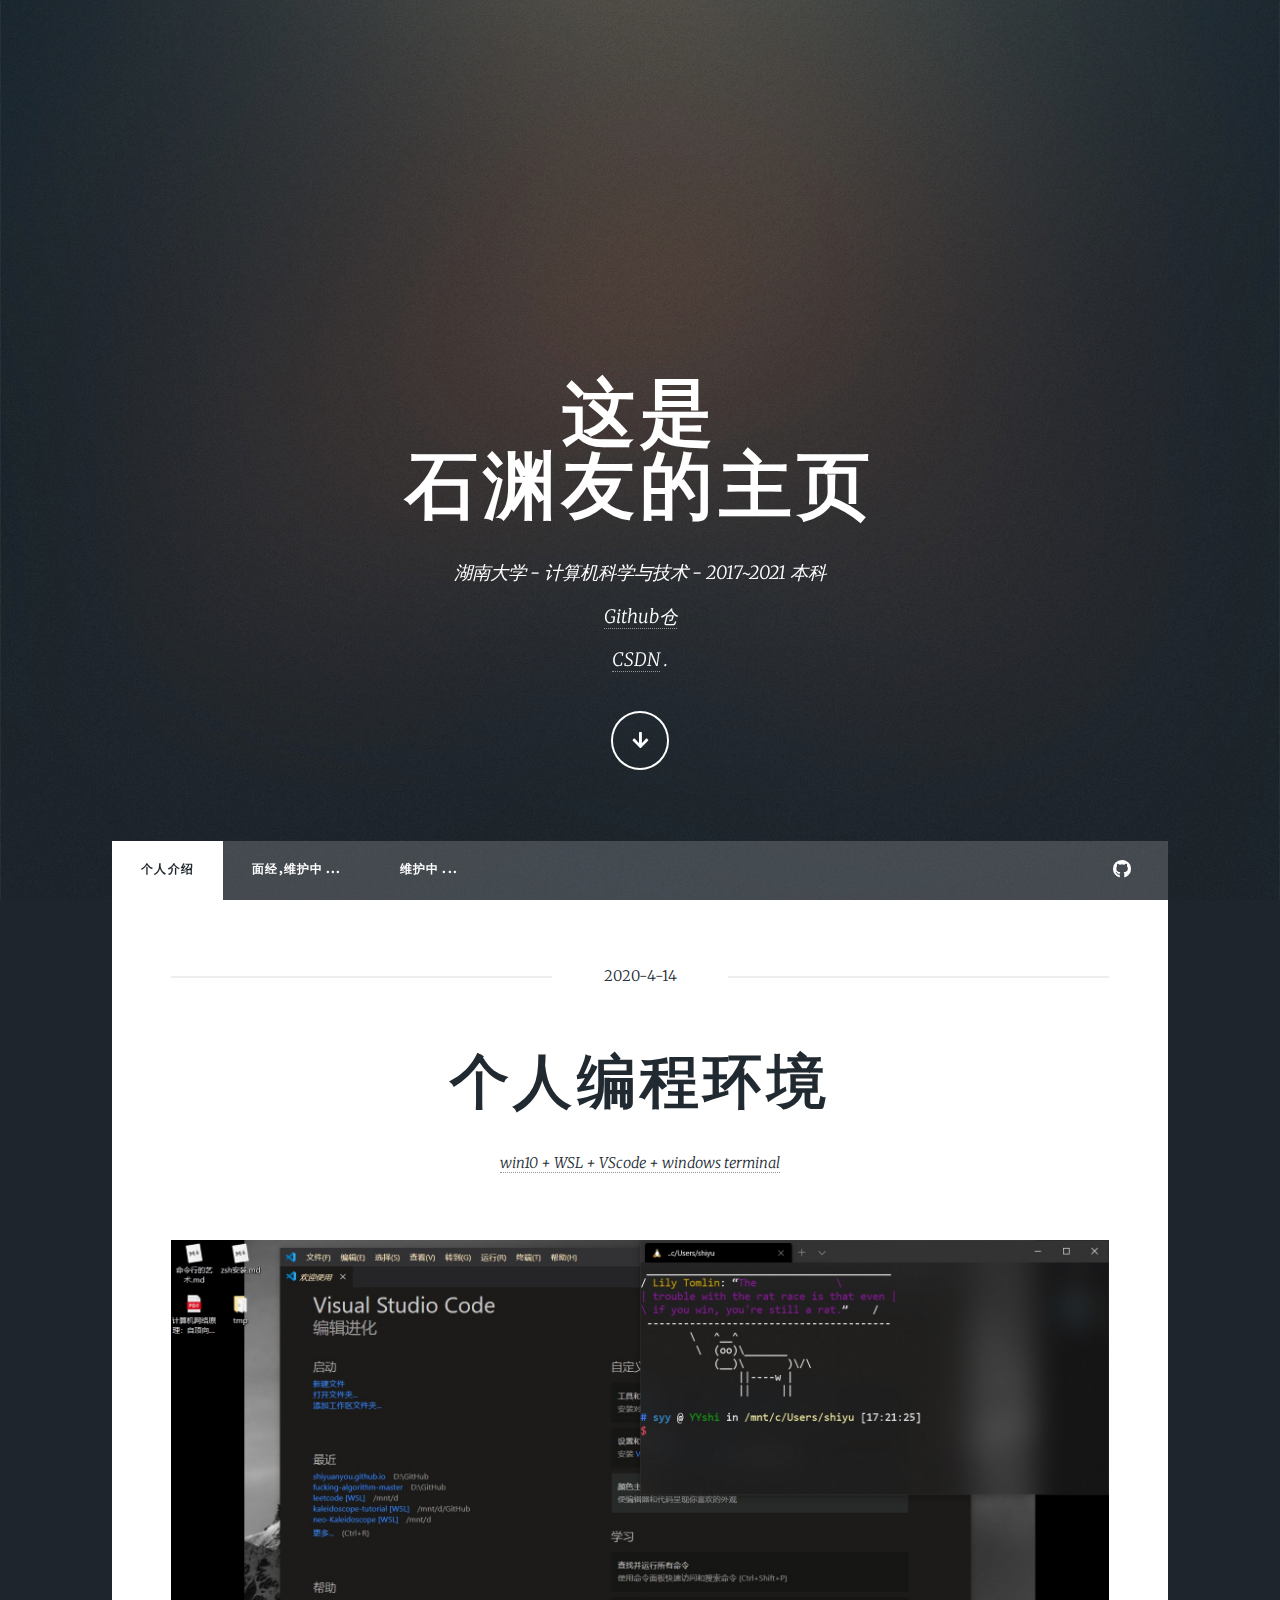
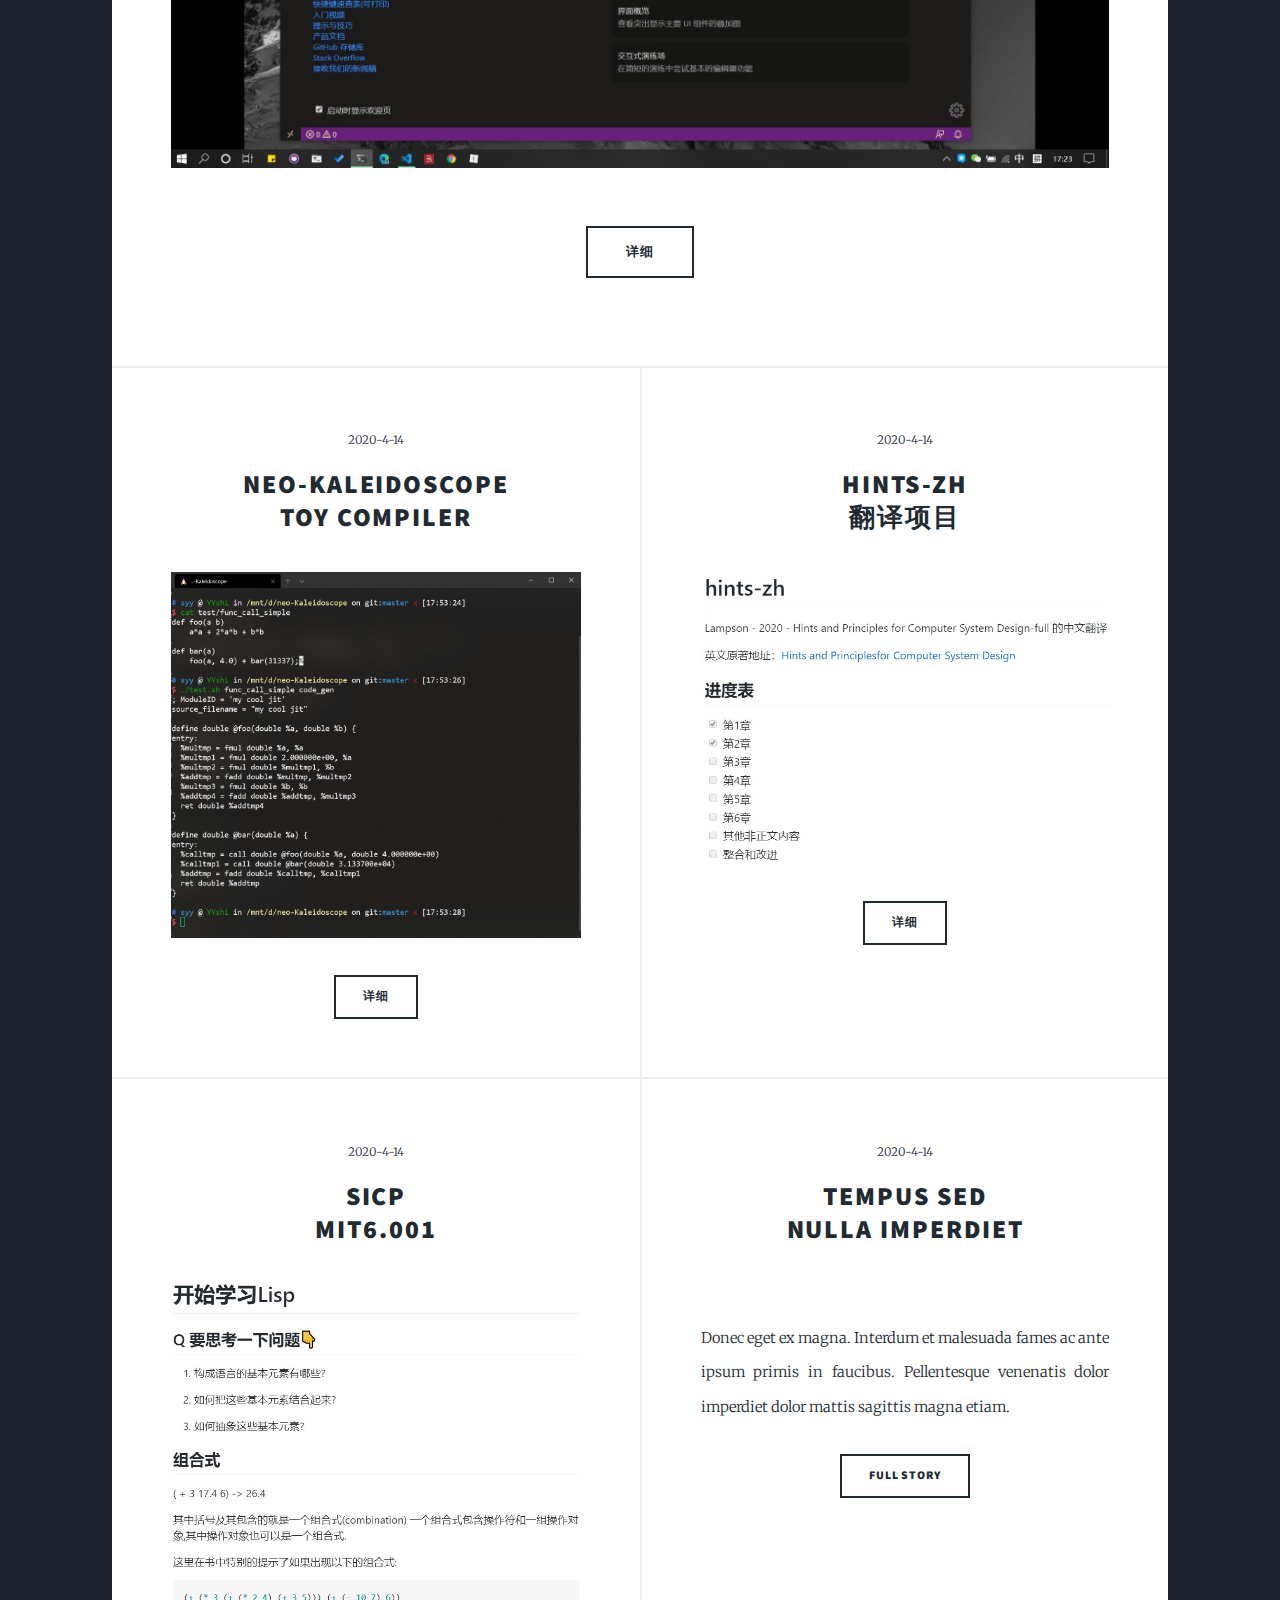
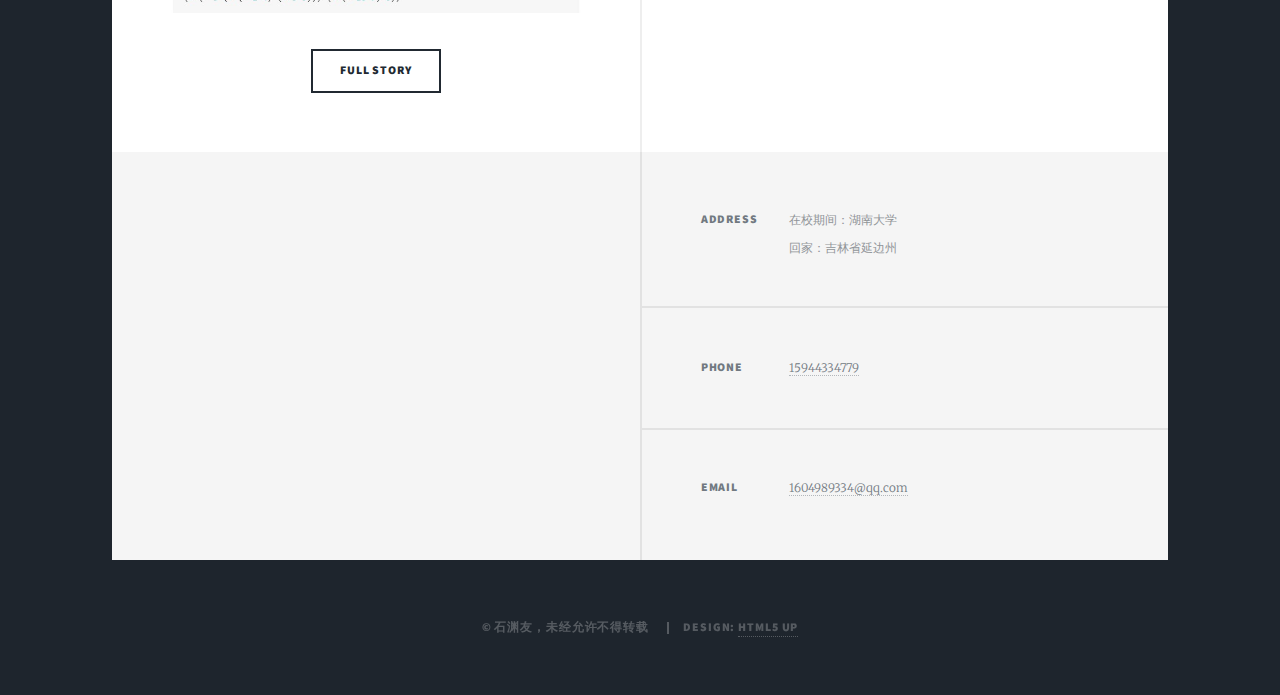
==== index.html @ a4babb5a "fix pic size" ====
<!DOCTYPE HTML>
<!--
	Massively by HTML5 UP
	html5up.net | @ajlkn
	Free for personal and commercial use under the CCA 3.0 license (html5up.net/license)
-->
<html>

<head>
	<title>Massively by HTML5 UP</title>
	<meta charset="utf-8" />
	<meta name="viewport" content="width=device-width, initial-scale=1, user-scalable=no" />
	<link rel="stylesheet" href="assets/css/main.css" />
	<noscript>
		<link rel="stylesheet" href="assets/css/noscript.css" /></noscript>
</head>

<body class="is-preload">

	<!-- Wrapper -->
	<div id="wrapper" class="fade-in">

		<!-- Intro -->
		<div id="intro">
			<h1>这是<br />
				石渊友的主页</h1>
			<p>湖南大学 - 计算机科学与技术 - 2017~2021 本科<br />
				<a href="https://github.com/master2vic">Github仓</a><br />
				<a href="https://blog.csdn.net/qq_40232851">CSDN</a> .</p>
			<ul class="actions">
				<li><a href="#header" class="button icon solid solo fa-arrow-down scrolly">Continue</a></li>
			</ul>
		</div>

		<!-- Header -->
		<header id="header">
			<a href="index.html" class="logo">石渊友</a>
		</header>

		<!-- Nav -->
		<nav id="nav">
			<ul class="links">
				<li class="active"><a href="#">个人介绍</a></li>
				<li><a href="#">面经,维护中 ... </a></li>
				<li><a href="#">维护中 ... </a></li>
			</ul>
			<ul class="icons">
				<li><a href="https://github.com/master2vic" class="icon brands fa-github"><span
							class="label">GitHub</span></a></li>
			</ul>
		</nav>

		<!-- Main -->
		<div id="main">

			<!-- Featured Post -->
			<article class="post featured">
				<header class="major">
					<span class="date">2020-4-14</span>
					<h2><a name="#personal_env" href="#personal_env">个人编程环境</h2>
					<p>win10 + WSL + VScode + windows terminal</a></p>
				</header>
				<a href="#personal_env" class="image main"><img src="images/personal_env.jpg" height="45%" width="80%"
						alt="" /></a>
				<ul class="actions special">
					<li><a href="#" class="button large">详细</a></li>
				</ul>
			</article>

			<!-- Posts -->
			<section class="posts">
				<!-- 1 编译器 -->
				<article>
					<header>
						<span class="date">2020-4-14</span>
						<h2><a name="#neo" href="#neo"></a>Neo-Kaleidoscope<br />
							Toy Compiler</a></h2>
					</header>
					<a href="#neo" class="image fit"><img src="images/neo-kaleidoscope.jpg" height="55%" width="80%"
							alt="" /></a>
					<ul class="actions special">
						<li><a href="https://github.com/shiyuanyou/My_work_env" class="button">详细</a></li>
					</ul>
				</article>
				<!-- 2 翻译 -->
				<article>
					<header>
						<span class="date">2020-4-14</span>
						<h2><a name="#hints" href="#hints">Hints-zh<br />
								翻译项目</a></h2>
					</header>
					<a href="#hints" class="image fit"><img src="images/hints-zh.jpg" alt="" /></a>
					<ul class="actions special">
						<li><a href="https://github.com/master2vic/hints-zh" class="button">详细</a></li>
					</ul>
				</article>
				<!-- 3 SICP -->
				<article>
					<header>
						<span class="date">2020-4-14</span>
						<h2><a name="#sicp" href="#sicp">SICP<br />
								MIT6.001</a></h2>
					</header>
					<a href="#sicp" class="image fit"><img src="images/Sicp.jpg" alt="" /></a>
					<ul class="actions special">
						<li><a href="#" class="button">Full Story</a></li>
					</ul>
				</article>
				<!-- END tip -->
				<article>
					<header>
						<span class="date">2020-4-14</span>
						<h2><a href="#">Tempus sed<br />
								nulla imperdiet</a></h2>
					</header>
					<a href="#" class="image fit"><img src="images/pic05.jpg" alt="" /></a>
					<p>Donec eget ex magna. Interdum et malesuada fames ac ante ipsum primis in faucibus. Pellentesque
						venenatis dolor imperdiet dolor mattis sagittis magna etiam.</p>
					<ul class="actions special">
						<li><a href="#" class="button">Full Story</a></li>
					</ul>
				</article>
				<!--<article>
									<header>
										<span class="date">April 11, 2017</span>
										<h2><a href="#">Odio magna<br />
										sed consectetur</a></h2>
									</header>
									<a href="#" class="image fit"><img src="images/pic06.jpg" alt="" /></a>
									<p>Donec eget ex magna. Interdum et malesuada fames ac ante ipsum primis in faucibus. Pellentesque venenatis dolor imperdiet dolor mattis sagittis magna etiam.</p>
									<ul class="actions special">
										<li><a href="#" class="button">Full Story</a></li>
									</ul>
								</article>
								<article>
									<header>
										<span class="date">April 7, 2017</span>
										<h2><a href="#">Augue lorem<br />
										primis vestibulum</a></h2>
									</header>
									<a href="#" class="image fit"><img src="images/pic07.jpg" alt="" /></a>
									<p>Donec eget ex magna. Interdum et malesuada fames ac ante ipsum primis in faucibus. Pellentesque venenatis dolor imperdiet dolor mattis sagittis magna etiam.</p>
									<ul class="actions special">
										<li><a href="#" class="button">Full Story</a></li>
									</ul>
								</article> -->
			</section>
			<!-- 
						Footer
							<footer>
								<div class="pagination">
									<a href="#" class="previous">Prev</a>
									<a href="#" class="page active">1</a>
									<a href="#" class="page">2</a>
									<a href="#" class="page">3</a>
									<span class="extra">&hellip;</span>
									<a href="#" class="page">8</a>
									<a href="#" class="page">9</a>
									<a href="#" class="page">10</a>
									<a href="#" class="next">Next</a>
								</div>
							</footer> -->

		</div>

		<!-- Footer -->
		<footer id="footer">
			<section>
				<!-- <form method="post" action="#">
								<div class="fields">
									<div class="field">
										<label for="name">Name</label>
										<input type="text" name="name" id="name" />
									</div>
									<div class="field">
										<label for="email">Email</label>
										<input type="text" name="email" id="email" />
									</div>
									<div class="field">
										<label for="message">Message</label>
										<textarea name="message" id="message" rows="3"></textarea>
									</div>
								</div>
								<ul class="actions">
									<li><input type="submit" value="Send Message" /></li>
								</ul>
							</form> -->
			</section>
			<section class="split contact">
				<section class="alt">
					<h3>Address</h3>
					<p>在校期间：湖南大学<br />
						回家：吉林省延边州</p>
				</section>
				<section>
					<h3>Phone</h3>
					<p><a href="#">15944334779</a></p>
				</section>
				<section>
					<h3>Email</h3>
					<p><a href="#">1604989334@qq.com</a></p>
				</section>
			</section>
		</footer>

		<!-- Copyright -->
		<div id="copyright">
			<ul>
				<li>&copy; 石渊友，未经允许不得转载</li>
				<li>Design: <a href="https://html5up.net">HTML5 UP</a></li>
			</ul>
		</div>

	</div>

	<!-- Scripts -->
	<script src="assets/js/jquery.min.js"></script>
	<script src="assets/js/jquery.scrollex.min.js"></script>
	<script src="assets/js/jquery.scrolly.min.js"></script>
	<script src="assets/js/browser.min.js"></script>
	<script src="assets/js/breakpoints.min.js"></script>
	<script src="assets/js/util.js"></script>
	<script src="assets/js/main.js"></script>

</body>

</html>
---- assets/css/main.css ----
@import url(fontawesome-all.min.css);
@import url("https://fonts.googleapis.com/css?family=Merriweather:300,700,300italic,700italic|Source+Sans+Pro:900");

/*
	Massively by HTML5 UP
	html5up.net | @ajlkn
	Free for personal and commercial use under the CCA 3.0 license (html5up.net/license)
*/

html, body, div, span, applet, object,
iframe, h1, h2, h3, h4, h5, h6, p, blockquote,
pre, a, abbr, acronym, address, big, cite,
code, del, dfn, em, img, ins, kbd, q, s, samp,
small, strike, strong, sub, sup, tt, var, b,
u, i, center, dl, dt, dd, ol, ul, li, fieldset,
form, label, legend, table, caption, tbody,
tfoot, thead, tr, th, td, article, aside,
canvas, details, embed, figure, figcaption,
footer, header, hgroup, menu, nav, output, ruby,
section, summary, time, mark, audio, video {
	margin: 0;
	padding: 0;
	border: 0;
	font-size: 100%;
	font: inherit;
	vertical-align: baseline;}

article, aside, details, figcaption, figure,
footer, header, hgroup, menu, nav, section {
	display: block;}

body {
	line-height: 1;
}

ol, ul {
	list-style: none;
}

blockquote, q {
	quotes: none;
}

	blockquote:before, blockquote:after, q:before, q:after {
		content: '';
		content: none;
	}

table {
	border-collapse: collapse;
	border-spacing: 0;
}

body {
	-webkit-text-size-adjust: none;
}

mark {
	background-color: transparent;
	color: inherit;
}

input::-moz-focus-inner {
	border: 0;
	padding: 0;
}

input, select, textarea {
	-moz-appearance: none;
	-webkit-appearance: none;
	-ms-appearance: none;
	appearance: none;
}

/* Basic */

	@-ms-viewport {
		width: device-width;
	}

	body {
		-ms-overflow-style: scrollbar;
	}

	@media screen and (max-width: 480px) {

		html, body {
			min-width: 320px;
		}

	}

	html {
		box-sizing: border-box;
	}

	*, *:before, *:after {
		box-sizing: inherit;
	}

	body {
		background-color: #1e252d;
	}

		body.is-preload *, body.is-preload *:before, body.is-preload *:after {
			-moz-animation: none !important;
			-webkit-animation: none !important;
			-ms-animation: none !important;
			animation: none !important;
			-moz-transition: none !important;
			-webkit-transition: none !important;
			-ms-transition: none !important;
			transition: none !important;
		}

/* Type */

	html {
		font-size: 16pt;
	}

		@media screen and (max-width: 1680px) {

			html {
				font-size: 12pt;
			}

		}

		@media screen and (max-width: 1280px) {

			html {
				font-size: 11pt;
			}

		}

		@media screen and (max-width: 360px) {

			html {
				font-size: 10pt;
			}

		}

	body {
		color: #212931;
	}

	body, input, select, textarea {
		font-family: "Merriweather", Georgia, serif;
		font-weight: 300;
		font-size: 1rem;
		line-height: 2.375;
	}

	a {
		-moz-transition: color 0.2s ease-in-out, background-color 0.2s ease-in-out, border-color 0.2s ease-in-out, box-shadow 0.2s ease-in-out;
		-webkit-transition: color 0.2s ease-in-out, background-color 0.2s ease-in-out, border-color 0.2s ease-in-out, box-shadow 0.2s ease-in-out;
		-ms-transition: color 0.2s ease-in-out, background-color 0.2s ease-in-out, border-color 0.2s ease-in-out, box-shadow 0.2s ease-in-out;
		transition: color 0.2s ease-in-out, background-color 0.2s ease-in-out, border-color 0.2s ease-in-out, box-shadow 0.2s ease-in-out;
		border-bottom: dotted 1px;
		text-decoration: none;
	}

		a:hover {
			border-bottom-color: transparent;
		}

	strong, b {
		font-weight: 600;
	}

	em, i {
		font-style: italic;
	}

	p {
		text-align: justify;
		margin: 0 0 2rem 0;
	}

	h1, h2, h3, h4, h5, h6 {
		font-family: "Source Sans Pro", Helvetica, sans-serif;
		font-weight: 900;
		line-height: 1.5;
		letter-spacing: 0.075em;
		text-transform: uppercase;
		margin: 0 0 1rem 0;
	}

		h1 a, h2 a, h3 a, h4 a, h5 a, h6 a {
			border-bottom: 0;
			color: inherit;
			text-decoration: none;
		}

	h1 {
		font-size: 4rem;
		line-height: 1.1;
		margin: 0 0 2rem 0;
	}

	h2 {
		font-size: 1.75rem;
		line-height: 1.3;
		margin: 0 0 1.5rem 0;
	}

	h3 {
		font-size: 1.25rem;
		margin: 0 0 1.5rem 0;
	}

	h4 {
		font-size: 1rem;
	}

	h5 {
		font-size: 0.9rem;
	}

	h6 {
		font-size: 0.8rem;
	}

	sub {
		font-size: 0.8rem;
		position: relative;
		top: 0.5rem;
	}

	sup {
		font-size: 0.8rem;
		position: relative;
		top: -0.5rem;
	}

	blockquote {
		border-left: solid 4px;
		font-style: italic;
		margin: 0 0 2rem 0;
		padding: 0.5rem 0 0.5rem 2rem;
	}

	code {
		border: solid 2px;
		font-family: "Courier New", monospace;
		font-size: 0.9rem;
		margin: 0 0.25rem;
		padding: 0.25rem 0.65rem;
	}

	pre {
		-webkit-overflow-scrolling: touch;
		font-family: "Courier New", monospace;
		font-size: 0.9rem;
		margin: 0 0 2rem 0;
	}

		pre code {
			display: block;
			line-height: 1.75;
			padding: 1rem 1.5rem;
			overflow-x: auto;
		}

	hr {
		border: 0;
		border-bottom: solid 2px;
		margin: 3rem 0;
	}

		hr.major {
			margin: 5rem 0;
		}

	.align-left {
		text-align: left;
	}

	.align-center {
		text-align: center;
	}

	.align-right {
		text-align: right;
	}

	input, select, textarea {
		color: #212931;
	}

	a {
		color: #212931;
		border-bottom-color: rgba(33, 41, 49, 0.5);
	}

		a:hover {
			border-bottom-color: transparent;
			color: #18bfef !important;
		}

	strong, b {
		color: #212931;
	}

	h1, h2, h3, h4, h5, h6 {
		color: #212931;
	}

	blockquote {
		border-left-color: #eeeeee;
	}

	code {
		background: rgba(220, 220, 220, 0.25);
		border-color: #eeeeee;
	}

	hr {
		border-bottom-color: #eeeeee;
	}

/* Row */

	.row {
		display: flex;
		flex-wrap: wrap;
		box-sizing: border-box;
		align-items: stretch;
	}

		.row > * {
			box-sizing: border-box;
		}

		.row.gtr-uniform > * > :last-child {
			margin-bottom: 0;
		}

		.row.aln-left {
			justify-content: flex-start;
		}

		.row.aln-center {
			justify-content: center;
		}

		.row.aln-right {
			justify-content: flex-end;
		}

		.row.aln-top {
			align-items: flex-start;
		}

		.row.aln-middle {
			align-items: center;
		}

		.row.aln-bottom {
			align-items: flex-end;
		}

		.row > .imp {
			order: -1;
		}

		.row > .col-1 {
			width: 8.33333%;
		}

		.row > .off-1 {
			margin-left: 8.33333%;
		}

		.row > .col-2 {
			width: 16.66667%;
		}

		.row > .off-2 {
			margin-left: 16.66667%;
		}

		.row > .col-3 {
			width: 25%;
		}

		.row > .off-3 {
			margin-left: 25%;
		}

		.row > .col-4 {
			width: 33.33333%;
		}

		.row > .off-4 {
			margin-left: 33.33333%;
		}

		.row > .col-5 {
			width: 41.66667%;
		}

		.row > .off-5 {
			margin-left: 41.66667%;
		}

		.row > .col-6 {
			width: 50%;
		}

		.row > .off-6 {
			margin-left: 50%;
		}

		.row > .col-7 {
			width: 58.33333%;
		}

		.row > .off-7 {
			margin-left: 58.33333%;
		}

		.row > .col-8 {
			width: 66.66667%;
		}

		.row > .off-8 {
			margin-left: 66.66667%;
		}

		.row > .col-9 {
			width: 75%;
		}

		.row > .off-9 {
			margin-left: 75%;
		}

		.row > .col-10 {
			width: 83.33333%;
		}

		.row > .off-10 {
			margin-left: 83.33333%;
		}

		.row > .col-11 {
			width: 91.66667%;
		}

		.row > .off-11 {
			margin-left: 91.66667%;
		}

		.row > .col-12 {
			width: 100%;
		}

		.row > .off-12 {
			margin-left: 100%;
		}

		.row.gtr-0 {
			margin-top: 0;
			margin-left: 0rem;
		}

			.row.gtr-0 > * {
				padding: 0 0 0 0rem;
			}

			.row.gtr-0.gtr-uniform {
				margin-top: 0rem;
			}

				.row.gtr-0.gtr-uniform > * {
					padding-top: 0rem;
				}

		.row.gtr-25 {
			margin-top: 0;
			margin-left: -0.375rem;
		}

			.row.gtr-25 > * {
				padding: 0 0 0 0.375rem;
			}

			.row.gtr-25.gtr-uniform {
				margin-top: -0.375rem;
			}

				.row.gtr-25.gtr-uniform > * {
					padding-top: 0.375rem;
				}

		.row.gtr-50 {
			margin-top: 0;
			margin-left: -0.75rem;
		}

			.row.gtr-50 > * {
				padding: 0 0 0 0.75rem;
			}

			.row.gtr-50.gtr-uniform {
				margin-top: -0.75rem;
			}

				.row.gtr-50.gtr-uniform > * {
					padding-top: 0.75rem;
				}

		.row {
			margin-top: 0;
			margin-left: -1.5rem;
		}

			.row > * {
				padding: 0 0 0 1.5rem;
			}

			.row.gtr-uniform {
				margin-top: -1.5rem;
			}

				.row.gtr-uniform > * {
					padding-top: 1.5rem;
				}

		.row.gtr-150 {
			margin-top: 0;
			margin-left: -2.25rem;
		}

			.row.gtr-150 > * {
				padding: 0 0 0 2.25rem;
			}

			.row.gtr-150.gtr-uniform {
				margin-top: -2.25rem;
			}

				.row.gtr-150.gtr-uniform > * {
					padding-top: 2.25rem;
				}

		.row.gtr-200 {
			margin-top: 0;
			margin-left: -3rem;
		}

			.row.gtr-200 > * {
				padding: 0 0 0 3rem;
			}

			.row.gtr-200.gtr-uniform {
				margin-top: -3rem;
			}

				.row.gtr-200.gtr-uniform > * {
					padding-top: 3rem;
				}

		@media screen and (max-width: 1680px) {

			.row {
				display: flex;
				flex-wrap: wrap;
				box-sizing: border-box;
				align-items: stretch;
			}

				.row > * {
					box-sizing: border-box;
				}

				.row.gtr-uniform > * > :last-child {
					margin-bottom: 0;
				}

				.row.aln-left {
					justify-content: flex-start;
				}

				.row.aln-center {
					justify-content: center;
				}

				.row.aln-right {
					justify-content: flex-end;
				}

				.row.aln-top {
					align-items: flex-start;
				}

				.row.aln-middle {
					align-items: center;
				}

				.row.aln-bottom {
					align-items: flex-end;
				}

				.row > .imp-xlarge {
					order: -1;
				}

				.row > .col-1-xlarge {
					width: 8.33333%;
				}

				.row > .off-1-xlarge {
					margin-left: 8.33333%;
				}

				.row > .col-2-xlarge {
					width: 16.66667%;
				}

				.row > .off-2-xlarge {
					margin-left: 16.66667%;
				}

				.row > .col-3-xlarge {
					width: 25%;
				}

				.row > .off-3-xlarge {
					margin-left: 25%;
				}

				.row > .col-4-xlarge {
					width: 33.33333%;
				}

				.row > .off-4-xlarge {
					margin-left: 33.33333%;
				}

				.row > .col-5-xlarge {
					width: 41.66667%;
				}

				.row > .off-5-xlarge {
					margin-left: 41.66667%;
				}

				.row > .col-6-xlarge {
					width: 50%;
				}

				.row > .off-6-xlarge {
					margin-left: 50%;
				}

				.row > .col-7-xlarge {
					width: 58.33333%;
				}

				.row > .off-7-xlarge {
					margin-left: 58.33333%;
				}

				.row > .col-8-xlarge {
					width: 66.66667%;
				}

				.row > .off-8-xlarge {
					margin-left: 66.66667%;
				}

				.row > .col-9-xlarge {
					width: 75%;
				}

				.row > .off-9-xlarge {
					margin-left: 75%;
				}

				.row > .col-10-xlarge {
					width: 83.33333%;
				}

				.row > .off-10-xlarge {
					margin-left: 83.33333%;
				}

				.row > .col-11-xlarge {
					width: 91.66667%;
				}

				.row > .off-11-xlarge {
					margin-left: 91.66667%;
				}

				.row > .col-12-xlarge {
					width: 100%;
				}

				.row > .off-12-xlarge {
					margin-left: 100%;
				}

				.row.gtr-0 {
					margin-top: 0;
					margin-left: 0rem;
				}

					.row.gtr-0 > * {
						padding: 0 0 0 0rem;
					}

					.row.gtr-0.gtr-uniform {
						margin-top: 0rem;
					}

						.row.gtr-0.gtr-uniform > * {
							padding-top: 0rem;
						}

				.row.gtr-25 {
					margin-top: 0;
					margin-left: -0.375rem;
				}

					.row.gtr-25 > * {
						padding: 0 0 0 0.375rem;
					}

					.row.gtr-25.gtr-uniform {
						margin-top: -0.375rem;
					}

						.row.gtr-25.gtr-uniform > * {
							padding-top: 0.375rem;
						}

				.row.gtr-50 {
					margin-top: 0;
					margin-left: -0.75rem;
				}

					.row.gtr-50 > * {
						padding: 0 0 0 0.75rem;
					}

					.row.gtr-50.gtr-uniform {
						margin-top: -0.75rem;
					}

						.row.gtr-50.gtr-uniform > * {
							padding-top: 0.75rem;
						}

				.row {
					margin-top: 0;
					margin-left: -1.5rem;
				}

					.row > * {
						padding: 0 0 0 1.5rem;
					}

					.row.gtr-uniform {
						margin-top: -1.5rem;
					}

						.row.gtr-uniform > * {
							padding-top: 1.5rem;
						}

				.row.gtr-150 {
					margin-top: 0;
					margin-left: -2.25rem;
				}

					.row.gtr-150 > * {
						padding: 0 0 0 2.25rem;
					}

					.row.gtr-150.gtr-uniform {
						margin-top: -2.25rem;
					}

						.row.gtr-150.gtr-uniform > * {
							padding-top: 2.25rem;
						}

				.row.gtr-200 {
					margin-top: 0;
					margin-left: -3rem;
				}

					.row.gtr-200 > * {
						padding: 0 0 0 3rem;
					}

					.row.gtr-200.gtr-uniform {
						margin-top: -3rem;
					}

						.row.gtr-200.gtr-uniform > * {
							padding-top: 3rem;
						}

		}

		@media screen and (max-width: 1280px) {

			.row {
				display: flex;
				flex-wrap: wrap;
				box-sizing: border-box;
				align-items: stretch;
			}

				.row > * {
					box-sizing: border-box;
				}

				.row.gtr-uniform > * > :last-child {
					margin-bottom: 0;
				}

				.row.aln-left {
					justify-content: flex-start;
				}

				.row.aln-center {
					justify-content: center;
				}

				.row.aln-right {
					justify-content: flex-end;
				}

				.row.aln-top {
					align-items: flex-start;
				}

				.row.aln-middle {
					align-items: center;
				}

				.row.aln-bottom {
					align-items: flex-end;
				}

				.row > .imp-large {
					order: -1;
				}

				.row > .col-1-large {
					width: 8.33333%;
				}

				.row > .off-1-large {
					margin-left: 8.33333%;
				}

				.row > .col-2-large {
					width: 16.66667%;
				}

				.row > .off-2-large {
					margin-left: 16.66667%;
				}

				.row > .col-3-large {
					width: 25%;
				}

				.row > .off-3-large {
					margin-left: 25%;
				}

				.row > .col-4-large {
					width: 33.33333%;
				}

				.row > .off-4-large {
					margin-left: 33.33333%;
				}

				.row > .col-5-large {
					width: 41.66667%;
				}

				.row > .off-5-large {
					margin-left: 41.66667%;
				}

				.row > .col-6-large {
					width: 50%;
				}

				.row > .off-6-large {
					margin-left: 50%;
				}

				.row > .col-7-large {
					width: 58.33333%;
				}

				.row > .off-7-large {
					margin-left: 58.33333%;
				}

				.row > .col-8-large {
					width: 66.66667%;
				}

				.row > .off-8-large {
					margin-left: 66.66667%;
				}

				.row > .col-9-large {
					width: 75%;
				}

				.row > .off-9-large {
					margin-left: 75%;
				}

				.row > .col-10-large {
					width: 83.33333%;
				}

				.row > .off-10-large {
					margin-left: 83.33333%;
				}

				.row > .col-11-large {
					width: 91.66667%;
				}

				.row > .off-11-large {
					margin-left: 91.66667%;
				}

				.row > .col-12-large {
					width: 100%;
				}

				.row > .off-12-large {
					margin-left: 100%;
				}

				.row.gtr-0 {
					margin-top: 0;
					margin-left: 0rem;
				}

					.row.gtr-0 > * {
						padding: 0 0 0 0rem;
					}

					.row.gtr-0.gtr-uniform {
						margin-top: 0rem;
					}

						.row.gtr-0.gtr-uniform > * {
							padding-top: 0rem;
						}

				.row.gtr-25 {
					margin-top: 0;
					margin-left: -0.375rem;
				}

					.row.gtr-25 > * {
						padding: 0 0 0 0.375rem;
					}

					.row.gtr-25.gtr-uniform {
						margin-top: -0.375rem;
					}

						.row.gtr-25.gtr-uniform > * {
							padding-top: 0.375rem;
						}

				.row.gtr-50 {
					margin-top: 0;
					margin-left: -0.75rem;
				}

					.row.gtr-50 > * {
						padding: 0 0 0 0.75rem;
					}

					.row.gtr-50.gtr-uniform {
						margin-top: -0.75rem;
					}

						.row.gtr-50.gtr-uniform > * {
							padding-top: 0.75rem;
						}

				.row {
					margin-top: 0;
					margin-left: -1.5rem;
				}

					.row > * {
						padding: 0 0 0 1.5rem;
					}

					.row.gtr-uniform {
						margin-top: -1.5rem;
					}

						.row.gtr-uniform > * {
							padding-top: 1.5rem;
						}

				.row.gtr-150 {
					margin-top: 0;
					margin-left: -2.25rem;
				}

					.row.gtr-150 > * {
						padding: 0 0 0 2.25rem;
					}

					.row.gtr-150.gtr-uniform {
						margin-top: -2.25rem;
					}

						.row.gtr-150.gtr-uniform > * {
							padding-top: 2.25rem;
						}

				.row.gtr-200 {
					margin-top: 0;
					margin-left: -3rem;
				}

					.row.gtr-200 > * {
						padding: 0 0 0 3rem;
					}

					.row.gtr-200.gtr-uniform {
						margin-top: -3rem;
					}

						.row.gtr-200.gtr-uniform > * {
							padding-top: 3rem;
						}

		}

		@media screen and (max-width: 980px) {

			.row {
				display: flex;
				flex-wrap: wrap;
				box-sizing: border-box;
				align-items: stretch;
			}

				.row > * {
					box-sizing: border-box;
				}

				.row.gtr-uniform > * > :last-child {
					margin-bottom: 0;
				}

				.row.aln-left {
					justify-content: flex-start;
				}

				.row.aln-center {
					justify-content: center;
				}

				.row.aln-right {
					justify-content: flex-end;
				}

				.row.aln-top {
					align-items: flex-start;
				}

				.row.aln-middle {
					align-items: center;
				}

				.row.aln-bottom {
					align-items: flex-end;
				}

				.row > .imp-medium {
					order: -1;
				}

				.row > .col-1-medium {
					width: 8.33333%;
				}

				.row > .off-1-medium {
					margin-left: 8.33333%;
				}

				.row > .col-2-medium {
					width: 16.66667%;
				}

				.row > .off-2-medium {
					margin-left: 16.66667%;
				}

				.row > .col-3-medium {
					width: 25%;
				}

				.row > .off-3-medium {
					margin-left: 25%;
				}

				.row > .col-4-medium {
					width: 33.33333%;
				}

				.row > .off-4-medium {
					margin-left: 33.33333%;
				}

				.row > .col-5-medium {
					width: 41.66667%;
				}

				.row > .off-5-medium {
					margin-left: 41.66667%;
				}

				.row > .col-6-medium {
					width: 50%;
				}

				.row > .off-6-medium {
					margin-left: 50%;
				}

				.row > .col-7-medium {
					width: 58.33333%;
				}

				.row > .off-7-medium {
					margin-left: 58.33333%;
				}

				.row > .col-8-medium {
					width: 66.66667%;
				}

				.row > .off-8-medium {
					margin-left: 66.66667%;
				}

				.row > .col-9-medium {
					width: 75%;
				}

				.row > .off-9-medium {
					margin-left: 75%;
				}

				.row > .col-10-medium {
					width: 83.33333%;
				}

				.row > .off-10-medium {
					margin-left: 83.33333%;
				}

				.row > .col-11-medium {
					width: 91.66667%;
				}

				.row > .off-11-medium {
					margin-left: 91.66667%;
				}

				.row > .col-12-medium {
					width: 100%;
				}

				.row > .off-12-medium {
					margin-left: 100%;
				}

				.row.gtr-0 {
					margin-top: 0;
					margin-left: 0rem;
				}

					.row.gtr-0 > * {
						padding: 0 0 0 0rem;
					}

					.row.gtr-0.gtr-uniform {
						margin-top: 0rem;
					}

						.row.gtr-0.gtr-uniform > * {
							padding-top: 0rem;
						}

				.row.gtr-25 {
					margin-top: 0;
					margin-left: -0.375rem;
				}

					.row.gtr-25 > * {
						padding: 0 0 0 0.375rem;
					}

					.row.gtr-25.gtr-uniform {
						margin-top: -0.375rem;
					}

						.row.gtr-25.gtr-uniform > * {
							padding-top: 0.375rem;
						}

				.row.gtr-50 {
					margin-top: 0;
					margin-left: -0.75rem;
				}

					.row.gtr-50 > * {
						padding: 0 0 0 0.75rem;
					}

					.row.gtr-50.gtr-uniform {
						margin-top: -0.75rem;
					}

						.row.gtr-50.gtr-uniform > * {
							padding-top: 0.75rem;
						}

				.row {
					margin-top: 0;
					margin-left: -1.5rem;
				}

					.row > * {
						padding: 0 0 0 1.5rem;
					}

					.row.gtr-uniform {
						margin-top: -1.5rem;
					}

						.row.gtr-uniform > * {
							padding-top: 1.5rem;
						}

				.row.gtr-150 {
					margin-top: 0;
					margin-left: -2.25rem;
				}

					.row.gtr-150 > * {
						padding: 0 0 0 2.25rem;
					}

					.row.gtr-150.gtr-uniform {
						margin-top: -2.25rem;
					}

						.row.gtr-150.gtr-uniform > * {
							padding-top: 2.25rem;
						}

				.row.gtr-200 {
					margin-top: 0;
					margin-left: -3rem;
				}

					.row.gtr-200 > * {
						padding: 0 0 0 3rem;
					}

					.row.gtr-200.gtr-uniform {
						margin-top: -3rem;
					}

						.row.gtr-200.gtr-uniform > * {
							padding-top: 3rem;
						}

		}

		@media screen and (max-width: 736px) {

			.row {
				display: flex;
				flex-wrap: wrap;
				box-sizing: border-box;
				align-items: stretch;
			}

				.row > * {
					box-sizing: border-box;
				}

				.row.gtr-uniform > * > :last-child {
					margin-bottom: 0;
				}

				.row.aln-left {
					justify-content: flex-start;
				}

				.row.aln-center {
					justify-content: center;
				}

				.row.aln-right {
					justify-content: flex-end;
				}

				.row.aln-top {
					align-items: flex-start;
				}

				.row.aln-middle {
					align-items: center;
				}

				.row.aln-bottom {
					align-items: flex-end;
				}

				.row > .imp-small {
					order: -1;
				}

				.row > .col-1-small {
					width: 8.33333%;
				}

				.row > .off-1-small {
					margin-left: 8.33333%;
				}

				.row > .col-2-small {
					width: 16.66667%;
				}

				.row > .off-2-small {
					margin-left: 16.66667%;
				}

				.row > .col-3-small {
					width: 25%;
				}

				.row > .off-3-small {
					margin-left: 25%;
				}

				.row > .col-4-small {
					width: 33.33333%;
				}

				.row > .off-4-small {
					margin-left: 33.33333%;
				}

				.row > .col-5-small {
					width: 41.66667%;
				}

				.row > .off-5-small {
					margin-left: 41.66667%;
				}

				.row > .col-6-small {
					width: 50%;
				}

				.row > .off-6-small {
					margin-left: 50%;
				}

				.row > .col-7-small {
					width: 58.33333%;
				}

				.row > .off-7-small {
					margin-left: 58.33333%;
				}

				.row > .col-8-small {
					width: 66.66667%;
				}

				.row > .off-8-small {
					margin-left: 66.66667%;
				}

				.row > .col-9-small {
					width: 75%;
				}

				.row > .off-9-small {
					margin-left: 75%;
				}

				.row > .col-10-small {
					width: 83.33333%;
				}

				.row > .off-10-small {
					margin-left: 83.33333%;
				}

				.row > .col-11-small {
					width: 91.66667%;
				}

				.row > .off-11-small {
					margin-left: 91.66667%;
				}

				.row > .col-12-small {
					width: 100%;
				}

				.row > .off-12-small {
					margin-left: 100%;
				}

				.row.gtr-0 {
					margin-top: 0;
					margin-left: 0rem;
				}

					.row.gtr-0 > * {
						padding: 0 0 0 0rem;
					}

					.row.gtr-0.gtr-uniform {
						margin-top: 0rem;
					}

						.row.gtr-0.gtr-uniform > * {
							padding-top: 0rem;
						}

				.row.gtr-25 {
					margin-top: 0;
					margin-left: -0.375rem;
				}

					.row.gtr-25 > * {
						padding: 0 0 0 0.375rem;
					}

					.row.gtr-25.gtr-uniform {
						margin-top: -0.375rem;
					}

						.row.gtr-25.gtr-uniform > * {
							padding-top: 0.375rem;
						}

				.row.gtr-50 {
					margin-top: 0;
					margin-left: -0.75rem;
				}

					.row.gtr-50 > * {
						padding: 0 0 0 0.75rem;
					}

					.row.gtr-50.gtr-uniform {
						margin-top: -0.75rem;
					}

						.row.gtr-50.gtr-uniform > * {
							padding-top: 0.75rem;
						}

				.row {
					margin-top: 0;
					margin-left: -1.5rem;
				}

					.row > * {
						padding: 0 0 0 1.5rem;
					}

					.row.gtr-uniform {
						margin-top: -1.5rem;
					}

						.row.gtr-uniform > * {
							padding-top: 1.5rem;
						}

				.row.gtr-150 {
					margin-top: 0;
					margin-left: -2.25rem;
				}

					.row.gtr-150 > * {
						padding: 0 0 0 2.25rem;
					}

					.row.gtr-150.gtr-uniform {
						margin-top: -2.25rem;
					}

						.row.gtr-150.gtr-uniform > * {
							padding-top: 2.25rem;
						}

				.row.gtr-200 {
					margin-top: 0;
					margin-left: -3rem;
				}

					.row.gtr-200 > * {
						padding: 0 0 0 3rem;
					}

					.row.gtr-200.gtr-uniform {
						margin-top: -3rem;
					}

						.row.gtr-200.gtr-uniform > * {
							padding-top: 3rem;
						}

		}

		@media screen and (max-width: 480px) {

			.row {
				display: flex;
				flex-wrap: wrap;
				box-sizing: border-box;
				align-items: stretch;
			}

				.row > * {
					box-sizing: border-box;
				}

				.row.gtr-uniform > * > :last-child {
					margin-bottom: 0;
				}

				.row.aln-left {
					justify-content: flex-start;
				}

				.row.aln-center {
					justify-content: center;
				}

				.row.aln-right {
					justify-content: flex-end;
				}

				.row.aln-top {
					align-items: flex-start;
				}

				.row.aln-middle {
					align-items: center;
				}

				.row.aln-bottom {
					align-items: flex-end;
				}

				.row > .imp-xsmall {
					order: -1;
				}

				.row > .col-1-xsmall {
					width: 8.33333%;
				}

				.row > .off-1-xsmall {
					margin-left: 8.33333%;
				}

				.row > .col-2-xsmall {
					width: 16.66667%;
				}

				.row > .off-2-xsmall {
					margin-left: 16.66667%;
				}

				.row > .col-3-xsmall {
					width: 25%;
				}

				.row > .off-3-xsmall {
					margin-left: 25%;
				}

				.row > .col-4-xsmall {
					width: 33.33333%;
				}

				.row > .off-4-xsmall {
					margin-left: 33.33333%;
				}

				.row > .col-5-xsmall {
					width: 41.66667%;
				}

				.row > .off-5-xsmall {
					margin-left: 41.66667%;
				}

				.row > .col-6-xsmall {
					width: 50%;
				}

				.row > .off-6-xsmall {
					margin-left: 50%;
				}

				.row > .col-7-xsmall {
					width: 58.33333%;
				}

				.row > .off-7-xsmall {
					margin-left: 58.33333%;
				}

				.row > .col-8-xsmall {
					width: 66.66667%;
				}

				.row > .off-8-xsmall {
					margin-left: 66.66667%;
				}

				.row > .col-9-xsmall {
					width: 75%;
				}

				.row > .off-9-xsmall {
					margin-left: 75%;
				}

				.row > .col-10-xsmall {
					width: 83.33333%;
				}

				.row > .off-10-xsmall {
					margin-left: 83.33333%;
				}

				.row > .col-11-xsmall {
					width: 91.66667%;
				}

				.row > .off-11-xsmall {
					margin-left: 91.66667%;
				}

				.row > .col-12-xsmall {
					width: 100%;
				}

				.row > .off-12-xsmall {
					margin-left: 100%;
				}

				.row.gtr-0 {
					margin-top: 0;
					margin-left: 0rem;
				}

					.row.gtr-0 > * {
						padding: 0 0 0 0rem;
					}

					.row.gtr-0.gtr-uniform {
						margin-top: 0rem;
					}

						.row.gtr-0.gtr-uniform > * {
							padding-top: 0rem;
						}

				.row.gtr-25 {
					margin-top: 0;
					margin-left: -0.375rem;
				}

					.row.gtr-25 > * {
						padding: 0 0 0 0.375rem;
					}

					.row.gtr-25.gtr-uniform {
						margin-top: -0.375rem;
					}

						.row.gtr-25.gtr-uniform > * {
							padding-top: 0.375rem;
						}

				.row.gtr-50 {
					margin-top: 0;
					margin-left: -0.75rem;
				}

					.row.gtr-50 > * {
						padding: 0 0 0 0.75rem;
					}

					.row.gtr-50.gtr-uniform {
						margin-top: -0.75rem;
					}

						.row.gtr-50.gtr-uniform > * {
							padding-top: 0.75rem;
						}

				.row {
					margin-top: 0;
					margin-left: -1.5rem;
				}

					.row > * {
						padding: 0 0 0 1.5rem;
					}

					.row.gtr-uniform {
						margin-top: -1.5rem;
					}

						.row.gtr-uniform > * {
							padding-top: 1.5rem;
						}

				.row.gtr-150 {
					margin-top: 0;
					margin-left: -2.25rem;
				}

					.row.gtr-150 > * {
						padding: 0 0 0 2.25rem;
					}

					.row.gtr-150.gtr-uniform {
						margin-top: -2.25rem;
					}

						.row.gtr-150.gtr-uniform > * {
							padding-top: 2.25rem;
						}

				.row.gtr-200 {
					margin-top: 0;
					margin-left: -3rem;
				}

					.row.gtr-200 > * {
						padding: 0 0 0 3rem;
					}

					.row.gtr-200.gtr-uniform {
						margin-top: -3rem;
					}

						.row.gtr-200.gtr-uniform > * {
							padding-top: 3rem;
						}

		}

		@media screen and (max-width: 360px) {

			.row {
				display: flex;
				flex-wrap: wrap;
				box-sizing: border-box;
				align-items: stretch;
			}

				.row > * {
					box-sizing: border-box;
				}

				.row.gtr-uniform > * > :last-child {
					margin-bottom: 0;
				}

				.row.aln-left {
					justify-content: flex-start;
				}

				.row.aln-center {
					justify-content: center;
				}

				.row.aln-right {
					justify-content: flex-end;
				}

				.row.aln-top {
					align-items: flex-start;
				}

				.row.aln-middle {
					align-items: center;
				}

				.row.aln-bottom {
					align-items: flex-end;
				}

				.row > .imp-xxsmall {
					order: -1;
				}

				.row > .col-1-xxsmall {
					width: 8.33333%;
				}

				.row > .off-1-xxsmall {
					margin-left: 8.33333%;
				}

				.row > .col-2-xxsmall {
					width: 16.66667%;
				}

				.row > .off-2-xxsmall {
					margin-left: 16.66667%;
				}

				.row > .col-3-xxsmall {
					width: 25%;
				}

				.row > .off-3-xxsmall {
					margin-left: 25%;
				}

				.row > .col-4-xxsmall {
					width: 33.33333%;
				}

				.row > .off-4-xxsmall {
					margin-left: 33.33333%;
				}

				.row > .col-5-xxsmall {
					width: 41.66667%;
				}

				.row > .off-5-xxsmall {
					margin-left: 41.66667%;
				}

				.row > .col-6-xxsmall {
					width: 50%;
				}

				.row > .off-6-xxsmall {
					margin-left: 50%;
				}

				.row > .col-7-xxsmall {
					width: 58.33333%;
				}

				.row > .off-7-xxsmall {
					margin-left: 58.33333%;
				}

				.row > .col-8-xxsmall {
					width: 66.66667%;
				}

				.row > .off-8-xxsmall {
					margin-left: 66.66667%;
				}

				.row > .col-9-xxsmall {
					width: 75%;
				}

				.row > .off-9-xxsmall {
					margin-left: 75%;
				}

				.row > .col-10-xxsmall {
					width: 83.33333%;
				}

				.row > .off-10-xxsmall {
					margin-left: 83.33333%;
				}

				.row > .col-11-xxsmall {
					width: 91.66667%;
				}

				.row > .off-11-xxsmall {
					margin-left: 91.66667%;
				}

				.row > .col-12-xxsmall {
					width: 100%;
				}

				.row > .off-12-xxsmall {
					margin-left: 100%;
				}

				.row.gtr-0 {
					margin-top: 0;
					margin-left: 0rem;
				}

					.row.gtr-0 > * {
						padding: 0 0 0 0rem;
					}

					.row.gtr-0.gtr-uniform {
						margin-top: 0rem;
					}

						.row.gtr-0.gtr-uniform > * {
							padding-top: 0rem;
						}

				.row.gtr-25 {
					margin-top: 0;
					margin-left: -0.375rem;
				}

					.row.gtr-25 > * {
						padding: 0 0 0 0.375rem;
					}

					.row.gtr-25.gtr-uniform {
						margin-top: -0.375rem;
					}

						.row.gtr-25.gtr-uniform > * {
							padding-top: 0.375rem;
						}

				.row.gtr-50 {
					margin-top: 0;
					margin-left: -0.75rem;
				}

					.row.gtr-50 > * {
						padding: 0 0 0 0.75rem;
					}

					.row.gtr-50.gtr-uniform {
						margin-top: -0.75rem;
					}

						.row.gtr-50.gtr-uniform > * {
							padding-top: 0.75rem;
						}

				.row {
					margin-top: 0;
					margin-left: -1.5rem;
				}

					.row > * {
						padding: 0 0 0 1.5rem;
					}

					.row.gtr-uniform {
						margin-top: -1.5rem;
					}

						.row.gtr-uniform > * {
							padding-top: 1.5rem;
						}

				.row.gtr-150 {
					margin-top: 0;
					margin-left: -2.25rem;
				}

					.row.gtr-150 > * {
						padding: 0 0 0 2.25rem;
					}

					.row.gtr-150.gtr-uniform {
						margin-top: -2.25rem;
					}

						.row.gtr-150.gtr-uniform > * {
							padding-top: 2.25rem;
						}

				.row.gtr-200 {
					margin-top: 0;
					margin-left: -3rem;
				}

					.row.gtr-200 > * {
						padding: 0 0 0 3rem;
					}

					.row.gtr-200.gtr-uniform {
						margin-top: -3rem;
					}

						.row.gtr-200.gtr-uniform > * {
							padding-top: 3rem;
						}

		}

/* Box */

	.box {
		border: solid 2px;
		margin-bottom: 2rem;
		padding: 1.5rem;
	}

		.box > :last-child,
		.box > :last-child > :last-child,
		.box > :last-child > :last-child > :last-child {
			margin-bottom: 0;
		}

		.box.alt {
			border: 0;
			border-radius: 0;
			padding: 0;
		}

	.box {
		border-color: #eeeeee;
	}

/* Button */

	input[type="submit"],
	input[type="reset"],
	input[type="button"],
	button,
	.button {
		-moz-appearance: none;
		-webkit-appearance: none;
		-ms-appearance: none;
		appearance: none;
		-moz-transition: background-color 0.2s ease-in-out, box-shadow 0.2s ease-in-out, color 0.2s ease-in-out;
		-webkit-transition: background-color 0.2s ease-in-out, box-shadow 0.2s ease-in-out, color 0.2s ease-in-out;
		-ms-transition: background-color 0.2s ease-in-out, box-shadow 0.2s ease-in-out, color 0.2s ease-in-out;
		transition: background-color 0.2s ease-in-out, box-shadow 0.2s ease-in-out, color 0.2s ease-in-out;
		border: 0;
		border-radius: 0;
		cursor: pointer;
		display: inline-block;
		font-family: "Source Sans Pro", Helvetica, sans-serif;
		font-size: 0.8rem;
		font-weight: 900;
		letter-spacing: 0.075em;
		height: 3rem;
		line-height: 3rem;
		padding: 0 2rem;
		text-align: center;
		text-decoration: none;
		text-transform: uppercase;
		white-space: nowrap;
	}

		input[type="submit"].icon:before,
		input[type="reset"].icon:before,
		input[type="button"].icon:before,
		button.icon:before,
		.button.icon:before {
			margin-right: 0.5rem;
		}

		input[type="submit"].icon.solo,
		input[type="reset"].icon.solo,
		input[type="button"].icon.solo,
		button.icon.solo,
		.button.icon.solo {
			position: relative;
			width: 4rem;
			height: 4rem;
			line-height: 4rem;
			border-radius: 4rem;
			text-indent: 4rem;
			overflow: hidden;
			padding: 0;
			white-space: nowrap;
		}

			input[type="submit"].icon.solo:before,
			input[type="reset"].icon.solo:before,
			input[type="button"].icon.solo:before,
			button.icon.solo:before,
			.button.icon.solo:before {
				position: absolute;
				display: block;
				top: 0;
				left: 0;
				width: inherit;
				height: inherit;
				line-height: inherit;
				font-size: 1.25rem;
				margin-right: 0;
				text-align: center;
				text-indent: 0;
			}

		input[type="submit"].fit,
		input[type="reset"].fit,
		input[type="button"].fit,
		button.fit,
		.button.fit {
			width: 100%;
		}

		input[type="submit"].small,
		input[type="reset"].small,
		input[type="button"].small,
		button.small,
		.button.small {
			font-size: 0.7rem;
			height: 2.5rem;
			line-height: 2.5rem;
			padding: 0 1.5rem;
		}

		input[type="submit"].large,
		input[type="reset"].large,
		input[type="button"].large,
		button.large,
		.button.large {
			font-size: 0.9rem;
			height: 3.5rem;
			line-height: 3.5rem;
			padding: 0 2.75rem;
		}

		@media screen and (max-width: 980px) {

			input[type="submit"],
			input[type="reset"],
			input[type="button"],
			button,
			.button {
				font-size: 0.9rem;
				height: 3.25rem;
				line-height: 3.25rem;
			}

				input[type="submit"].large,
				input[type="reset"].large,
				input[type="button"].large,
				button.large,
				.button.large {
					font-size: 1rem;
					height: 3.75rem;
					line-height: 3.75rem;
				}

		}

		input[type="submit"].disabled, input[type="submit"]:disabled,
		input[type="reset"].disabled,
		input[type="reset"]:disabled,
		input[type="button"].disabled,
		input[type="button"]:disabled,
		button.disabled,
		button:disabled,
		.button.disabled,
		.button:disabled {
			pointer-events: none;
			opacity: 0.25;
		}

	input[type="submit"],
	input[type="reset"],
	input[type="button"],
	button,
	.button {
		background-color: transparent;
		box-shadow: inset 0 0 0 2px #212931;
		color: #212931 !important;
	}

		input[type="submit"]:hover,
		input[type="reset"]:hover,
		input[type="button"]:hover,
		button:hover,
		.button:hover {
			box-shadow: inset 0 0 0 2px #18bfef;
			color: #18bfef !important;
		}

		input[type="submit"].primary,
		input[type="reset"].primary,
		input[type="button"].primary,
		button.primary,
		.button.primary {
			background-color: #212931;
			box-shadow: none;
			color: #ffffff !important;
		}

			input[type="submit"].primary:hover,
			input[type="reset"].primary:hover,
			input[type="button"].primary:hover,
			button.primary:hover,
			.button.primary:hover {
				background-color: #18bfef;
			}

/* Form */

	form {
		margin: 0 0 2rem 0;
	}

		form > :last-child {
			margin-bottom: 0;
		}

		form > .fields {
			display: -moz-flex;
			display: -webkit-flex;
			display: -ms-flex;
			display: flex;
			-moz-flex-wrap: wrap;
			-webkit-flex-wrap: wrap;
			-ms-flex-wrap: wrap;
			flex-wrap: wrap;
			width: calc(100% + 3rem);
			margin: -1.5rem 0 2rem -1.5rem;
		}

			form > .fields > .field {
				-moz-flex-grow: 0;
				-webkit-flex-grow: 0;
				-ms-flex-grow: 0;
				flex-grow: 0;
				-moz-flex-shrink: 0;
				-webkit-flex-shrink: 0;
				-ms-flex-shrink: 0;
				flex-shrink: 0;
				padding: 1.5rem 0 0 1.5rem;
				width: calc(100% - 1.5rem);
			}

				form > .fields > .field.half {
					width: calc(50% - 0.75rem);
				}

				form > .fields > .field.third {
					width: calc(100%/3 - 0.5rem);
				}

				form > .fields > .field.quarter {
					width: calc(25% - 0.375rem);
				}

		@media screen and (max-width: 480px) {

			form > .fields {
				width: calc(100% + 3rem);
				margin: -1.5rem 0 2rem -1.5rem;
			}

				form > .fields > .field {
					padding: 1.5rem 0 0 1.5rem;
					width: calc(100% - 1.5rem);
				}

					form > .fields > .field.half {
						width: calc(100% - 1.5rem);
					}

					form > .fields > .field.third {
						width: calc(100% - 1.5rem);
					}

					form > .fields > .field.quarter {
						width: calc(100% - 1.5rem);
					}

		}

	label {
		display: block;
		font-family: "Source Sans Pro", Helvetica, sans-serif;
		font-weight: 900;
		line-height: 1.5;
		letter-spacing: 0.075em;
		font-size: 0.8rem;
		text-transform: uppercase;
		margin: 0 0 0.75rem 0;
	}

		@media screen and (max-width: 980px) {

			label {
				font-size: 0.9rem;
			}

		}

	input[type="text"],
	input[type="password"],
	input[type="email"],
	select,
	textarea {
		-moz-appearance: none;
		-webkit-appearance: none;
		-ms-appearance: none;
		appearance: none;
		background: transparent;
		border-radius: 0;
		border: solid 2px;
		color: inherit;
		display: block;
		outline: 0;
		padding: 0 1rem;
		text-decoration: none;
		width: 100%;
	}

		input[type="text"]:invalid,
		input[type="password"]:invalid,
		input[type="email"]:invalid,
		select:invalid,
		textarea:invalid {
			box-shadow: none;
		}

	select {
		background-size: 1.25rem;
		background-repeat: no-repeat;
		background-position: calc(100% - 1rem) center;
		height: 3rem;
		padding-right: 3rem;
		text-overflow: ellipsis;
	}

		select:focus::-ms-value {
			background-color: transparent;
		}

		select::-ms-expand {
			display: none;
		}

	input[type="text"],
	input[type="password"],
	input[type="email"],
	select {
		height: 3rem;
	}

	textarea {
		padding: 0.75rem 1rem;
	}

	input[type="checkbox"],
	input[type="radio"] {
		-moz-appearance: none;
		-webkit-appearance: none;
		-ms-appearance: none;
		appearance: none;
		display: block;
		float: left;
		margin-right: -2rem;
		opacity: 0;
		width: 1rem;
		z-index: -1;
	}

		input[type="checkbox"] + label,
		input[type="radio"] + label {
			text-decoration: none;
			cursor: pointer;
			display: inline-block;
			font-size: 1rem;
			letter-spacing: 0;
			font-family: "Merriweather", Georgia, serif;
			text-transform: none;
			font-weight: 300;
			padding-left: 2.8rem;
			padding-right: 1rem;
			position: relative;
		}

			input[type="checkbox"] + label:before,
			input[type="radio"] + label:before {
				-moz-osx-font-smoothing: grayscale;
				-webkit-font-smoothing: antialiased;
				display: inline-block;
				font-style: normal;
				font-variant: normal;
				text-rendering: auto;
				line-height: 1;
				text-transform: none !important;
				font-family: 'Font Awesome 5 Free';
				font-weight: 900;
			}

			input[type="checkbox"] + label:before,
			input[type="radio"] + label:before {
				border-radius: 0;
				border: solid 2px;
				content: '';
				display: inline-block;
				font-size: 0.8rem;
				height: 1.8rem;
				left: 0;
				line-height: 1.65rem;
				position: absolute;
				text-align: center;
				top: -0.125rem;
				width: 1.8rem;
			}

		input[type="checkbox"]:checked + label:before,
		input[type="radio"]:checked + label:before {
			content: '\f00c';
		}

	input[type="checkbox"] + label:before {
		border-radius: 0;
	}

	input[type="radio"] + label:before {
		border-radius: 100%;
	}

	::-webkit-input-placeholder {
		opacity: 1.0;
	}

	:-moz-placeholder {
		opacity: 1.0;
	}

	::-moz-placeholder {
		opacity: 1.0;
	}

	:-ms-input-placeholder {
		opacity: 1.0;
	}

	label {
		color: #212931;
	}

	input[type="text"],
	input[type="password"],
	input[type="email"],
	select,
	textarea {
		border-color: #eeeeee;
	}

		input[type="text"]:focus,
		input[type="password"]:focus,
		input[type="email"]:focus,
		select:focus,
		textarea:focus {
			border-color: #18bfef;
		}

	select {
		background-image: url("data:image/svg+xml;charset=utf8,%3Csvg xmlns='http://www.w3.org/2000/svg' width='40' height='40' preserveAspectRatio='none' viewBox='0 0 40 40'%3E%3Cpath d='M9.4,12.3l10.4,10.4l10.4-10.4c0.2-0.2,0.5-0.4,0.9-0.4c0.3,0,0.6,0.1,0.9,0.4l3.3,3.3c0.2,0.2,0.4,0.5,0.4,0.9 c0,0.4-0.1,0.6-0.4,0.9L20.7,31.9c-0.2,0.2-0.5,0.4-0.9,0.4c-0.3,0-0.6-0.1-0.9-0.4L4.3,17.3c-0.2-0.2-0.4-0.5-0.4-0.9 c0-0.4,0.1-0.6,0.4-0.9l3.3-3.3c0.2-0.2,0.5-0.4,0.9-0.4S9.1,12.1,9.4,12.3z' fill='%23eeeeee' /%3E%3C/svg%3E");
	}

		select option {
			background-color: #ffffff;
			color: #212931;
		}

	.select-wrapper:before {
		color: #eeeeee;
	}

	input[type="checkbox"] + label,
	input[type="radio"] + label {
		color: #212931;
	}

		input[type="checkbox"] + label:before,
		input[type="radio"] + label:before {
			border-color: #eeeeee;
		}

	input[type="checkbox"]:checked + label:before,
	input[type="radio"]:checked + label:before {
		background-color: #212931;
		border-color: #212931;
		color: #ffffff;
	}

	input[type="checkbox"]:focus + label:before,
	input[type="radio"]:focus + label:before {
		border-color: #18bfef;
	}

	::-webkit-input-placeholder {
		color: #909498 !important;
	}

	:-moz-placeholder {
		color: #909498 !important;
	}

	::-moz-placeholder {
		color: #909498 !important;
	}

	:-ms-input-placeholder {
		color: #909498 !important;
	}

	.formerize-placeholder {
		color: #909498 !important;
	}

/* Icon */

	.icon {
		text-decoration: none;
		border-bottom: none;
		position: relative;
	}

		.icon:before {
			-moz-osx-font-smoothing: grayscale;
			-webkit-font-smoothing: antialiased;
			display: inline-block;
			font-style: normal;
			font-variant: normal;
			text-rendering: auto;
			line-height: 1;
			text-transform: none !important;
			font-family: 'Font Awesome 5 Free';
			font-weight: 400;
		}

		.icon > .label {
			display: none;
		}

		.icon:before {
			line-height: inherit;
		}

		.icon.solid:before {
			font-weight: 900;
		}

		.icon.brands:before {
			font-family: 'Font Awesome 5 Brands';
		}

/* Image */

	.image {
		border: 0;
		display: inline-block;
		position: relative;
	}

		.image img {
			display: block;
		}

		.image.left, .image.right {
			max-width: 40%;
		}

			.image.left img, .image.right img {
				width: 100%;
			}

		.image.left {
			float: left;
			margin: 0 2rem 2rem 0;
			top: 0.75rem;
		}

		.image.right {
			float: right;
			margin: 0 0 2rem 2rem;
			top: 0.75rem;
		}

		.image.fit {
			display: block;
			margin: 2.5rem 0;
			width: 100%;
		}

			.image.fit:first-child {
				margin-top: 0;
			}

			.image.fit img {
				width: 100%;
			}

		.image.main {
			display: block;
			margin: 4rem 0;
			width: 100%;
		}

			.image.main:first-child {
				margin-top: 0;
			}

			.image.main img {
				width: 100%;
			}

		@media screen and (max-width: 736px) {

			.image.fit {
				margin: 2rem 0;
			}

			.image.main {
				margin: 2rem 0;
			}

		}

	a.image {
		overflow: hidden;
	}

		a.image img {
			-moz-transition: -moz-transform 0.2s ease-out;
			-webkit-transition: -webkit-transform 0.2s ease-out;
			-ms-transition: -ms-transform 0.2s ease-out;
			transition: transform 0.2s ease-out;
		}

		a.image:hover img {
			-moz-transform: scale(1.05);
			-webkit-transform: scale(1.05);
			-ms-transform: scale(1.05);
			transform: scale(1.05);
		}

/* Actions */

	ul.actions {
		display: -moz-flex;
		display: -webkit-flex;
		display: -ms-flex;
		display: flex;
		cursor: default;
		list-style: none;
		margin-left: -1rem;
		padding-left: 0;
	}

		ul.actions li {
			padding: 0 0 0 1rem;
			vertical-align: middle;
		}

		ul.actions.special {
			-moz-justify-content: center;
			-webkit-justify-content: center;
			-ms-justify-content: center;
			justify-content: center;
			width: 100%;
			margin-left: 0;
		}

			ul.actions.special li:first-child {
				padding-left: 0;
			}

		ul.actions.stacked {
			-moz-flex-direction: column;
			-webkit-flex-direction: column;
			-ms-flex-direction: column;
			flex-direction: column;
			margin-left: 0;
		}

			ul.actions.stacked li {
				padding: 1.3rem 0 0 0;
			}

				ul.actions.stacked li:first-child {
					padding-top: 0;
				}

		ul.actions.fit {
			width: calc(100% + 1rem);
		}

			ul.actions.fit li {
				-moz-flex-grow: 1;
				-webkit-flex-grow: 1;
				-ms-flex-grow: 1;
				flex-grow: 1;
				-moz-flex-shrink: 1;
				-webkit-flex-shrink: 1;
				-ms-flex-shrink: 1;
				flex-shrink: 1;
				width: 100%;
			}

				ul.actions.fit li > * {
					width: 100%;
				}

			ul.actions.fit.stacked {
				width: 100%;
			}

		@media screen and (max-width: 480px) {

			ul.actions:not(.fixed) {
				-moz-flex-direction: column;
				-webkit-flex-direction: column;
				-ms-flex-direction: column;
				flex-direction: column;
				margin-left: 0;
				width: 100% !important;
			}

				ul.actions:not(.fixed) li {
					-moz-flex-grow: 1;
					-webkit-flex-grow: 1;
					-ms-flex-grow: 1;
					flex-grow: 1;
					-moz-flex-shrink: 1;
					-webkit-flex-shrink: 1;
					-ms-flex-shrink: 1;
					flex-shrink: 1;
					padding: 1rem 0 0 0;
					text-align: center;
					width: 100%;
				}

					ul.actions:not(.fixed) li > * {
						width: 100%;
					}

					ul.actions:not(.fixed) li:first-child {
						padding-top: 0;
					}

					ul.actions:not(.fixed) li input[type="submit"],
					ul.actions:not(.fixed) li input[type="reset"],
					ul.actions:not(.fixed) li input[type="button"],
					ul.actions:not(.fixed) li button,
					ul.actions:not(.fixed) li .button {
						width: 100%;
					}

						ul.actions:not(.fixed) li input[type="submit"].icon:before,
						ul.actions:not(.fixed) li input[type="reset"].icon:before,
						ul.actions:not(.fixed) li input[type="button"].icon:before,
						ul.actions:not(.fixed) li button.icon:before,
						ul.actions:not(.fixed) li .button.icon:before {
							margin-left: -0.5rem;
						}

		}

/* Icons */

	ul.icons {
		cursor: default;
		list-style: none;
		padding-left: 0;
	}

		ul.icons li {
			display: inline-block;
			padding: 0 0.5rem 0 0;
			vertical-align: middle;
		}

			ul.icons li:last-child {
				padding-right: 0;
			}

			ul.icons li .icon:before {
				width: 2.25rem;
				height: 2.25rem;
				line-height: 2.25rem;
				display: inline-block;
				text-align: center;
				border-radius: 100%;
				font-size: 1.25rem;
			}

		ul.icons.alt li .icon:before {
			-moz-transition: color 0.2s ease-in-out, background-color 0.2s ease-in-out, border-color 0.2s ease-in-out, box-shadow 0.2s ease-in-out;
			-webkit-transition: color 0.2s ease-in-out, background-color 0.2s ease-in-out, border-color 0.2s ease-in-out, box-shadow 0.2s ease-in-out;
			-ms-transition: color 0.2s ease-in-out, background-color 0.2s ease-in-out, border-color 0.2s ease-in-out, box-shadow 0.2s ease-in-out;
			transition: color 0.2s ease-in-out, background-color 0.2s ease-in-out, border-color 0.2s ease-in-out, box-shadow 0.2s ease-in-out;
			font-size: 1rem;
		}

/* List */

	ol {
		list-style: decimal;
		margin: 0 0 2rem 0;
		padding-left: 1.25rem;
	}

		ol li {
			padding-left: 0.25rem;
		}

	ul {
		list-style: disc;
		margin: 0 0 2rem 0;
		padding-left: 1rem;
	}

		ul li {
			padding-left: 0.5rem;
		}

		ul.divided {
			list-style: none;
			padding-left: 0;
		}

			ul.divided li {
				border-top: solid 1px;
				padding: 0.5rem 0;
			}

				ul.divided li:first-child {
					border-top: 0;
					padding-top: 0;
				}

	dl {
		margin: 0 0 2rem 0;
	}

		dl dt {
			display: block;
			font-weight: 600;
			margin: 0 0 1rem 0;
		}

		dl dd {
			margin-left: 2rem;
		}

	ul.divided li {
		border-top-color: #eeeeee;
	}

	ul.icons li a.icon:hover:before {
		color: #18bfef;
	}

	ul.icons.alt li .icon:before {
		box-shadow: inset 0 0 0 2px #eeeeee;
	}

	ul.icons.alt li a.icon:hover:before {
		box-shadow: inset 0 0 0 2px #18bfef;
	}

/* Section/Article */

	section.special, article.special {
		text-align: center;
	}

	header {
		cursor: default;
	}

		header > .date {
			display: block;
			font-size: 0.8rem;
			height: 1;
			margin: 0 0 1rem 0;
			position: relative;
		}

		header > p {
			font-style: italic;
		}

		header > h1 + p {
			font-size: 1.1rem;
			margin-top: -0.5rem;
			line-height: 2;
		}

		header > h2 + p {
			font-size: 1rem;
			margin-top: -0.75rem;
		}

		header > h3 + p {
			font-size: 0.9rem;
			margin-top: -0.75rem;
		}

		header > h4 + p {
			font-size: 0.8rem;
			margin-top: -0.75rem;
		}

		header.major {
			margin: 0 0 4rem 0;
			text-align: center;
		}

			header.major > :last-child {
				margin-bottom: 0;
			}

			header.major > p {
				margin-top: 0;
				text-align: center;
			}

			header.major > .date {
				font-size: 1rem;
				margin: 0 0 4rem 0;
			}

				header.major > .date:before, header.major > .date:after {
					content: '';
					display: block;
					position: absolute;
					top: 50%;
					width: calc(50% - 6rem);
					border-top: solid 2px;
				}

				header.major > .date:before {
					left: 0;
				}

				header.major > .date:after {
					right: 0;
				}

		@media screen and (max-width: 980px) {

			header br {
				display: none;
			}

		}

		@media screen and (max-width: 736px) {

			header.major {
				margin: 0 0 2rem 0;
			}

		}

	header.major .date:before, header.major .date:after {
		border-top-color: #eeeeee;
	}

/* Table */

	.table-wrapper {
		-webkit-overflow-scrolling: touch;
		overflow-x: auto;
	}

	table {
		margin: 0 0 2rem 0;
		width: 100%;
	}

		table tbody tr {
			border: solid 1px;
			border-left: 0;
			border-right: 0;
		}

		table td {
			padding: 0.75rem 0.75rem;
		}

		table th {
			font-family: "Source Sans Pro", Helvetica, sans-serif;
			font-size: 0.8rem;
			font-weight: 900;
			letter-spacing: 0.075em;
			line-height: 1.5;
			padding: 0 0.75rem 0.75rem 0.75rem;
			text-align: left;
			text-transform: uppercase;
		}

			@media screen and (max-width: 980px) {

				table th {
					font-size: 0.9rem;
				}

			}

		table thead {
			border-bottom: solid 2px;
		}

		table tfoot {
			border-top: solid 2px;
		}

		table.alt {
			border-collapse: separate;
		}

			table.alt tbody tr td {
				border: solid 1px;
				border-left-width: 0;
				border-top-width: 0;
			}

				table.alt tbody tr td:first-child {
					border-left-width: 1px;
				}

			table.alt tbody tr:first-child td {
				border-top-width: 1px;
			}

			table.alt thead {
				border-bottom: 0;
			}

			table.alt tfoot {
				border-top: 0;
			}

	table tbody tr {
		border-color: #eeeeee;
	}

		table tbody tr:nth-child(2n + 1) {
			background-color: rgba(220, 220, 220, 0.25);
		}

	table th {
		color: #212931;
	}

	table thead {
		border-bottom-color: #eeeeee;
	}

	table tfoot {
		border-top-color: #eeeeee;
	}

	table.alt tbody tr td {
		border-color: #eeeeee;
	}

/* Pagination */

	.pagination {
		display: -moz-inline-flex;
		display: -webkit-inline-flex;
		display: -ms-inline-flex;
		display: inline-flex;
		-moz-user-select: none;
		-webkit-user-select: none;
		-ms-user-select: none;
		user-select: none;
		cursor: default;
		list-style: none;
		margin: 0 0 2rem 2px;
		padding: 0;
	}

		.pagination a, .pagination span {
			-moz-transition: background-color 0.2s ease-in-out, border-color 0.2s ease-in-out, box-shadow 0.2s ease-in-out, color 0.2s ease-in-out;
			-webkit-transition: background-color 0.2s ease-in-out, border-color 0.2s ease-in-out, box-shadow 0.2s ease-in-out, color 0.2s ease-in-out;
			-ms-transition: background-color 0.2s ease-in-out, border-color 0.2s ease-in-out, box-shadow 0.2s ease-in-out, color 0.2s ease-in-out;
			transition: background-color 0.2s ease-in-out, border-color 0.2s ease-in-out, box-shadow 0.2s ease-in-out, color 0.2s ease-in-out;
			border: solid 2px;
			display: inline-block;
			font-family: "Source Sans Pro", Helvetica, sans-serif;
			font-size: 0.8rem;
			font-weight: 900;
			height: 3rem;
			letter-spacing: 0.075em;
			line-height: calc(3rem - 4px);
			margin-left: -2px;
			min-width: 3rem;
			position: relative;
			text-align: center;
			text-decoration: none;
			text-transform: uppercase;
		}

		.pagination .next, .pagination .previous {
			text-decoration: none;
			padding: 0 1.75rem;
		}

			.pagination .next:before, .pagination .previous:before {
				-moz-osx-font-smoothing: grayscale;
				-webkit-font-smoothing: antialiased;
				display: inline-block;
				font-style: normal;
				font-variant: normal;
				text-rendering: auto;
				line-height: 1;
				text-transform: none !important;
				font-family: 'Font Awesome 5 Free';
				font-weight: 900;
			}

			.pagination .next:before, .pagination .previous:before {
				display: inline-block;
				color: inherit !important;
				line-height: inherit;
			}

		.pagination .previous:before {
			content: '\f104';
			margin-right: 0.9375em;
		}

		.pagination .next:before {
			content: '\f105';
			float: right;
			margin-left: 0.9375em;
		}

		@media screen and (max-width: 980px) {

			.pagination a, .pagination span {
				font-size: 0.9rem;
			}

		}

		@media screen and (max-width: 480px) {

			.pagination .page, .pagination .extra {
				display: none;
			}

		}

	.pagination a, .pagination span {
		border-color: #eeeeee;
	}

	.pagination a {
		color: #212931 !important;
	}

		.pagination a:hover {
			color: #18bfef !important;
			border-color: #18bfef;
			z-index: 1;
		}

			.pagination a:hover + a,
			.pagination a:hover + span {
				border-left-color: #18bfef;
			}

		.pagination a.active {
			background-color: #eeeeee;
		}

	.pagination span {
		color: #eeeeee;
	}

/* Wrapper */

	#wrapper {
		-moz-transition: opacity 0.5s ease;
		-webkit-transition: opacity 0.5s ease;
		-ms-transition: opacity 0.5s ease;
		transition: opacity 0.5s ease;
		position: relative;
		z-index: 1;
		overflow: hidden;
	}

		#wrapper > .bg {
			position: absolute;
			top: 0;
			left: 0;
			width: 100%;
			height: 100%;
			background-color: #212931;
			background-image: url("../../images/overlay.png"), linear-gradient(0deg, rgba(0, 0, 0, 0.1), rgba(0, 0, 0, 0.1)), url("../../images/bg.jpg");
			background-size: auto,								auto,														100% auto;
			background-position: center,								center,														top center;
			background-repeat: repeat,								no-repeat,													no-repeat;
			background-attachment: scroll,								scroll,														scroll;
			z-index: -1;
		}

			#wrapper > .bg.fixed {
				position: fixed;
				width: 100vw;
				height: 100vh;
			}

		#wrapper.fade-in:before {
			pointer-events: none;
			-moz-transition: opacity 1s ease-in-out;
			-webkit-transition: opacity 1s ease-in-out;
			-ms-transition: opacity 1s ease-in-out;
			transition: opacity 1s ease-in-out;
			-moz-transition-delay: 0.75s;
			-webkit-transition-delay: 0.75s;
			-ms-transition-delay: 0.75s;
			transition-delay: 0.75s;
			background: #1e252d;
			content: '';
			display: block;
			height: 100%;
			left: 0;
			opacity: 0;
			position: fixed;
			top: 0;
			width: 100%;
		}

		body.is-preload #wrapper.fade-in:before {
			opacity: 1;
		}

		@media screen and (orientation: portrait) {

			#wrapper > .bg {
				background-size: auto,								auto,														auto 175%;
			}

		}

/* Intro */

	#intro {
		color: #ffffff;
		padding: 8rem 4rem 6rem 4rem ;
		-moz-align-items: center;
		-webkit-align-items: center;
		-ms-align-items: center;
		align-items: center;
		display: -moz-flex;
		display: -webkit-flex;
		display: -ms-flex;
		display: flex;
		-moz-flex-direction: column;
		-webkit-flex-direction: column;
		-ms-flex-direction: column;
		flex-direction: column;
		-moz-justify-content: -moz-flex-end;
		-webkit-justify-content: -webkit-flex-end;
		-ms-justify-content: -ms-flex-end;
		justify-content: flex-end;
		-moz-transition: opacity 1s ease, -moz-transform 1s ease;
		-webkit-transition: opacity 1s ease, -webkit-transform 1s ease;
		-ms-transition: opacity 1s ease, -ms-transform 1s ease;
		transition: opacity 1s ease, transform 1s ease;
		position: relative;
		cursor: default;
		text-align: center;
		z-index: 1;
		min-height: 100vh;
	}

		#intro input, #intro select, #intro textarea {
			color: #ffffff;
		}

		#intro a {
			color: #ffffff;
			border-bottom-color: rgba(255, 255, 255, 0.5);
		}

			#intro a:hover {
				border-bottom-color: transparent;
				color: #18bfef !important;
			}

		#intro strong, #intro b {
			color: #ffffff;
		}

		#intro h1, #intro h2, #intro h3, #intro h4, #intro h5, #intro h6 {
			color: #ffffff;
		}

		#intro blockquote {
			border-left-color: #ffffff;
		}

		#intro code {
			background: rgba(255, 255, 255, 0.075);
			border-color: #ffffff;
		}

		#intro hr {
			border-bottom-color: #ffffff;
		}

		#intro input[type="submit"],
		#intro input[type="reset"],
		#intro input[type="button"],
		#intro button,
		#intro .button {
			background-color: transparent;
			box-shadow: inset 0 0 0 2px #ffffff;
			color: #ffffff !important;
		}

			#intro input[type="submit"]:hover,
			#intro input[type="reset"]:hover,
			#intro input[type="button"]:hover,
			#intro button:hover,
			#intro .button:hover {
				box-shadow: inset 0 0 0 2px #18bfef;
				color: #18bfef !important;
			}

			#intro input[type="submit"].primary,
			#intro input[type="reset"].primary,
			#intro input[type="button"].primary,
			#intro button.primary,
			#intro .button.primary {
				background-color: #ffffff;
				box-shadow: none;
				color: #1e252d !important;
			}

				#intro input[type="submit"].primary:hover,
				#intro input[type="reset"].primary:hover,
				#intro input[type="button"].primary:hover,
				#intro button.primary:hover,
				#intro .button.primary:hover {
					background-color: #18bfef;
				}

		#intro h1 {
			font-size: 5rem;
			line-height: 1;
		}

		#intro p {
			font-size: 1.25rem;
			font-style: italic;
			margin-top: -0.25rem;
			text-align: center;
		}

		#intro + #header {
			margin-top: -20rem;
		}

			#intro + #header .logo {
				-moz-transform: translateY(2rem);
				-webkit-transform: translateY(2rem);
				-ms-transform: translateY(2rem);
				transform: translateY(2rem);
				opacity: 0;
				visibility: hidden;
			}

		#intro.hidden {
			pointer-events: none;
			-moz-transform: translateY(2rem);
			-webkit-transform: translateY(2rem);
			-ms-transform: translateY(2rem);
			transform: translateY(2rem);
			-moz-transition: opacity 0.5s ease, -moz-transform 0.5s ease, visibility 0.5s;
			-webkit-transition: opacity 0.5s ease, -webkit-transform 0.5s ease, visibility 0.5s;
			-ms-transition: opacity 0.5s ease, -ms-transform 0.5s ease, visibility 0.5s;
			transition: opacity 0.5s ease, transform 0.5s ease, visibility 0.5s;
			opacity: 0;
			visibility: hidden;
		}

			#intro.hidden + #header .logo {
				-moz-transform: translateY(0);
				-webkit-transform: translateY(0);
				-ms-transform: translateY(0);
				transform: translateY(0);
				opacity: 1;
				visibility: visible;
			}

		body.is-preload #intro {
			-moz-transform: translateY(2rem);
			-webkit-transform: translateY(2rem);
			-ms-transform: translateY(2rem);
			transform: translateY(2rem);
			opacity: 0;
		}

			body.is-preload #intro:not(.hidden) + #header + #nav {
				-moz-transform: translateY(4rem);
				-webkit-transform: translateY(4rem);
				-ms-transform: translateY(4rem);
				transform: translateY(4rem);
				opacity: 0;
			}

		@media screen and (max-width: 980px) {

			#intro {
				padding: 4rem 4rem 2rem 4rem ;
				min-height: 90vh;
			}

				#intro p br {
					display: none;
				}

				#intro + #header {
					margin-top: -14rem;
				}

		}

		@media screen and (max-width: 736px) {

			#intro {
				padding: 3rem 2rem 1rem 2rem ;
				min-height: 80vh;
			}

				#intro h1 {
					font-size: 3.25rem;
					line-height: 1.1;
					margin-bottom: 1rem;
				}

				#intro p {
					font-size: 1rem;
					margin-top: 0rem;
				}

				#intro .actions {
					display: none;
				}

		}

/* Header */

	#header {
		color: #ffffff;
		-moz-align-items: center;
		-webkit-align-items: center;
		-ms-align-items: center;
		align-items: center;
		display: -moz-flex;
		display: -webkit-flex;
		display: -ms-flex;
		display: flex;
		-moz-flex-direction: column;
		-webkit-flex-direction: column;
		-ms-flex-direction: column;
		flex-direction: column;
		-moz-justify-content: -moz-flex-end;
		-webkit-justify-content: -webkit-flex-end;
		-ms-justify-content: -ms-flex-end;
		justify-content: flex-end;
		pointer-events: none;
		-moz-user-select: none;
		-webkit-user-select: none;
		-ms-user-select: none;
		user-select: none;
		height: 20rem;
		padding-bottom: 8rem;
		position: relative;
		text-align: center;
		z-index: 2;
	}

		#header input, #header select, #header textarea {
			color: #ffffff;
		}

		#header a {
			color: #ffffff;
			border-bottom-color: rgba(255, 255, 255, 0.5);
		}

			#header a:hover {
				border-bottom-color: transparent;
				color: #18bfef !important;
			}

		#header strong, #header b {
			color: #ffffff;
		}

		#header h1, #header h2, #header h3, #header h4, #header h5, #header h6 {
			color: #ffffff;
		}

		#header blockquote {
			border-left-color: #ffffff;
		}

		#header code {
			background: rgba(255, 255, 255, 0.075);
			border-color: #ffffff;
		}

		#header hr {
			border-bottom-color: #ffffff;
		}

		#header .logo {
			-moz-transition: border-color 0.2s ease-in-out, color 0.2s ease-in-out, opacity 0.5s ease, -moz-transform 0.5s ease, visibility 0.5s;
			-webkit-transition: border-color 0.2s ease-in-out, color 0.2s ease-in-out, opacity 0.5s ease, -webkit-transform 0.5s ease, visibility 0.5s;
			-ms-transition: border-color 0.2s ease-in-out, color 0.2s ease-in-out, opacity 0.5s ease, -ms-transform 0.5s ease, visibility 0.5s;
			transition: border-color 0.2s ease-in-out, color 0.2s ease-in-out, opacity 0.5s ease, transform 0.5s ease, visibility 0.5s;
			pointer-events: auto;
			border-style: solid;
			border-color: #ffffff;
			border-width: 5px !important;
			font-family: "Source Sans Pro", Helvetica, sans-serif;
			font-size: 2.25rem;
			font-weight: 900;
			letter-spacing: 0.075em;
			line-height: 1;
			padding: 1rem 1.75rem;
			text-transform: uppercase;
			visibility: visible;
		}

			#header .logo:hover {
				border-color: #18bfef !important;
				color: #18bfef !important;
			}

		@media screen and (max-width: 980px) {

			#header {
				height: 14rem;
				padding-bottom: 4rem;
			}

		}

		@media screen and (max-width: 736px) {

			#header {
				padding-bottom: 3rem;
			}

				#header .logo {
					font-size: 1.75rem;
					border-width: 3px !important;
				}

		}

/* Nav */

	#nav {
		color: #ffffff;
		display: -moz-flex;
		display: -webkit-flex;
		display: -ms-flex;
		display: flex;
		-moz-transition: -moz-transform 1s ease, opacity 1s ease;
		-webkit-transition: -webkit-transform 1s ease, opacity 1s ease;
		-ms-transition: -ms-transform 1s ease, opacity 1s ease;
		transition: transform 1s ease, opacity 1s ease;
		background: rgba(255, 255, 255, 0.175);
		height: 4rem;
		line-height: 4rem;
		margin: -4rem auto 0 auto;
		overflow: hidden;
		padding: 0 2rem 0 0;
		position: relative;
		width: calc(100% - 4rem);
		max-width: 72rem;
		z-index: 2;
	}

		#nav ul.divided li {
			border-top-color: #ffffff;
		}

		#nav ul.icons li a.icon:hover:before {
			color: #18bfef;
		}

		#nav ul.icons.alt li .icon:before {
			box-shadow: inset 0 0 0 2px #ffffff;
		}

		#nav ul.icons.alt li a.icon:hover:before {
			box-shadow: inset 0 0 0 2px #18bfef;
		}

		#nav input, #nav select, #nav textarea {
			color: #ffffff;
		}

		#nav a {
			color: #ffffff;
			border-bottom-color: rgba(255, 255, 255, 0.5);
		}

			#nav a:hover {
				border-bottom-color: transparent;
				color: #18bfef !important;
			}

		#nav strong, #nav b {
			color: #ffffff;
		}

		#nav h1, #nav h2, #nav h3, #nav h4, #nav h5, #nav h6 {
			color: #ffffff;
		}

		#nav blockquote {
			border-left-color: #ffffff;
		}

		#nav code {
			background: rgba(255, 255, 255, 0.075);
			border-color: #ffffff;
		}

		#nav hr {
			border-bottom-color: #ffffff;
		}

		#nav ul.links {
			display: -moz-flex;
			display: -webkit-flex;
			display: -ms-flex;
			display: flex;
			-moz-flex-grow: 1;
			-webkit-flex-grow: 1;
			-ms-flex-grow: 1;
			flex-grow: 1;
			-moz-flex-shrink: 1;
			-webkit-flex-shrink: 1;
			-ms-flex-shrink: 1;
			flex-shrink: 1;
			font-family: "Source Sans Pro", Helvetica, sans-serif;
			font-weight: 900;
			letter-spacing: 0.075em;
			list-style: none;
			margin-bottom: 0;
			padding-left: 0;
			text-transform: uppercase;
		}

			#nav ul.links li {
				display: block;
				padding-left: 0;
			}

				#nav ul.links li a {
					-moz-transition: background-color 0.2s ease-in-out, color 0.2s ease-in-out;
					-webkit-transition: background-color 0.2s ease-in-out, color 0.2s ease-in-out;
					-ms-transition: background-color 0.2s ease-in-out, color 0.2s ease-in-out;
					transition: background-color 0.2s ease-in-out, color 0.2s ease-in-out;
					display: block;
					font-size: 0.8rem;
					outline: none;
					padding: 0 2rem;
				}

					#nav ul.links li a:hover {
						color: inherit !important;
						background-color: rgba(255, 255, 255, 0.1);
					}

				#nav ul.links li.active {
					background-color: #ffffff;
				}

					#nav ul.links li.active a {
						color: #1e252d;
					}

						#nav ul.links li.active a:hover {
							color: #18bfef !important;
						}

		#nav ul.icons {
			-moz-flex-grow: 0;
			-webkit-flex-grow: 0;
			-ms-flex-grow: 0;
			flex-grow: 0;
			-moz-flex-shrink: 0;
			-webkit-flex-shrink: 0;
			-ms-flex-shrink: 0;
			flex-shrink: 0;
			margin-bottom: 0;
		}

		@media screen and (max-width: 980px) {

			#nav {
				display: none;
			}

		}

/* Main */

	#main {
		background-color: #ffffff;
		position: relative;
		margin: 0 auto;
		width: calc(100% - 4rem);
		max-width: 72rem;
		z-index: 2;
	}

		#main > * {
			padding: 4rem 4rem 2rem 4rem ;
			border-top: solid 2px #eeeeee;
			margin: 0;
		}

			#main > *:first-child {
				border-top: 0;
			}

		#main > footer {
			text-align: center;
		}

		#main > .post {
			padding: 8rem 8rem 6rem 8rem ;
		}

			#main > .post header.major > .date {
				margin-top: -2rem;
			}

			#main > .post header.major > h1, #main > .post header.major h2 {
				font-size: 4rem;
				line-height: 1.1;
				margin: 0 0 2rem 0;
			}

			#main > .post.featured {
				text-align: center;
			}

			@media screen and (max-width: 1280px) {

				#main > .post {
					padding: 6rem 4rem 4rem 4rem ;
				}

			}

			@media screen and (max-width: 736px) {

				#main > .post {
					padding: 4rem 2rem 2rem 2rem ;
				}

					#main > .post header.major > .date {
						margin-top: -1rem;
						margin-bottom: 2rem;
					}

					#main > .post header.major > h1, #main > .post header.major h2 {
						font-size: 2.5rem;
						line-height: 1.2;
						margin: 0 0 1.5rem 0;
					}

			}

		#main > .posts {
			display: -moz-flex;
			display: -webkit-flex;
			display: -ms-flex;
			display: flex;
			-moz-flex-wrap: wrap;
			-webkit-flex-wrap: wrap;
			-ms-flex-wrap: wrap;
			flex-wrap: wrap;
			-moz-align-items: -moz-stretch;
			-webkit-align-items: -webkit-stretch;
			-ms-align-items: -ms-stretch;
			align-items: stretch;
			text-align: center;
			width: 100%;
			padding: 0;
		}

			#main > .posts > * {
				-moz-flex-shrink: 1;
				-webkit-flex-shrink: 1;
				-ms-flex-shrink: 1;
				flex-shrink: 1;
				-moz-flex-grow: 0;
				-webkit-flex-grow: 0;
				-ms-flex-grow: 0;
				flex-grow: 0;
			}

			#main > .posts > * {
				width: 50%;
			}

			#main > .posts > * {
				padding: 4rem;
				width: 50%;
			}

			#main > .posts > article {
				border-color: #eeeeee;
				border-left-width: 2px;
				border-style: solid;
				border-top-width: 2px;
				text-align: center;
			}

				#main > .posts > article > :last-child {
					margin-bottom: 0;
				}

				#main > .posts > article:nth-child(2n - 1) {
					border-left-width: 0;
				}

				#main > .posts > article:nth-child(-n + 2) {
					border-top-width: 0;
				}

			@media screen and (max-width: 980px) {

				#main > .posts > * {
					width: 50%;
				}

				#main > .posts > * {
					padding: 2.5rem;
					width: 50%;
				}

			}

			@media screen and (max-width: 736px) {

				#main > .posts > * {
					width: 100%;
				}

				#main > .posts > * {
					padding: 2rem;
					width: 100%;
				}

				#main > .posts > article:nth-child(2n - 1) {
					border-left-width: 2px;
				}

				#main > .posts > article:nth-child(-n + 2) {
					border-top-width: 2px;
				}

				#main > .posts > article:nth-child(n) {
					border-left-width: 0;
				}

				#main > .posts > article:nth-child(-n + 1) {
					border-top-width: 0;
				}

				#main > .posts > article .image {
					max-width: 25rem;
					margin-left: auto;
					margin-right: auto;
				}

			}

		@media screen and (max-width: 736px) {

			#main > * {
				padding: 2rem 2rem 0.1rem 2rem ;
			}

		}

		@media screen and (max-width: 480px) {

			#main {
				width: 100%;
			}

		}

/* Footer */

	#footer {
		color: #717981;
		display: -moz-flex;
		display: -webkit-flex;
		display: -ms-flex;
		display: flex;
		background-color: #f5f5f5;
		color: #909498;
		cursor: default;
		position: relative;
		margin: 0 auto;
		width: calc(100% - 4rem);
		max-width: 72rem;
		z-index: 2;
	}

		#footer input, #footer select, #footer textarea {
			color: #717981;
		}

		#footer a {
			color: #717981;
			border-bottom-color: rgba(113, 121, 129, 0.5);
		}

			#footer a:hover {
				border-bottom-color: transparent;
				color: #18bfef !important;
			}

		#footer strong, #footer b {
			color: #717981;
		}

		#footer h1, #footer h2, #footer h3, #footer h4, #footer h5, #footer h6 {
			color: #717981;
		}

		#footer blockquote {
			border-left-color: #e2e2e2;
		}

		#footer code {
			background: rgba(220, 220, 220, 0.5);
			border-color: #e2e2e2;
		}

		#footer hr {
			border-bottom-color: #e2e2e2;
		}

		#footer .box {
			border-color: #e2e2e2;
		}

		#footer input[type="submit"],
		#footer input[type="reset"],
		#footer input[type="button"],
		#footer button,
		#footer .button {
			background-color: transparent;
			box-shadow: inset 0 0 0 2px #717981;
			color: #717981 !important;
		}

			#footer input[type="submit"]:hover,
			#footer input[type="reset"]:hover,
			#footer input[type="button"]:hover,
			#footer button:hover,
			#footer .button:hover {
				box-shadow: inset 0 0 0 2px #18bfef;
				color: #18bfef !important;
			}

			#footer input[type="submit"].primary,
			#footer input[type="reset"].primary,
			#footer input[type="button"].primary,
			#footer button.primary,
			#footer .button.primary {
				background-color: #717981;
				box-shadow: none;
				color: #f5f5f5 !important;
			}

				#footer input[type="submit"].primary:hover,
				#footer input[type="reset"].primary:hover,
				#footer input[type="button"].primary:hover,
				#footer button.primary:hover,
				#footer .button.primary:hover {
					background-color: #18bfef;
				}

		#footer label {
			color: #717981;
		}

		#footer input[type="text"],
		#footer input[type="password"],
		#footer input[type="email"],
		#footer select,
		#footer textarea {
			border-color: #e2e2e2;
		}

			#footer input[type="text"]:focus,
			#footer input[type="password"]:focus,
			#footer input[type="email"]:focus,
			#footer select:focus,
			#footer textarea:focus {
				border-color: #18bfef;
			}

		#footer select {
			background-image: url("data:image/svg+xml;charset=utf8,%3Csvg xmlns='http://www.w3.org/2000/svg' width='40' height='40' preserveAspectRatio='none' viewBox='0 0 40 40'%3E%3Cpath d='M9.4,12.3l10.4,10.4l10.4-10.4c0.2-0.2,0.5-0.4,0.9-0.4c0.3,0,0.6,0.1,0.9,0.4l3.3,3.3c0.2,0.2,0.4,0.5,0.4,0.9 c0,0.4-0.1,0.6-0.4,0.9L20.7,31.9c-0.2,0.2-0.5,0.4-0.9,0.4c-0.3,0-0.6-0.1-0.9-0.4L4.3,17.3c-0.2-0.2-0.4-0.5-0.4-0.9 c0-0.4,0.1-0.6,0.4-0.9l3.3-3.3c0.2-0.2,0.5-0.4,0.9-0.4S9.1,12.1,9.4,12.3z' fill='%23e2e2e2' /%3E%3C/svg%3E");
		}

			#footer select option {
				background-color: #f5f5f5;
				color: #717981;
			}

		#footer .select-wrapper:before {
			color: #e2e2e2;
		}

		#footer input[type="checkbox"] + label,
		#footer input[type="radio"] + label {
			color: #717981;
		}

			#footer input[type="checkbox"] + label:before,
			#footer input[type="radio"] + label:before {
				border-color: #e2e2e2;
			}

		#footer input[type="checkbox"]:checked + label:before,
		#footer input[type="radio"]:checked + label:before {
			background-color: #717981;
			border-color: #717981;
			color: #f5f5f5;
		}

		#footer input[type="checkbox"]:focus + label:before,
		#footer input[type="radio"]:focus + label:before {
			border-color: #18bfef;
		}

		#footer ::-webkit-input-placeholder {
			color: #b3b7bb !important;
		}

		#footer :-moz-placeholder {
			color: #b3b7bb !important;
		}

		#footer ::-moz-placeholder {
			color: #b3b7bb !important;
		}

		#footer :-ms-input-placeholder {
			color: #b3b7bb !important;
		}

		#footer .formerize-placeholder {
			color: #b3b7bb !important;
		}

		#footer ul.divided li {
			border-top-color: #e2e2e2;
		}

		#footer ul.icons li a.icon:hover:before {
			color: #18bfef;
		}

		#footer ul.icons.alt li .icon:before {
			box-shadow: inset 0 0 0 2px #e2e2e2;
		}

		#footer ul.icons.alt li a.icon:hover:before {
			box-shadow: inset 0 0 0 2px #18bfef;
		}

		#footer header.major .date:before, #footer header.major .date:after {
			border-top-color: #e2e2e2;
		}

		#footer table tbody tr {
			border-color: #e2e2e2;
		}

			#footer table tbody tr:nth-child(2n + 1) {
				background-color: rgba(220, 220, 220, 0.5);
			}

		#footer table th {
			color: #717981;
		}

		#footer table thead {
			border-bottom-color: #e2e2e2;
		}

		#footer table tfoot {
			border-top-color: #e2e2e2;
		}

		#footer table.alt tbody tr td {
			border-color: #e2e2e2;
		}

		#footer .pagination a, #footer .pagination span {
			border-color: #e2e2e2;
		}

		#footer .pagination a {
			color: #717981 !important;
		}

			#footer .pagination a:hover {
				color: #18bfef !important;
				border-color: #18bfef;
				z-index: 1;
			}

				#footer .pagination a:hover + a,
				#footer .pagination a:hover + span {
					border-left-color: #18bfef;
				}

			#footer .pagination a.active {
				background-color: #e2e2e2;
			}

		#footer .pagination span {
			color: #e2e2e2;
		}

		#footer > section {
			-moz-flex-basis: 50%;
			-webkit-flex-basis: 50%;
			-ms-flex-basis: 50%;
			flex-basis: 50%;
			-moz-flex-grow: 1;
			-webkit-flex-grow: 1;
			-ms-flex-grow: 1;
			flex-grow: 1;
			-moz-flex-shrink: 1;
			-webkit-flex-shrink: 1;
			-ms-flex-shrink: 1;
			flex-shrink: 1;
			padding: 4rem 4rem 2rem 4rem ;
			border-left: solid 2px #e2e2e2;
		}

			#footer > section:first-child {
				border-left: 0;
			}

			#footer > section.split {
				display: -moz-flex;
				display: -webkit-flex;
				display: -ms-flex;
				display: flex;
				-moz-flex-direction: column;
				-webkit-flex-direction: column;
				-ms-flex-direction: column;
				flex-direction: column;
				padding: 0;
			}

				#footer > section.split > section {
					padding: 3rem 4rem 1rem 4rem ;
					border-top: solid 2px #e2e2e2;
				}

					#footer > section.split > section:first-child {
						padding: 5rem 4rem 1rem 4rem ;
						border-top: 0;
					}

					#footer > section.split > section:last-child {
						padding: 3rem 4rem 3rem 4rem ;
					}

				#footer > section.split.contact > section {
					display: -moz-flex;
					display: -webkit-flex;
					display: -ms-flex;
					display: flex;
					-moz-align-items: center;
					-webkit-align-items: center;
					-ms-align-items: center;
					align-items: center;
					padding: 3.15rem 4rem;
				}

					#footer > section.split.contact > section > * {
						margin-bottom: 0;
					}

					#footer > section.split.contact > section > :first-child {
						-moz-flex-shrink: 0;
						-webkit-flex-shrink: 0;
						-ms-flex-shrink: 0;
						flex-shrink: 0;
						-moz-flex-grow: 0;
						-webkit-flex-grow: 0;
						-ms-flex-grow: 0;
						flex-grow: 0;
						width: 6rem;
					}

					#footer > section.split.contact > section > :last-child {
						-moz-flex-shrink: 1;
						-webkit-flex-shrink: 1;
						-ms-flex-shrink: 1;
						flex-shrink: 1;
						-moz-flex-grow: 1;
						-webkit-flex-grow: 1;
						-ms-flex-grow: 1;
						flex-grow: 1;
					}

					#footer > section.split.contact > section:first-child {
						padding: 4rem 4rem 3rem 4rem;
					}

					#footer > section.split.contact > section:last-child {
						padding: 3rem 4rem 4rem 4rem;
					}

					#footer > section.split.contact > section.alt {
						-moz-align-items: -moz-flex-start;
						-webkit-align-items: -webkit-flex-start;
						-ms-align-items: -ms-flex-start;
						align-items: flex-start;
					}

						#footer > section.split.contact > section.alt > :last-child {
							margin-top: -0.325rem;
						}

		#footer form label,
		#footer h3,
		#footer p {
			font-size: 0.8rem;
		}

		@media screen and (max-width: 980px) {

			#footer {
				display: block;
			}

				#footer > section {
					border-top: solid 2px #e2e2e2;
				}

					#footer > section:first-child {
						border-top: 0;
					}

					#footer > section.split > section {
						padding: 4rem 4rem 2rem 4rem ;
					}

						#footer > section.split > section:first-child {
							padding: 4rem 4rem 2rem 4rem ;
						}

						#footer > section.split > section:last-child {
							padding: 4rem 4rem 2rem 4rem ;
						}

					#footer > section.split.contact > section {
						padding: 4rem;
					}

						#footer > section.split.contact > section:first-child {
							padding: 4rem;
						}

						#footer > section.split.contact > section:last-child {
							padding: 4rem;
						}

				#footer form label,
				#footer h3,
				#footer p {
					font-size: 0.9rem;
				}

		}

		@media screen and (max-width: 736px) {

			#footer > section {
				padding: 2rem 2rem 0.1rem 2rem ;
			}

				#footer > section.split > section {
					padding: 2rem 2rem 0.1rem 2rem ;
				}

					#footer > section.split > section:first-child {
						padding: 2rem 2rem 0.1rem 2rem ;
					}

					#footer > section.split > section:last-child {
						padding: 2rem 2rem 0.1rem 2rem ;
					}

				#footer > section.split.contact > section {
					padding: 2rem;
				}

					#footer > section.split.contact > section:first-child {
						padding: 2rem;
					}

					#footer > section.split.contact > section:last-child {
						padding: 2rem;
					}

		}

		@media screen and (max-width: 480px) {

			#footer {
				width: 100%;
			}

		}

	#copyright {
		color: #ffffff;
		position: relative;
		color: rgba(255, 255, 255, 0.25);
		cursor: default;
		font-family: "Source Sans Pro", Helvetica, sans-serif;
		font-size: 0.8rem;
		font-weight: 900;
		letter-spacing: 0.075em;
		line-height: 1.5;
		text-align: center;
		text-transform: uppercase;
		margin: 4rem auto 8rem auto;
		width: calc(100% - 4rem);
		max-width: 72rem;
		z-index: 2;
	}

		#copyright input, #copyright select, #copyright textarea {
			color: #ffffff;
		}

		#copyright a {
			color: #ffffff;
			border-bottom-color: rgba(255, 255, 255, 0.5);
		}

			#copyright a:hover {
				border-bottom-color: transparent;
				color: #18bfef !important;
			}

		#copyright strong, #copyright b {
			color: #ffffff;
		}

		#copyright h1, #copyright h2, #copyright h3, #copyright h4, #copyright h5, #copyright h6 {
			color: #ffffff;
		}

		#copyright blockquote {
			border-left-color: #ffffff;
		}

		#copyright code {
			background: rgba(255, 255, 255, 0.075);
			border-color: #ffffff;
		}

		#copyright hr {
			border-bottom-color: #ffffff;
		}

		#copyright a {
			color: inherit;
			border-bottom-color: inherit;
		}

		#copyright ul {
			list-style: none;
			margin: 0;
			padding-left: 0;
		}

			#copyright ul li {
				border-left: solid 2px;
				display: inline-block;
				line-height: 1;
				margin-left: 1rem;
				padding-left: 1rem;
			}

				#copyright ul li:first-child {
					border-left: 0;
					margin-left: 0;
					padding-left: 0;
				}

		@media screen and (max-width: 1280px) {

			#copyright {
				margin: 4rem auto;
			}

		}

		@media screen and (max-width: 480px) {

			#copyright ul li {
				border-left: 0;
				margin: 1rem 0 0 0;
				padding-left: 0;
				display: block;
			}

				#copyright ul li:first-child {
					margin-top: 0;
				}

		}

/* Nav Panel */

	#navPanelToggle {
		text-decoration: none;
		-moz-transition: color 0.2s ease-in-out, background-color 0.2s ease-in-out, box-shadow 0.2s ease-in-out;
		-webkit-transition: color 0.2s ease-in-out, background-color 0.2s ease-in-out, box-shadow 0.2s ease-in-out;
		-ms-transition: color 0.2s ease-in-out, background-color 0.2s ease-in-out, box-shadow 0.2s ease-in-out;
		transition: color 0.2s ease-in-out, background-color 0.2s ease-in-out, box-shadow 0.2s ease-in-out;
		display: none;
		position: fixed;
		top: 0.75rem;
		right: 0.75rem;
		border: 0;
		color: #ffffff;
		font-family: "Source Sans Pro", Helvetica, sans-serif;
		font-size: 0.9rem;
		font-weight: 900;
		letter-spacing: 0.075em;
		padding: 0.375rem 1.25rem;
		text-transform: uppercase;
		z-index: 10001;
	}

		#navPanelToggle:before {
			-moz-osx-font-smoothing: grayscale;
			-webkit-font-smoothing: antialiased;
			display: inline-block;
			font-style: normal;
			font-variant: normal;
			text-rendering: auto;
			line-height: 1;
			text-transform: none !important;
			font-family: 'Font Awesome 5 Free';
			font-weight: 900;
		}

		#navPanelToggle:before {
			content: '\f0c9';
			margin-right: 0.5rem;
		}

		#navPanelToggle.alt {
			background-color: rgba(255, 255, 255, 0.875);
			box-shadow: 0 0.125rem 0.75rem 0 rgba(30, 37, 45, 0.25);
			color: #212931;
		}

			#navPanelToggle.alt:hover {
				background-color: #ffffff;
			}

		@media screen and (max-width: 980px) {

			#navPanelToggle {
				display: block;
			}

		}

		@media screen and (max-width: 736px) {

			#navPanelToggle {
				font-size: 0.8rem;
				padding: 0.25rem 1rem;
			}

		}

	#navPanel {
		-moz-transform: translateX(20rem);
		-webkit-transform: translateX(20rem);
		-ms-transform: translateX(20rem);
		transform: translateX(20rem);
		-moz-transition: -moz-transform 0.5s ease, box-shadow 0.5s ease, visibility 0.5s;
		-webkit-transition: -webkit-transform 0.5s ease, box-shadow 0.5s ease, visibility 0.5s;
		-ms-transition: -ms-transform 0.5s ease, box-shadow 0.5s ease, visibility 0.5s;
		transition: transform 0.5s ease, box-shadow 0.5s ease, visibility 0.5s;
		display: none;
		-webkit-overflow-scrolling: touch;
		background: #ffffff;
		box-shadow: none;
		color: #212931;
		height: 100%;
		max-width: 80%;
		overflow-y: auto;
		padding: 3rem 2rem;
		position: fixed;
		right: 0;
		top: 0;
		visibility: hidden;
		width: 20rem;
		z-index: 10002;
	}

		#navPanel .links {
			list-style: none;
			padding-left: 0;
		}

			#navPanel .links li {
				border-top: solid 2px #eeeeee;
			}

				#navPanel .links li a {
					border-bottom: 0;
					display: block;
					font-family: "Source Sans Pro", Helvetica, sans-serif;
					font-size: 0.9rem;
					font-size: 0.9rem;
					font-weight: 900;
					letter-spacing: 0.075em;
					padding: 0.75rem 0;
					text-transform: uppercase;
				}

				#navPanel .links li:first-child {
					border-top: 0;
				}

		#navPanel .close {
			text-decoration: none;
			-moz-transition: color 0.2s ease-in-out;
			-webkit-transition: color 0.2s ease-in-out;
			-ms-transition: color 0.2s ease-in-out;
			transition: color 0.2s ease-in-out;
			-webkit-tap-highlight-color: rgba(0, 0, 0, 0);
			border: 0;
			color: #909498;
			cursor: pointer;
			display: block;
			height: 3.25rem;
			line-height: 3.25rem;
			padding-right: 1.25rem;
			position: absolute;
			right: 0;
			text-align: right;
			top: 0;
			vertical-align: middle;
			width: 7rem;
		}

			#navPanel .close:before {
				-moz-osx-font-smoothing: grayscale;
				-webkit-font-smoothing: antialiased;
				display: inline-block;
				font-style: normal;
				font-variant: normal;
				text-rendering: auto;
				line-height: 1;
				text-transform: none !important;
				font-family: 'Font Awesome 5 Free';
				font-weight: 900;
			}

			#navPanel .close:before {
				content: '\f00d';
				font-size: 1.25rem;
			}

			#navPanel .close:hover {
				color: #212931;
			}

			@media screen and (max-width: 736px) {

				#navPanel .close {
					height: 4rem;
					line-height: 4rem;
				}

			}

		@media screen and (max-width: 980px) {

			#navPanel {
				display: block;
			}

		}

		@media screen and (max-width: 736px) {

			#navPanel {
				padding: 2.5rem 1.75rem;
			}

		}

	@media screen and (max-width: 980px) {

		body.is-navPanel-visible #wrapper {
			opacity: 0.5;
		}

		body.is-navPanel-visible #navPanel {
			-moz-transform: translateX(0);
			-webkit-transform: translateX(0);
			-ms-transform: translateX(0);
			transform: translateX(0);
			box-shadow: 0 0 1.5rem 0 rgba(0, 0, 0, 0.2);
			visibility: visible;
		}

	}
---- assets/css/noscript.css ----
@import url(font-awesome.min.css);

/*
	Massively by HTML5 UP
	html5up.net | @ajlkn
	Free for personal and commercial use under the CCA 3.0 license (html5up.net/license)
*/

/* Wrapper */

	#wrapper {
		background-color: #212931;
		background-image: url("../../images/overlay.png"), linear-gradient(0deg, rgba(0, 0, 0, 0.1), rgba(0, 0, 0, 0.1)), url("../../images/bg.jpg");
		background-size: auto,								auto,														100% auto;
		background-position: center,								center,														top center;
		background-repeat: repeat,								no-repeat,													no-repeat;
		background-attachment: fixed,								fixed,														fixed;
	}

		#wrapper.fade-in:before {
			display: none;
		}

/* Intro */

	body.is-preload #intro {
		opacity: 1;
	}

		body.is-preload #intro:not(.hidden) + #header + #nav {
			-moz-transform: none;
			-webkit-transform: none;
			-ms-transform: none;
			transform: none;
			opacity: 1;
		}
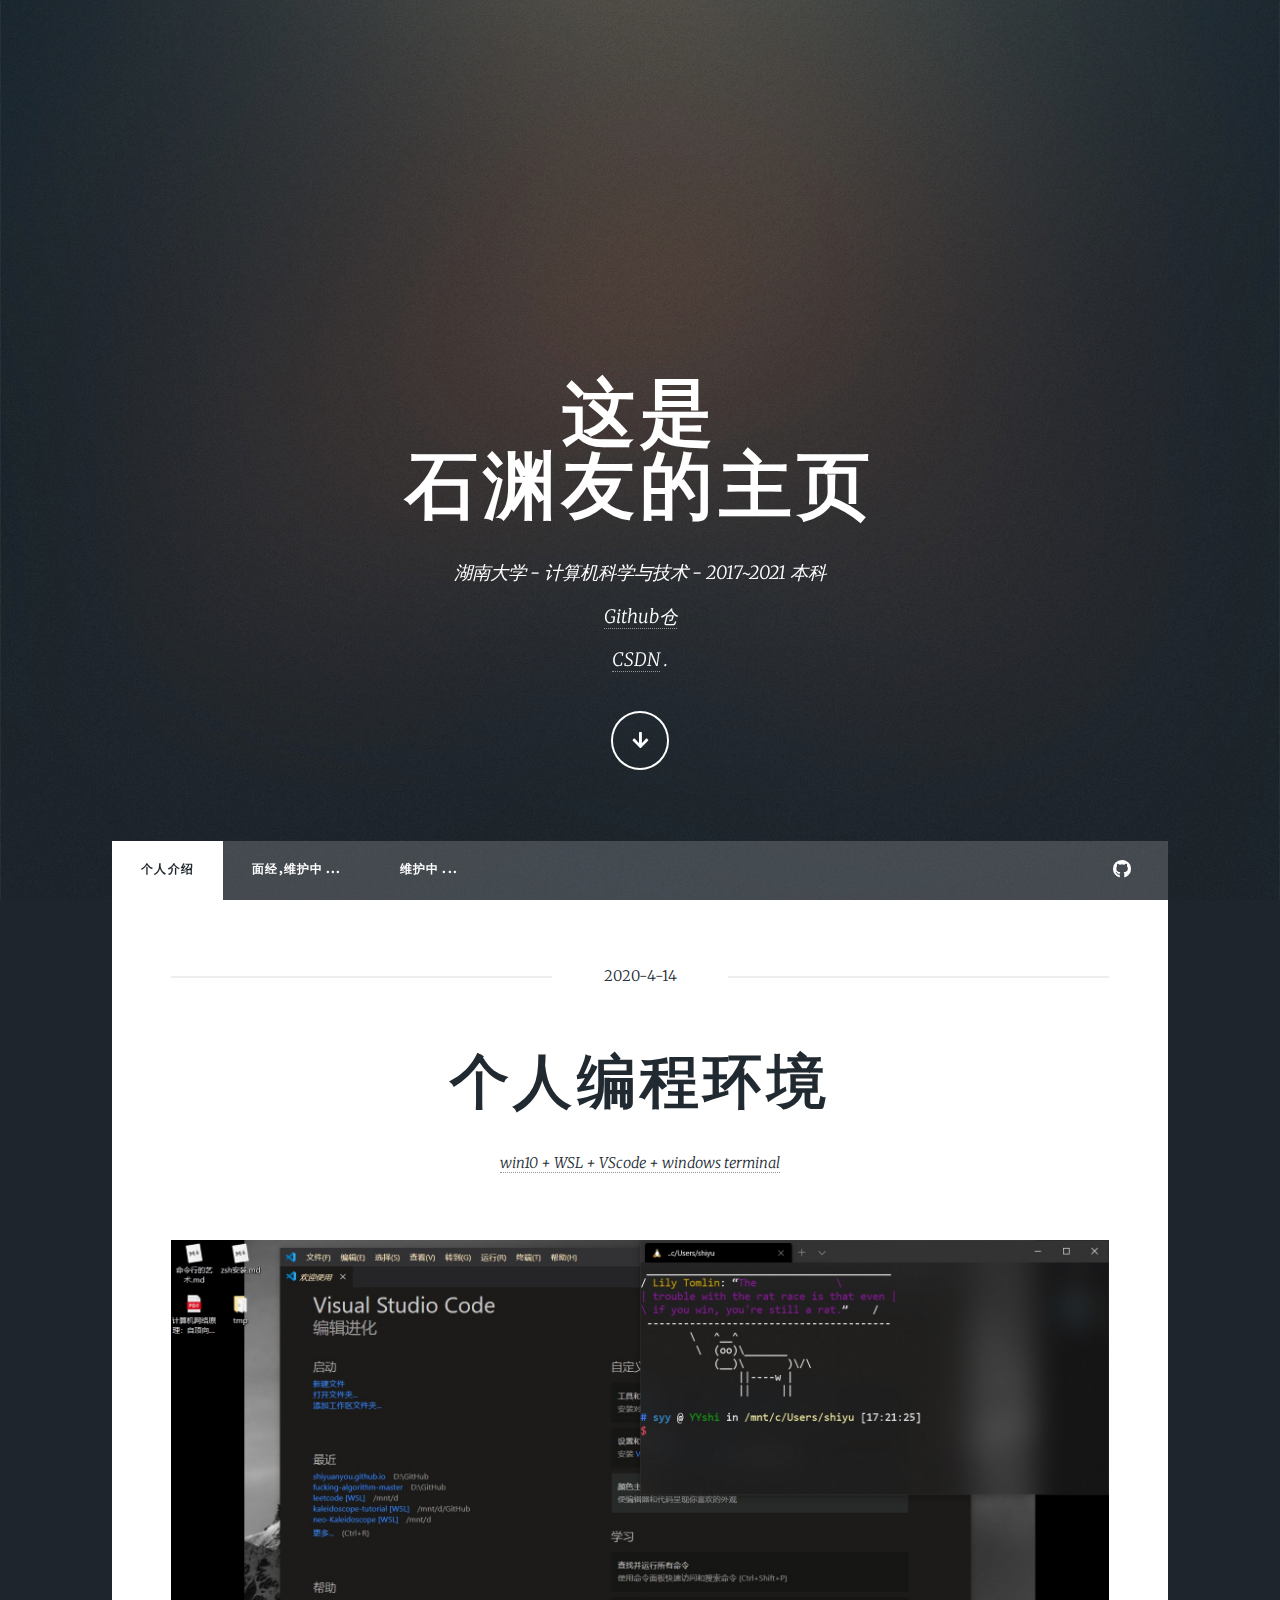
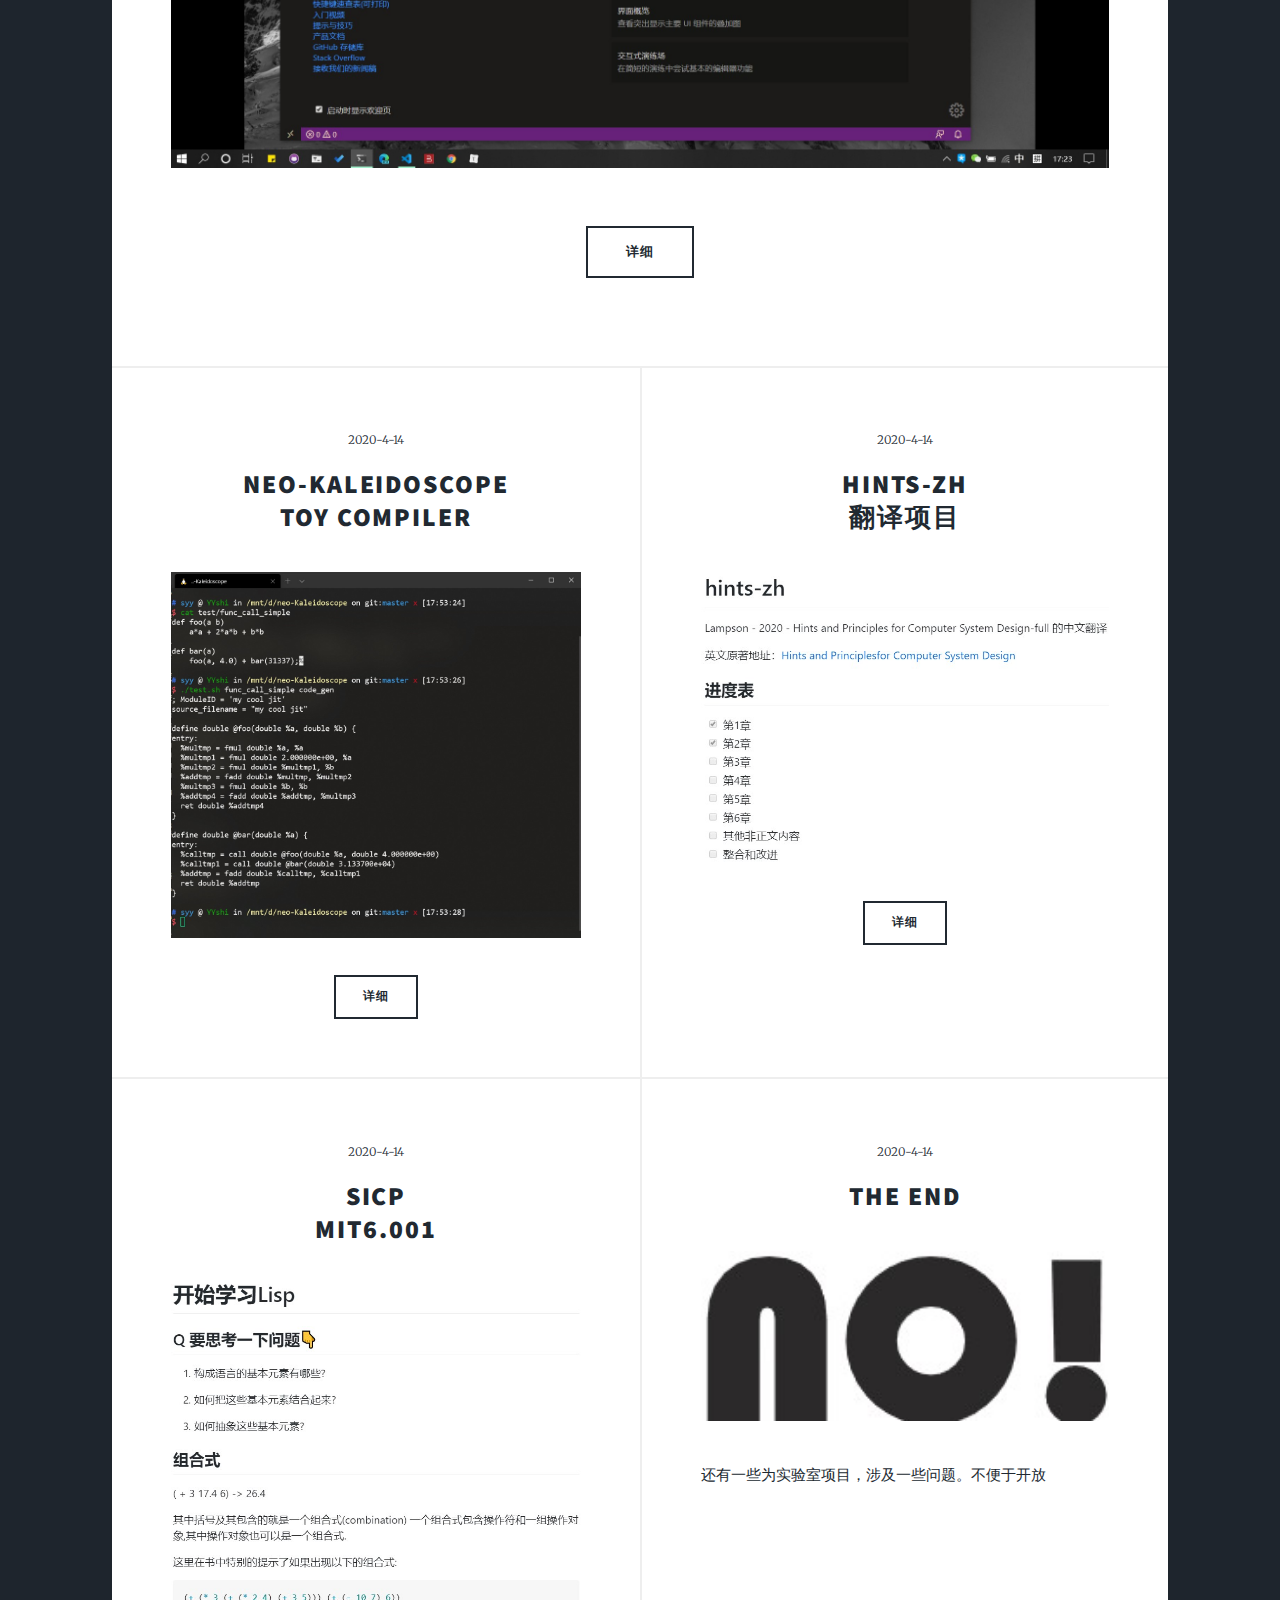
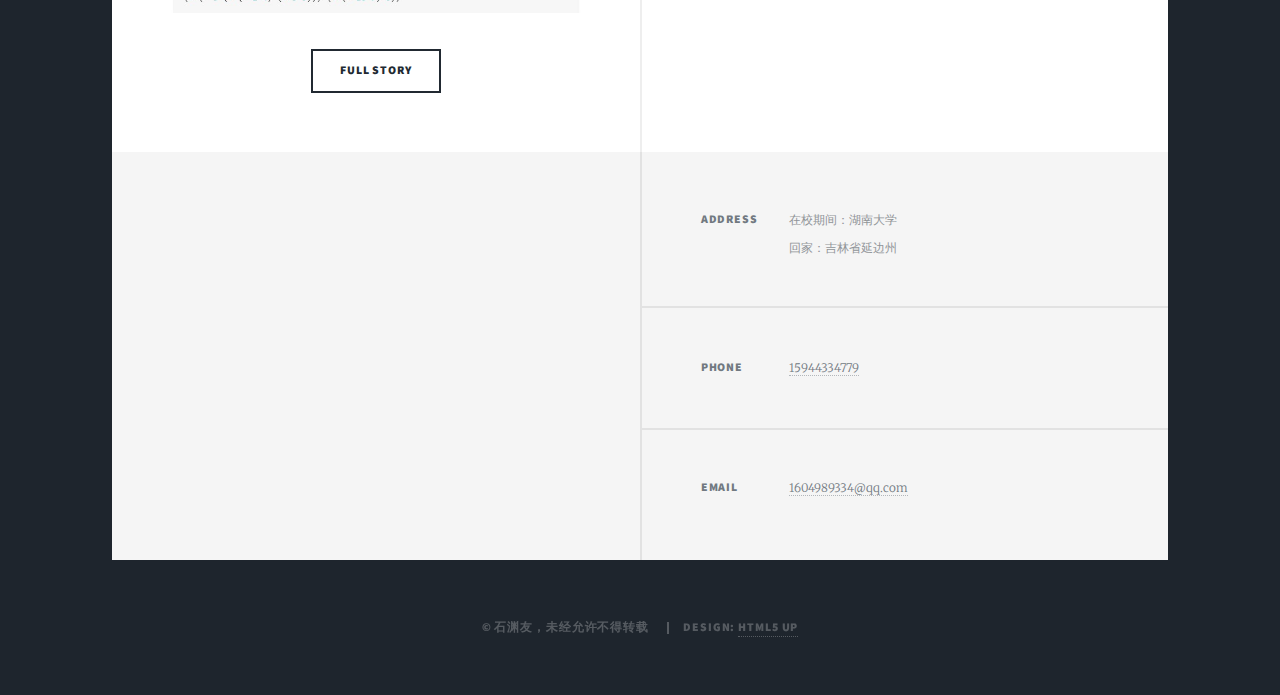
==== commit 7704988c: "添加最后声明" ====
--- a/index.html
+++ b/index.html
@@ -110,15 +110,11 @@
 				<article>
 					<header>
 						<span class="date">2020-4-14</span>
-						<h2><a href="#">Tempus sed<br />
-								nulla imperdiet</a></h2>
-					</header>
-					<a href="#" class="image fit"><img src="images/pic05.jpg" alt="" /></a>
-					<p>Donec eget ex magna. Interdum et malesuada fames ac ante ipsum primis in faucibus. Pellentesque
-						venenatis dolor imperdiet dolor mattis sagittis magna etiam.</p>
-					<ul class="actions special">
-						<li><a href="#" class="button">Full Story</a></li>
-					</ul>
+						<h2><a href="#">The End<br />
+								</a></h2>
+					</header>
+					<a href="#" class="image fit"><img src="images/no.jpg" height="55%" width="80%" alt="" /></a>
+					<p>还有一些为实验室项目，涉及一些问题。不便于开放</p>
 				</article>
 				<!--<article>
 									<header>
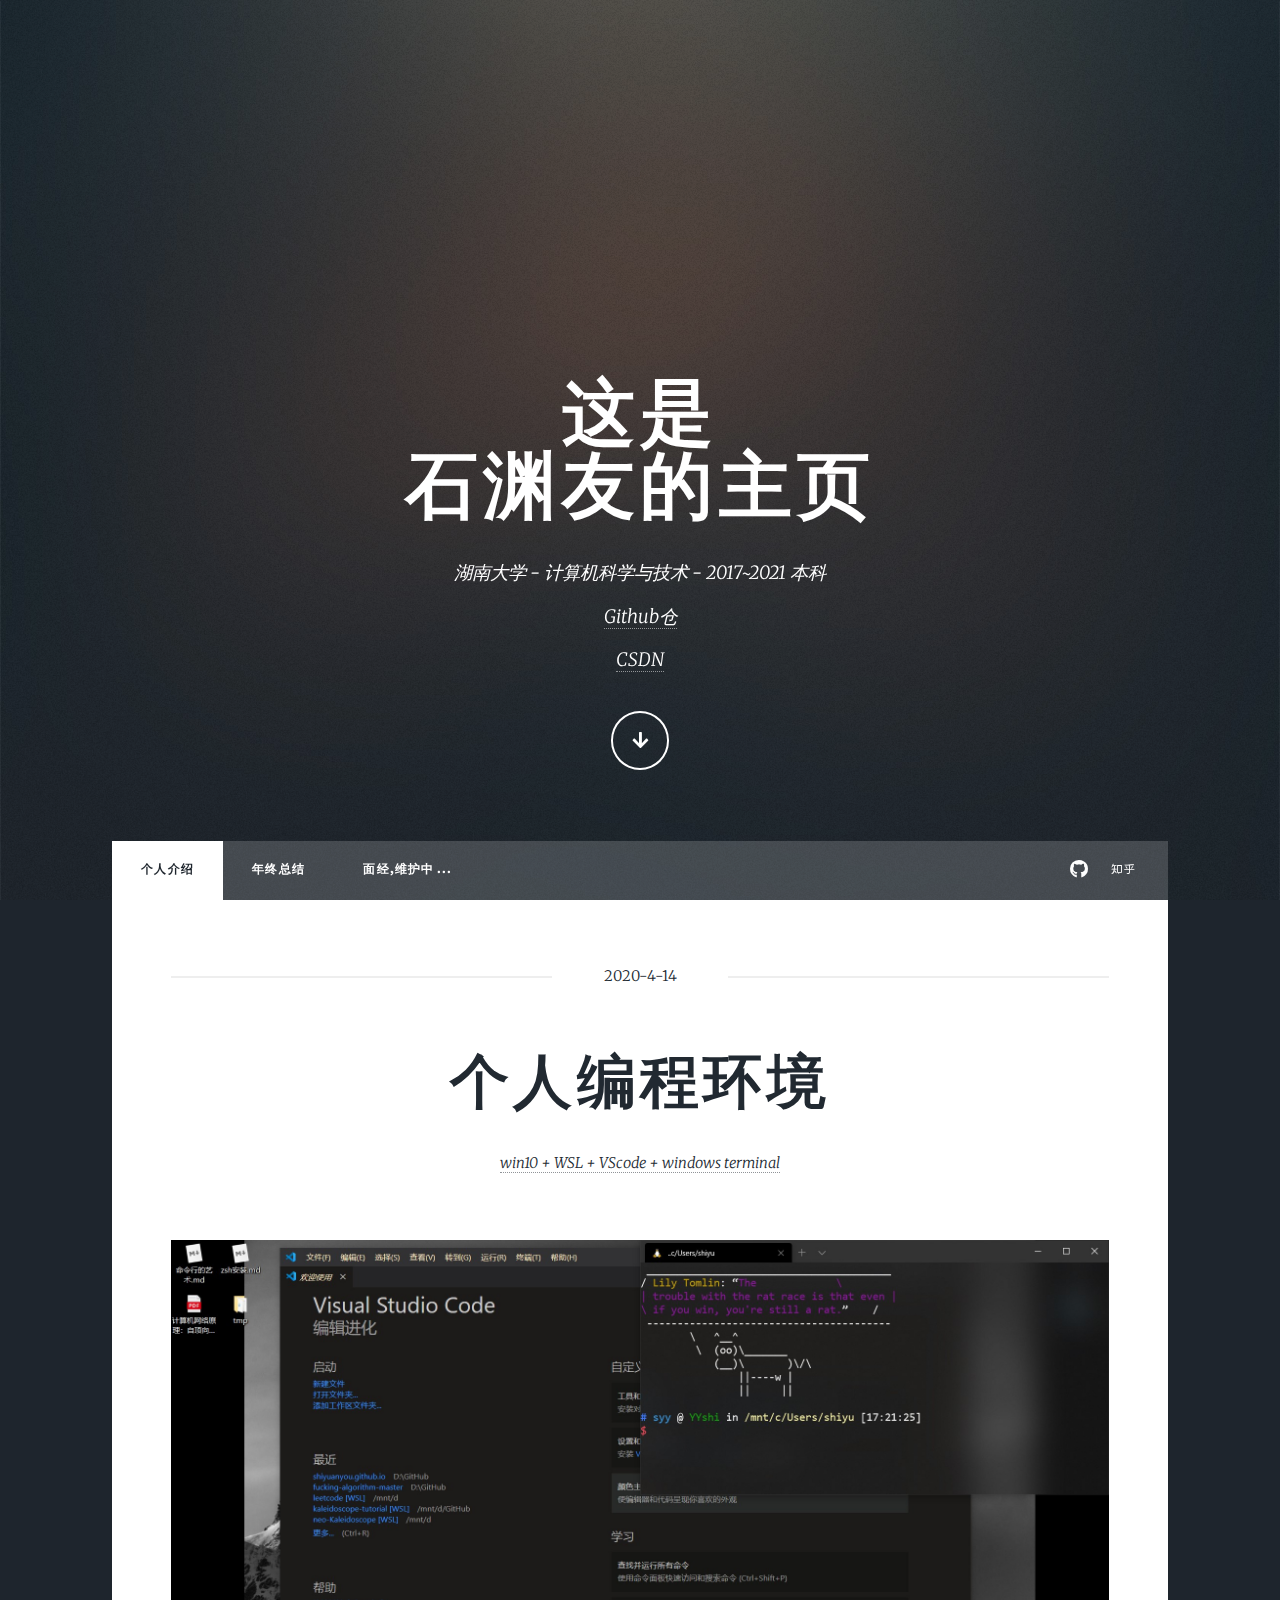
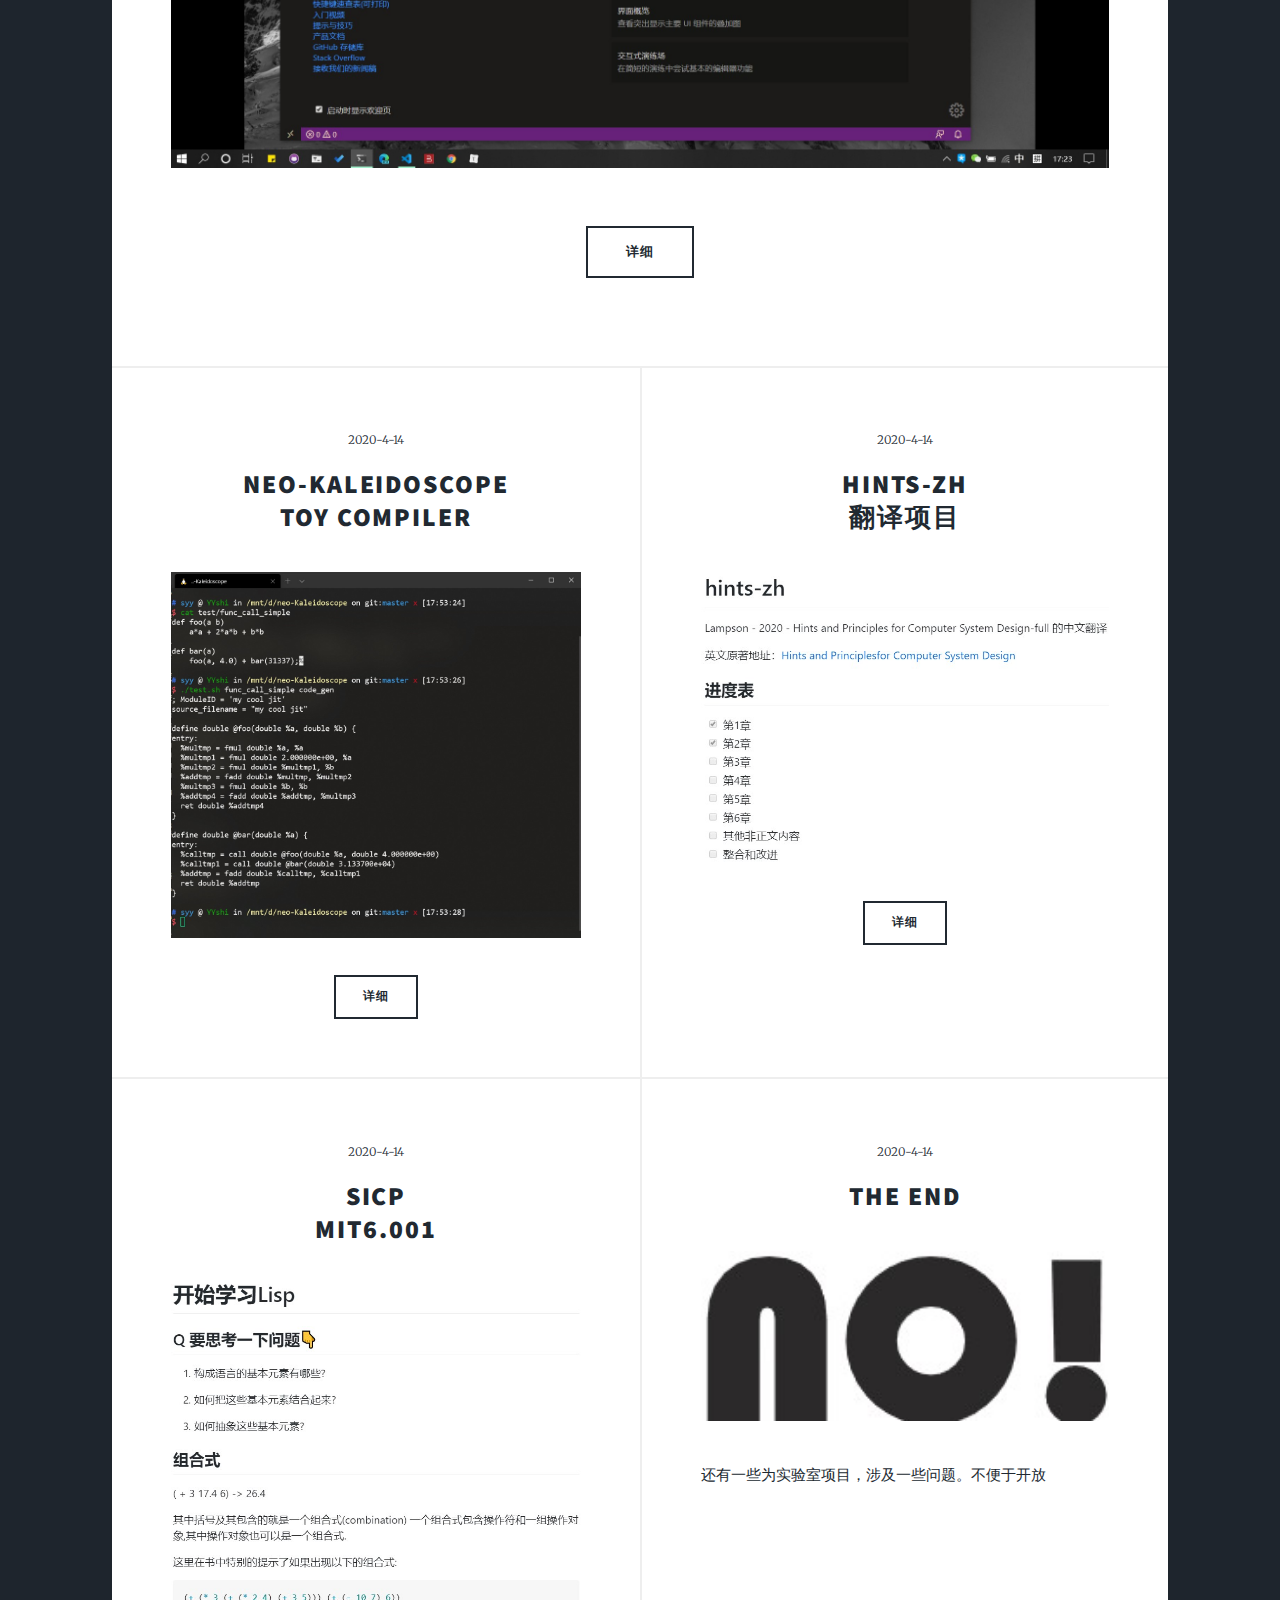
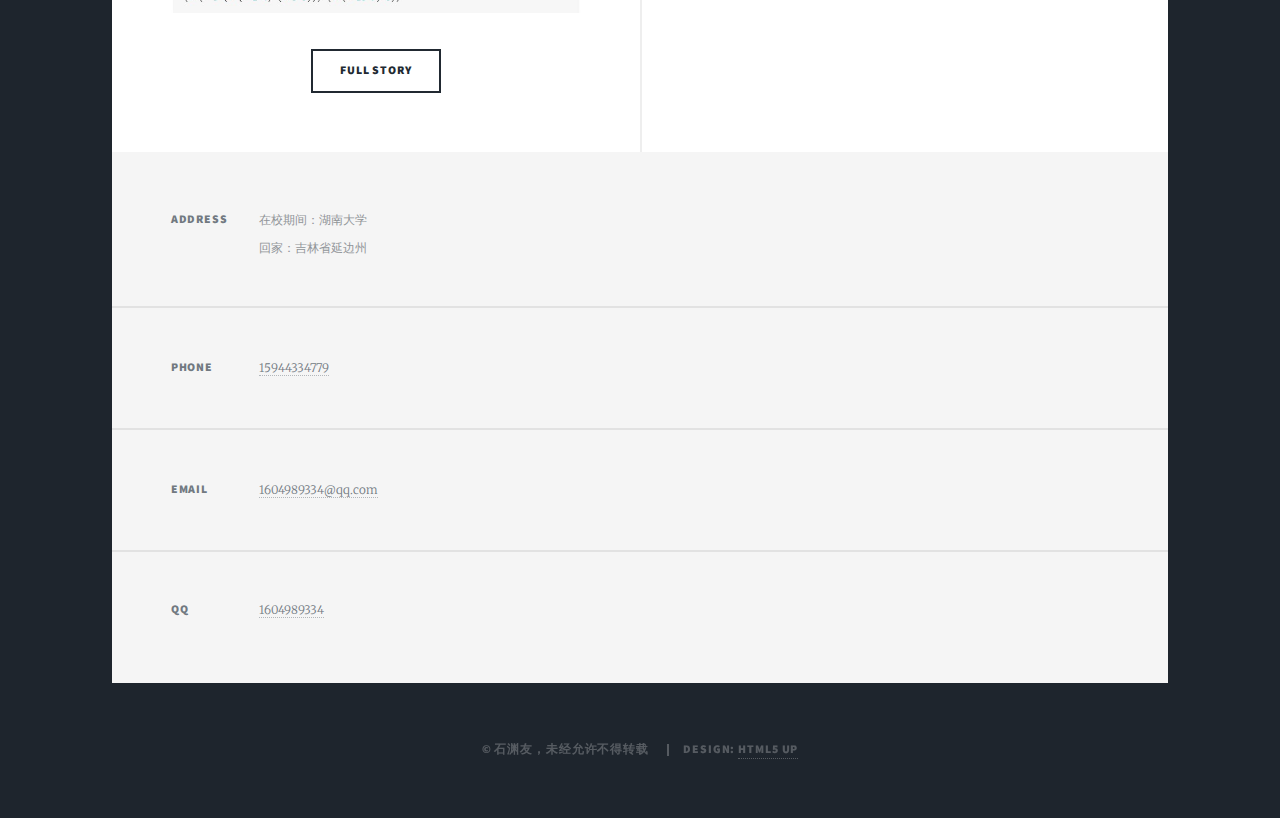
==== commit 7741d346: "添加年终总结" ====
--- a/index.html
+++ b/index.html
@@ -7,7 +7,7 @@
 <html>
 
 <head>
-	<title>Massively by HTML5 UP</title>
+	<title>Shi Yuanyou</title>
 	<meta charset="utf-8" />
 	<meta name="viewport" content="width=device-width, initial-scale=1, user-scalable=no" />
 	<link rel="stylesheet" href="assets/css/main.css" />
@@ -26,7 +26,7 @@
 				石渊友的主页</h1>
 			<p>湖南大学 - 计算机科学与技术 - 2017~2021 本科<br />
 				<a href="https://github.com/master2vic">Github仓</a><br />
-				<a href="https://blog.csdn.net/qq_40232851">CSDN</a> .</p>
+				<a href="https://blog.csdn.net/qq_40232851">CSDN</a></p>
 			<ul class="actions">
 				<li><a href="#header" class="button icon solid solo fa-arrow-down scrolly">Continue</a></li>
 			</ul>
@@ -41,11 +41,13 @@
 		<nav id="nav">
 			<ul class="links">
 				<li class="active"><a href="#">个人介绍</a></li>
+				<li><a href="./reports.html">年终总结</a></li>
 				<li><a href="#">面经,维护中 ... </a></li>
-				<li><a href="#">维护中 ... </a></li>
 			</ul>
 			<ul class="icons">
 				<li><a href="https://github.com/master2vic" class="icon brands fa-github"><span
+							class="label">GitHub</span></a></li>
+				<li><a href="https://www.zhihu.com/people/shi-yuan-you-95" class="icon brands fa-zhihu"><span
 							class="label">GitHub</span></a></li>
 			</ul>
 		</nav>
@@ -111,77 +113,17 @@
 					<header>
 						<span class="date">2020-4-14</span>
 						<h2><a href="#">The End<br />
-								</a></h2>
+							</a></h2>
 					</header>
 					<a href="#" class="image fit"><img src="images/no.jpg" height="55%" width="80%" alt="" /></a>
 					<p>还有一些为实验室项目，涉及一些问题。不便于开放</p>
 				</article>
-				<!--<article>
-									<header>
-										<span class="date">April 11, 2017</span>
-										<h2><a href="#">Odio magna<br />
-										sed consectetur</a></h2>
-									</header>
-									<a href="#" class="image fit"><img src="images/pic06.jpg" alt="" /></a>
-									<p>Donec eget ex magna. Interdum et malesuada fames ac ante ipsum primis in faucibus. Pellentesque venenatis dolor imperdiet dolor mattis sagittis magna etiam.</p>
-									<ul class="actions special">
-										<li><a href="#" class="button">Full Story</a></li>
-									</ul>
-								</article>
-								<article>
-									<header>
-										<span class="date">April 7, 2017</span>
-										<h2><a href="#">Augue lorem<br />
-										primis vestibulum</a></h2>
-									</header>
-									<a href="#" class="image fit"><img src="images/pic07.jpg" alt="" /></a>
-									<p>Donec eget ex magna. Interdum et malesuada fames ac ante ipsum primis in faucibus. Pellentesque venenatis dolor imperdiet dolor mattis sagittis magna etiam.</p>
-									<ul class="actions special">
-										<li><a href="#" class="button">Full Story</a></li>
-									</ul>
-								</article> -->
 			</section>
-			<!-- 
-						Footer
-							<footer>
-								<div class="pagination">
-									<a href="#" class="previous">Prev</a>
-									<a href="#" class="page active">1</a>
-									<a href="#" class="page">2</a>
-									<a href="#" class="page">3</a>
-									<span class="extra">&hellip;</span>
-									<a href="#" class="page">8</a>
-									<a href="#" class="page">9</a>
-									<a href="#" class="page">10</a>
-									<a href="#" class="next">Next</a>
-								</div>
-							</footer> -->
 
 		</div>
 
 		<!-- Footer -->
 		<footer id="footer">
-			<section>
-				<!-- <form method="post" action="#">
-								<div class="fields">
-									<div class="field">
-										<label for="name">Name</label>
-										<input type="text" name="name" id="name" />
-									</div>
-									<div class="field">
-										<label for="email">Email</label>
-										<input type="text" name="email" id="email" />
-									</div>
-									<div class="field">
-										<label for="message">Message</label>
-										<textarea name="message" id="message" rows="3"></textarea>
-									</div>
-								</div>
-								<ul class="actions">
-									<li><input type="submit" value="Send Message" /></li>
-								</ul>
-							</form> -->
-			</section>
 			<section class="split contact">
 				<section class="alt">
 					<h3>Address</h3>
@@ -196,6 +138,10 @@
 					<h3>Email</h3>
 					<p><a href="#">1604989334@qq.com</a></p>
 				</section>
+				<section>
+                    <h3>QQ</h3>
+                    <p><a href="#">1604989334</a></p>
+                </section>
 			</section>
 		</footer>
 
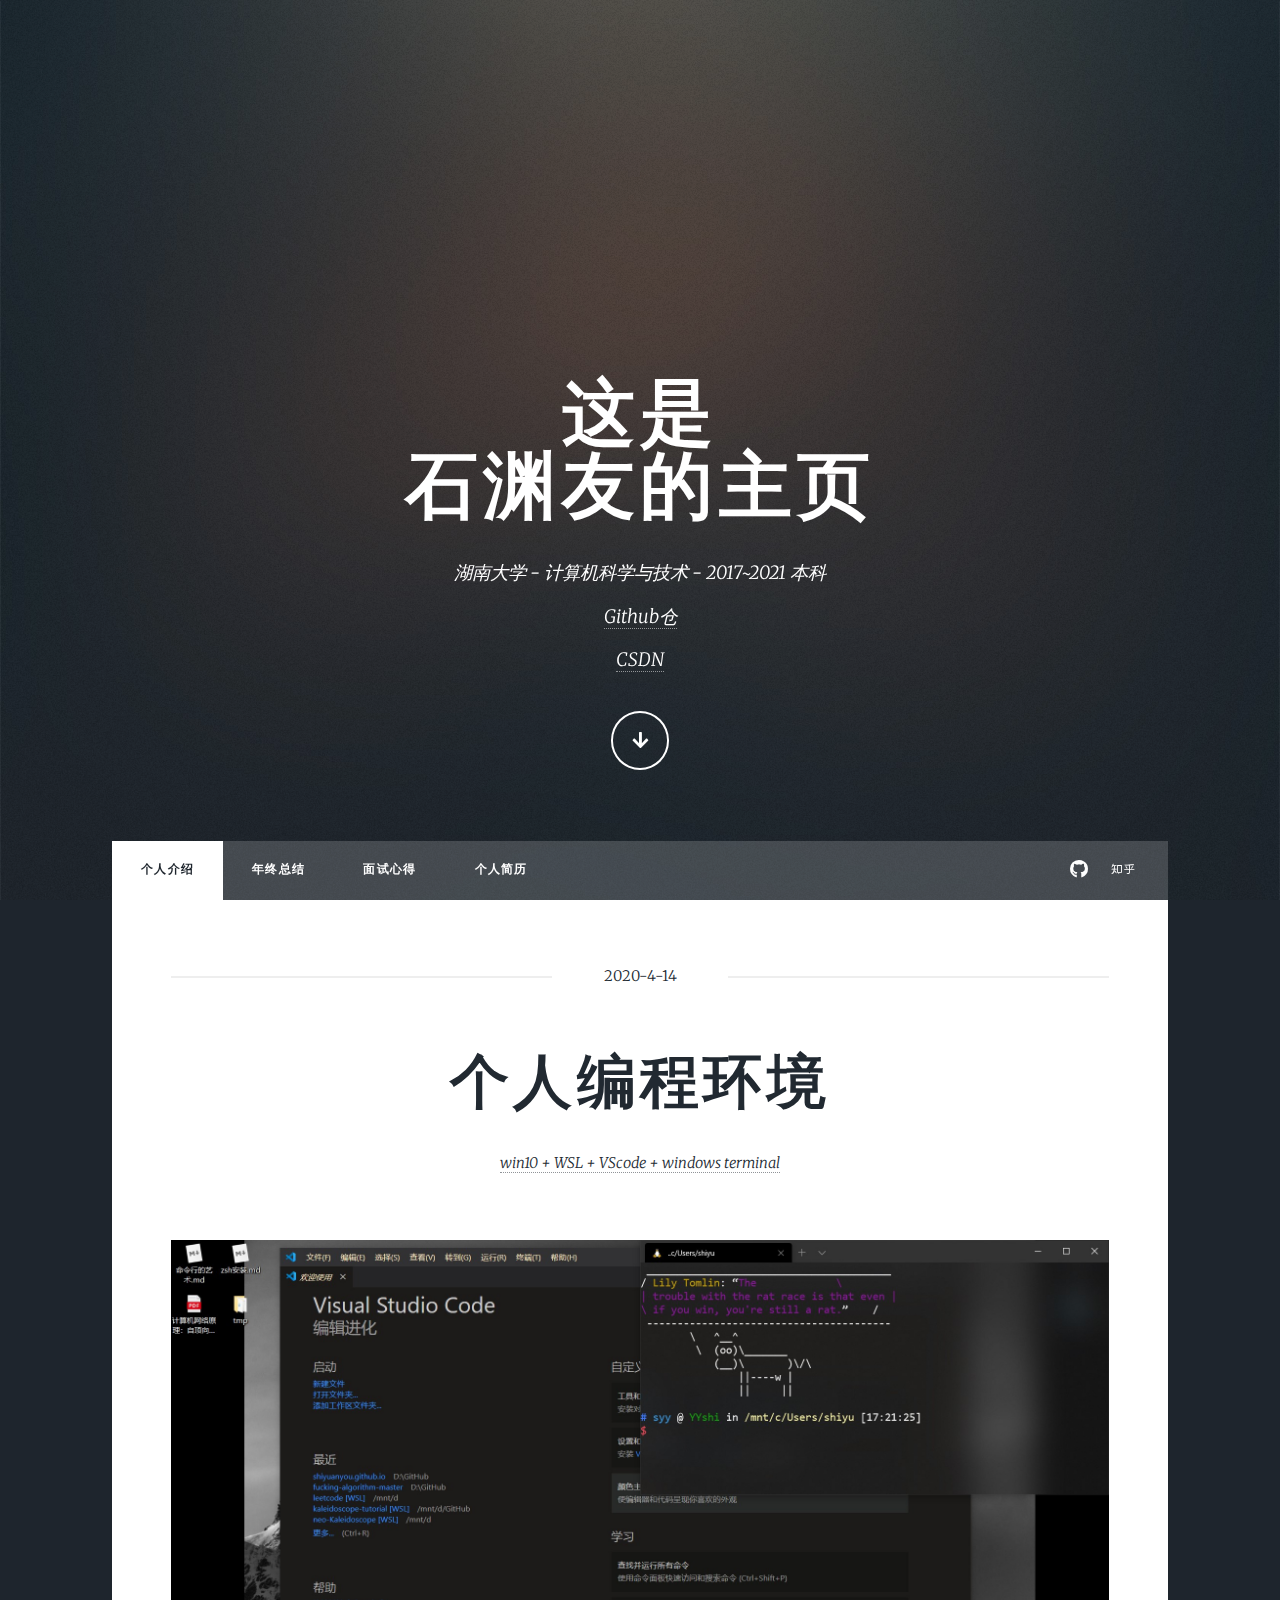
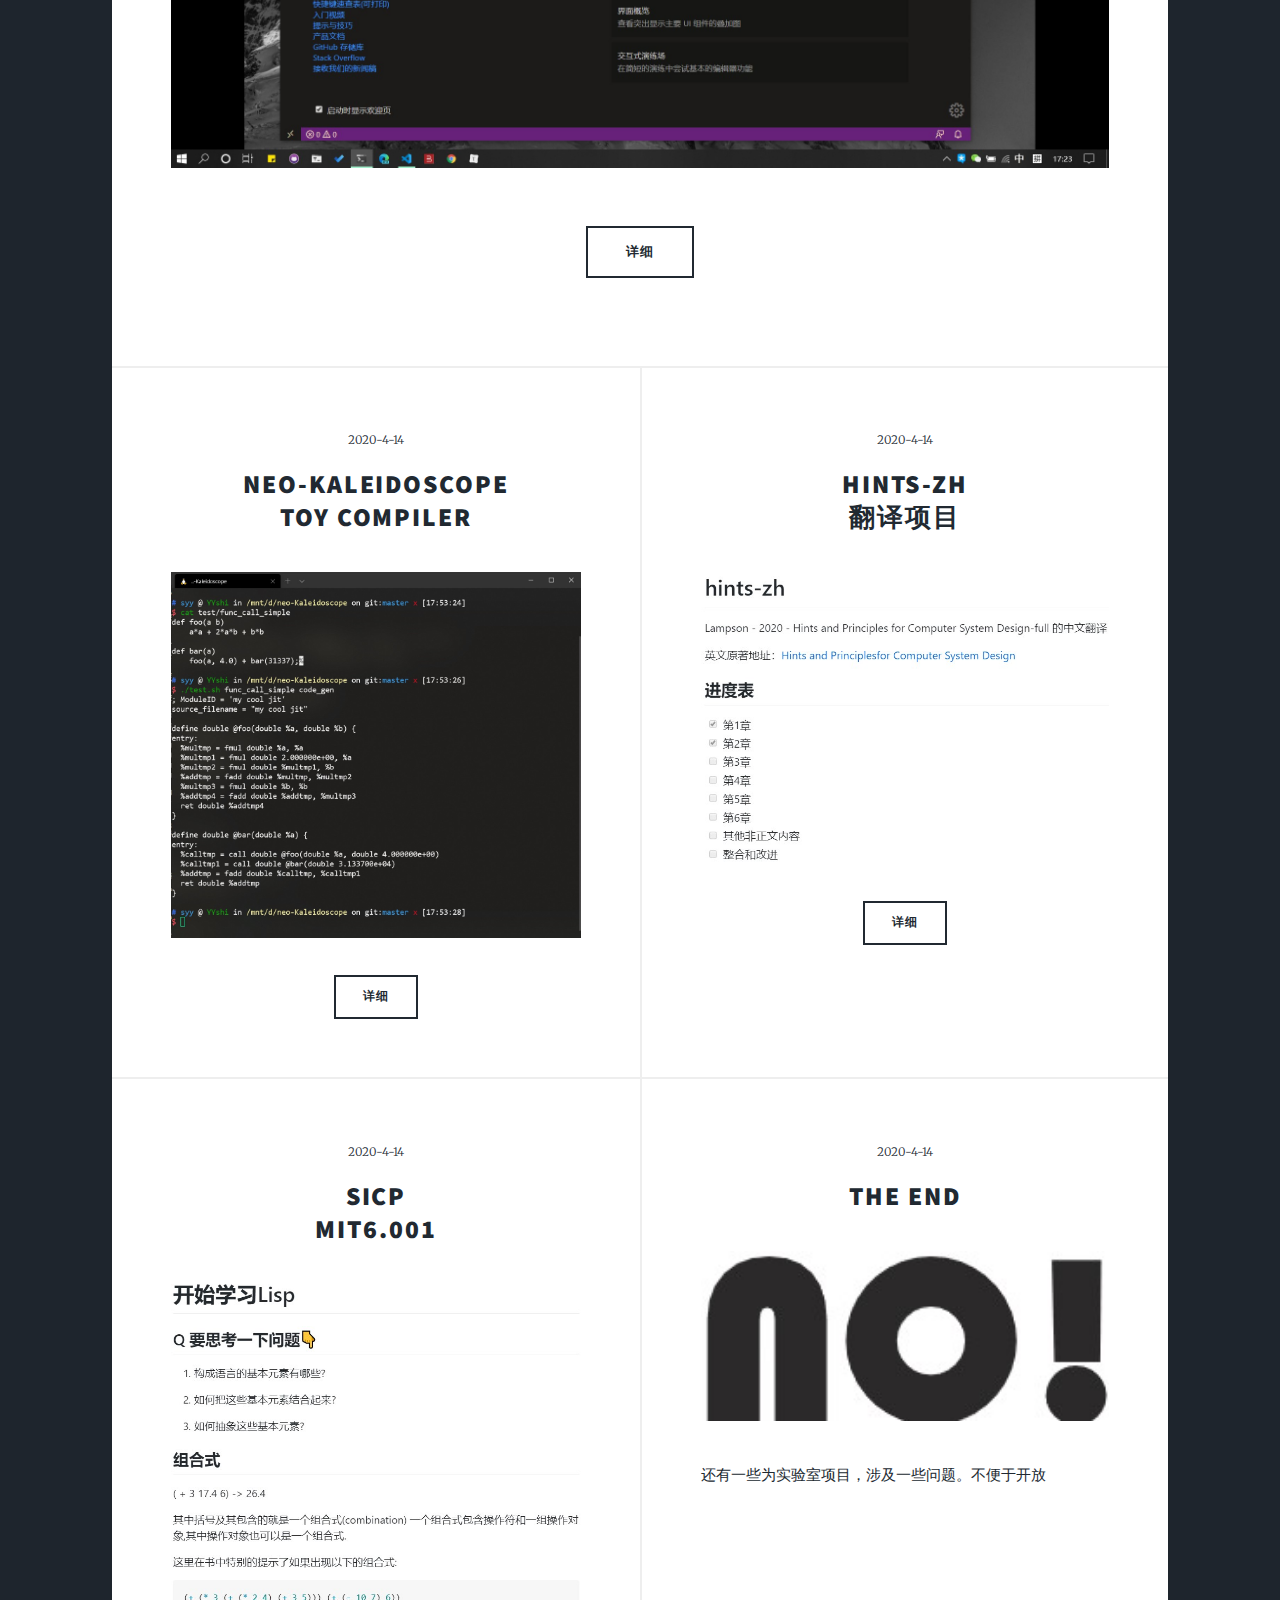
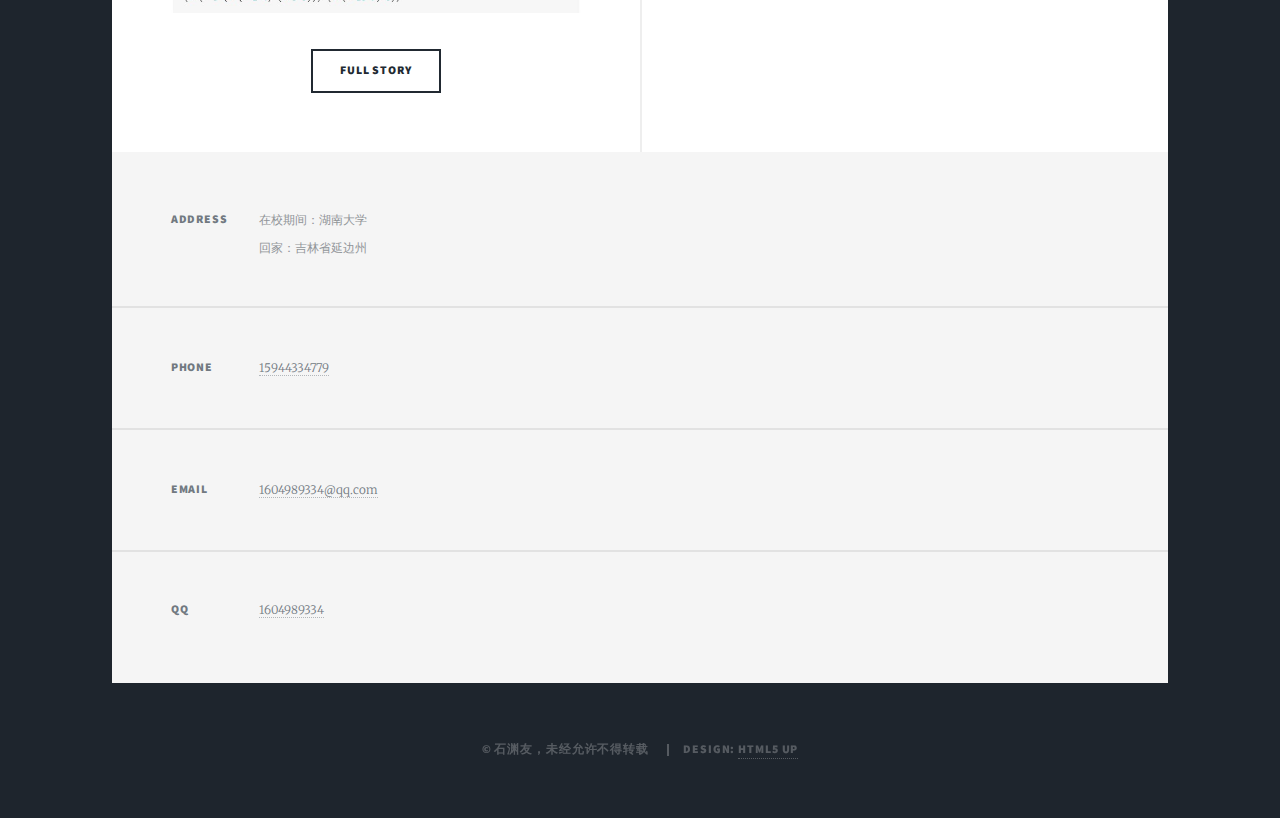
==== commit 64bd4f3a: "添加个人简历" ====
--- a/index.html
+++ b/index.html
@@ -42,7 +42,8 @@
 			<ul class="links">
 				<li class="active"><a href="#">个人介绍</a></li>
 				<li><a href="./reports.html">年终总结</a></li>
-				<li><a href="#">面经,维护中 ... </a></li>
+				<li><a href="./interview.html">面试心得</a></li>
+				<li><a href="./resume.html">个人简历</a></li>
 			</ul>
 			<ul class="icons">
 				<li><a href="https://github.com/master2vic" class="icon brands fa-github"><span
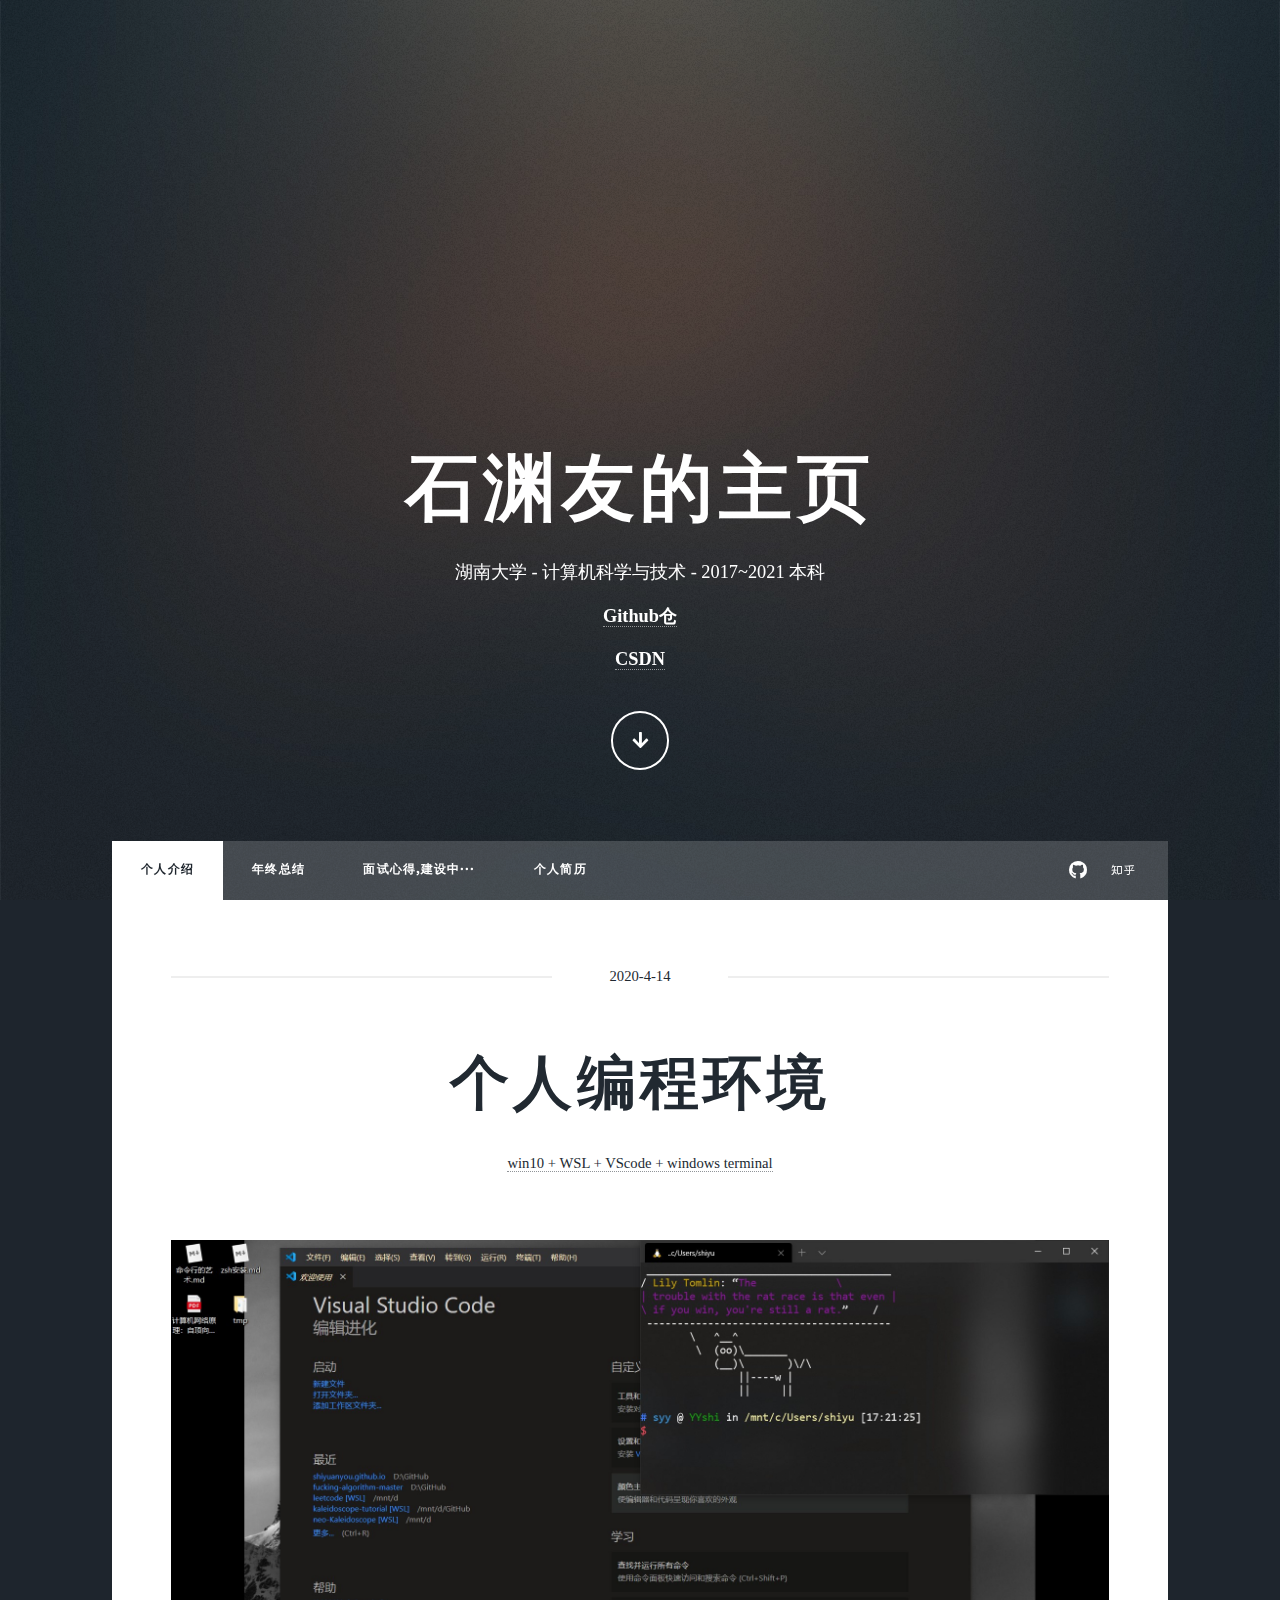
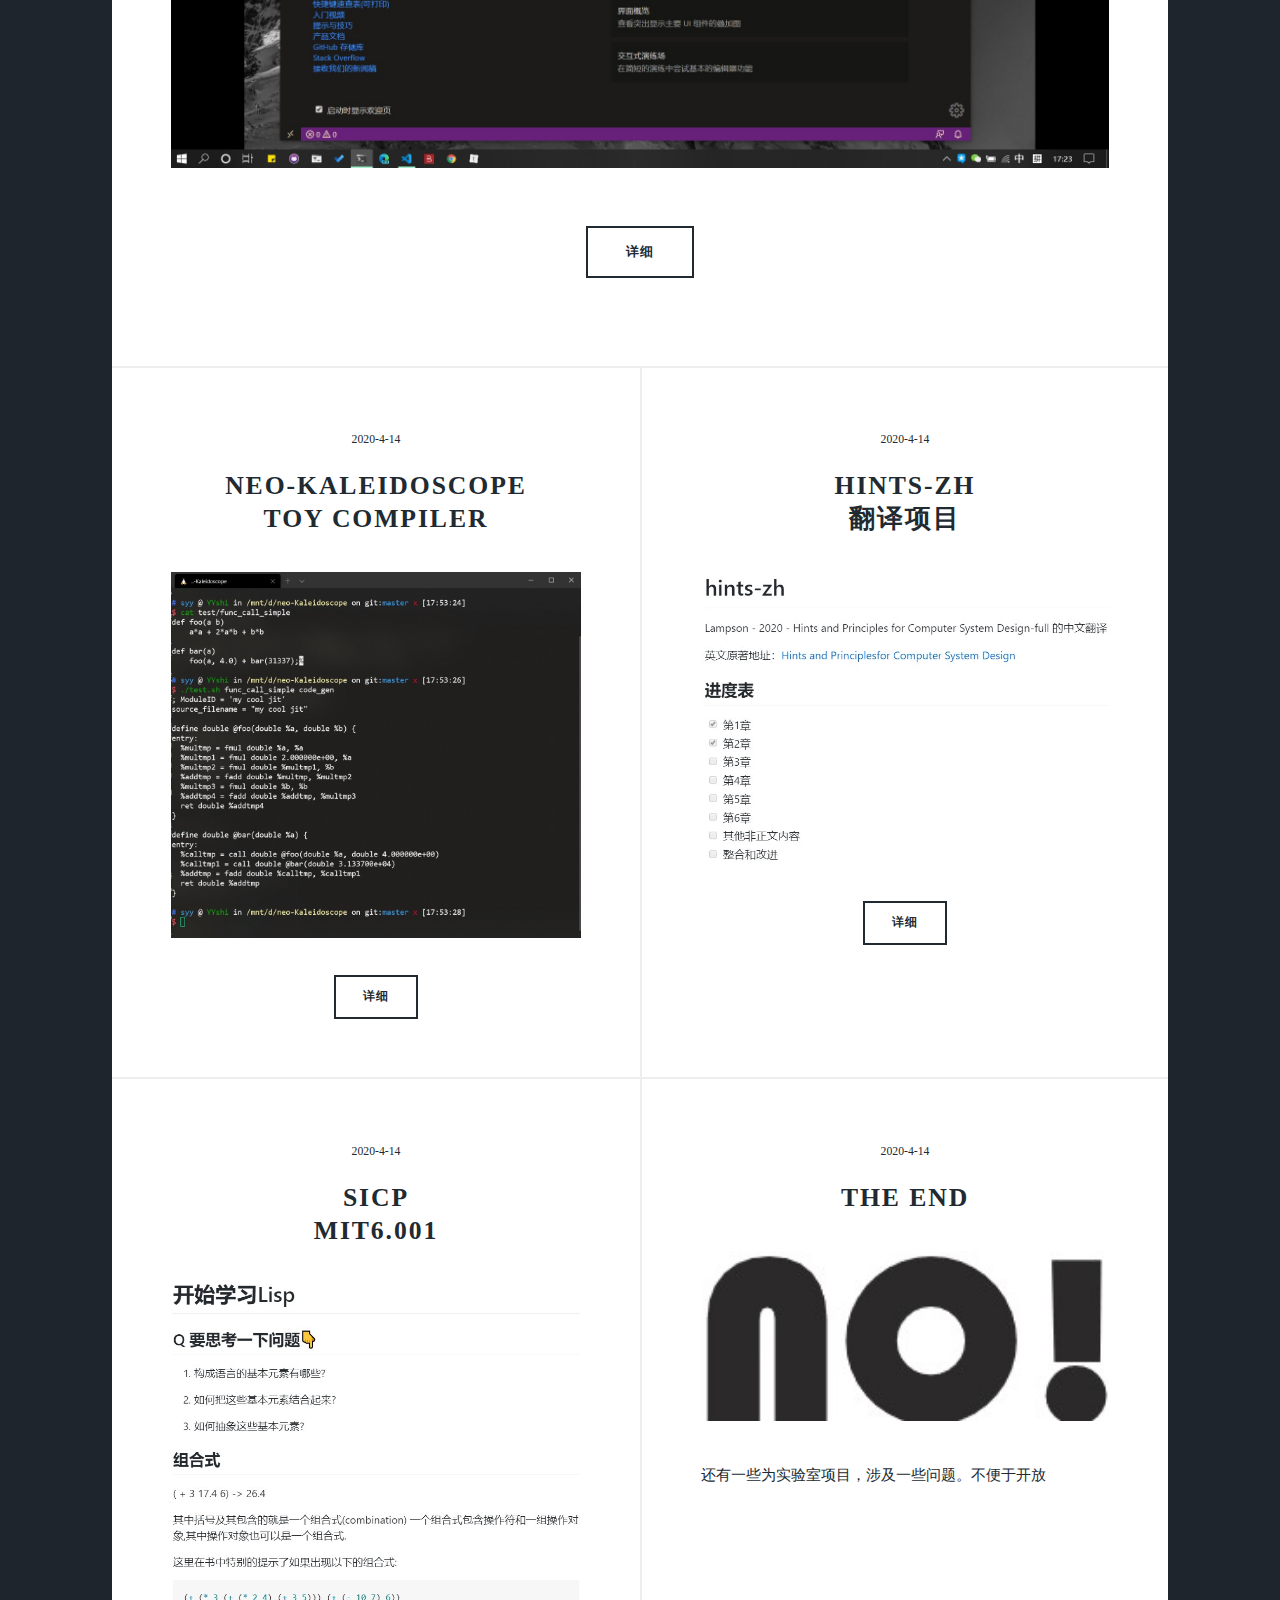
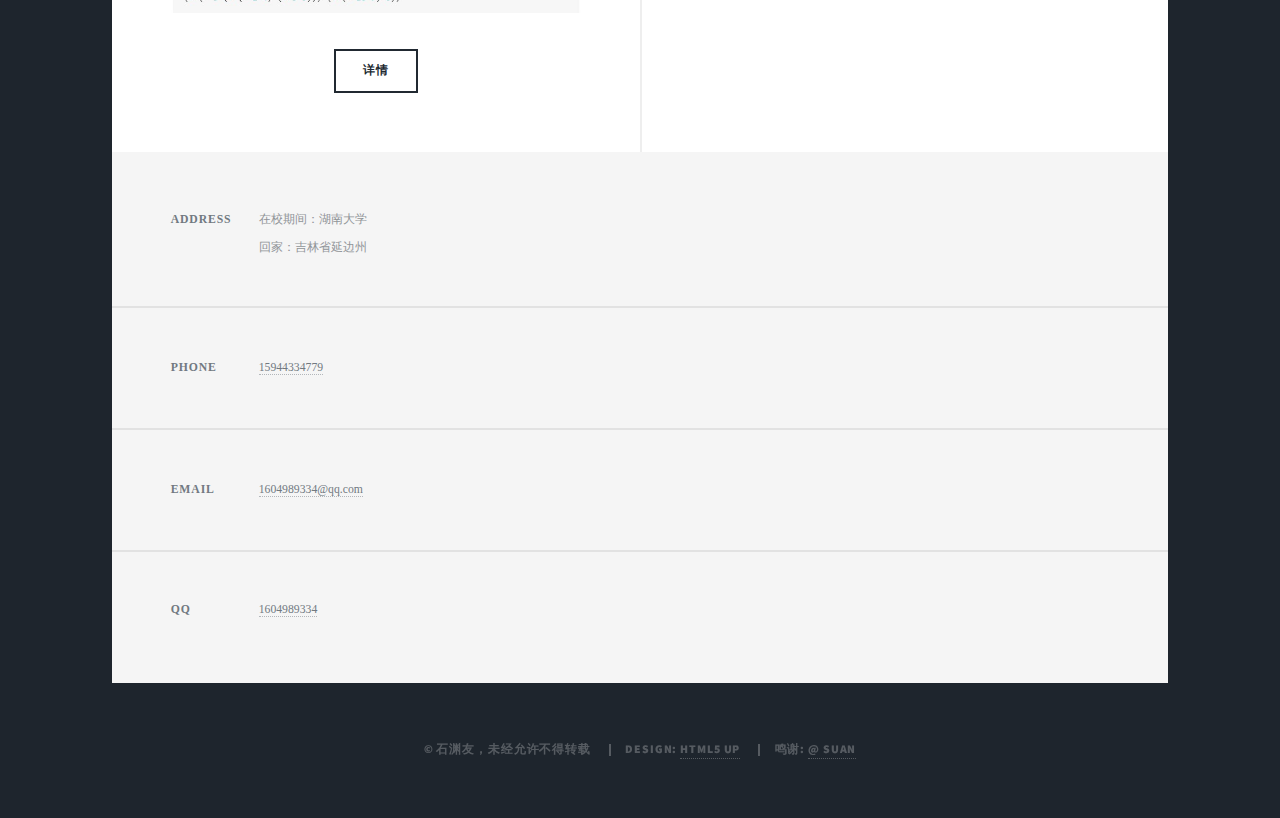
==== commit 694ca91d: "fix link bug" ====
--- a/index.html
+++ b/index.html
@@ -22,11 +22,10 @@
 
 		<!-- Intro -->
 		<div id="intro">
-			<h1>这是<br />
-				石渊友的主页</h1>
+			<h1>石渊友的主页</h1>
 			<p>湖南大学 - 计算机科学与技术 - 2017~2021 本科<br />
-				<a href="https://github.com/master2vic">Github仓</a><br />
-				<a href="https://blog.csdn.net/qq_40232851">CSDN</a></p>
+				<a href="https://github.com/master2vic"><b>Github仓</b></a><br />
+				<a href="https://blog.csdn.net/qq_40232851"><b>CSDN</b></a></p>
 			<ul class="actions">
 				<li><a href="#header" class="button icon solid solo fa-arrow-down scrolly">Continue</a></li>
 			</ul>
@@ -42,7 +41,7 @@
 			<ul class="links">
 				<li class="active"><a href="#">个人介绍</a></li>
 				<li><a href="./reports.html">年终总结</a></li>
-				<li><a href="./interview.html">面试心得</a></li>
+				<li><a href="./interview.html">面试心得,建设中···</a></li>
 				<li><a href="./resume.html">个人简历</a></li>
 			</ul>
 			<ul class="icons">
@@ -66,7 +65,7 @@
 				<a href="#personal_env" class="image main"><img src="images/personal_env.jpg" height="45%" width="80%"
 						alt="" /></a>
 				<ul class="actions special">
-					<li><a href="#" class="button large">详细</a></li>
+					<li><a href="https://github.com/shiyuanyou/My_work_env" class="button large">详细</a></li>
 				</ul>
 			</article>
 
@@ -82,7 +81,7 @@
 					<a href="#neo" class="image fit"><img src="images/neo-kaleidoscope.jpg" height="55%" width="80%"
 							alt="" /></a>
 					<ul class="actions special">
-						<li><a href="https://github.com/shiyuanyou/My_work_env" class="button">详细</a></li>
+						<li><a href="https://github.com/master2vic/neo-Kaleidoscope" class="button">详细</a></li>
 					</ul>
 				</article>
 				<!-- 2 翻译 -->
@@ -106,7 +105,7 @@
 					</header>
 					<a href="#sicp" class="image fit"><img src="images/Sicp.jpg" alt="" /></a>
 					<ul class="actions special">
-						<li><a href="#" class="button">Full Story</a></li>
+						<li><a href="https://github.com/master2vic/SICP" class="button">详情</a></li>
 					</ul>
 				</article>
 				<!-- END tip -->
@@ -151,6 +150,7 @@
 			<ul>
 				<li>&copy; 石渊友，未经允许不得转载</li>
 				<li>Design: <a href="https://html5up.net">HTML5 UP</a></li>
+				<li name="#ack">鸣谢: <a href="#ack">@ Suan</a></li>
 			</ul>
 		</div>
 
--- a/assets/css/main.css
+++ b/assets/css/main.css
@@ -1,10 +1,10 @@
 @import url(fontawesome-all.min.css);
 @import url("https://fonts.googleapis.com/css?family=Merriweather:300,700,300italic,700italic|Source+Sans+Pro:900");
 
-/*
-	Massively by HTML5 UP
-	html5up.net | @ajlkn
-	Free for personal and commercial use under the CCA 3.0 license (html5up.net/license)
+/*
+	Massively by HTML5 UP
+	html5up.net | @ajlkn
+	Free for personal and commercial use under the CCA 3.0 license (html5up.net/license)
 */
 
 html, body, div, span, applet, object,
@@ -148,7 +148,7 @@
 	}
 
 	body, input, select, textarea {
-		font-family: "Merriweather", Georgia, serif;
+		font-family: "Microsoft YaHei",微软雅黑;
 		font-weight: 300;
 		font-size: 1rem;
 		line-height: 2.375;
@@ -181,7 +181,7 @@
 	}
 
 	h1, h2, h3, h4, h5, h6 {
-		font-family: "Source Sans Pro", Helvetica, sans-serif;
+		font-family: "Microsoft YaHei",微软雅黑;
 		font-weight: 900;
 		line-height: 1.5;
 		letter-spacing: 0.075em;
@@ -245,7 +245,7 @@
 
 	code {
 		border: solid 2px;
-		font-family: "Courier New", monospace;
+		font-family: "Microsoft YaHei",微软雅黑;
 		font-size: 0.9rem;
 		margin: 0 0.25rem;
 		padding: 0.25rem 0.65rem;
@@ -253,7 +253,7 @@
 
 	pre {
 		-webkit-overflow-scrolling: touch;
-		font-family: "Courier New", monospace;
+		font-family: "Microsoft YaHei",微软雅黑;
 		font-size: 0.9rem;
 		margin: 0 0 2rem 0;
 	}
@@ -2920,7 +2920,7 @@
 		}
 
 		header > p {
-			font-style: italic;
+			font-style: normal;
 		}
 
 		header > h1 + p {
@@ -3392,7 +3392,7 @@
 
 		#intro p {
 			font-size: 1.25rem;
-			font-style: italic;
+			font-style: normal;
 			margin-top: -0.25rem;
 			text-align: center;
 		}
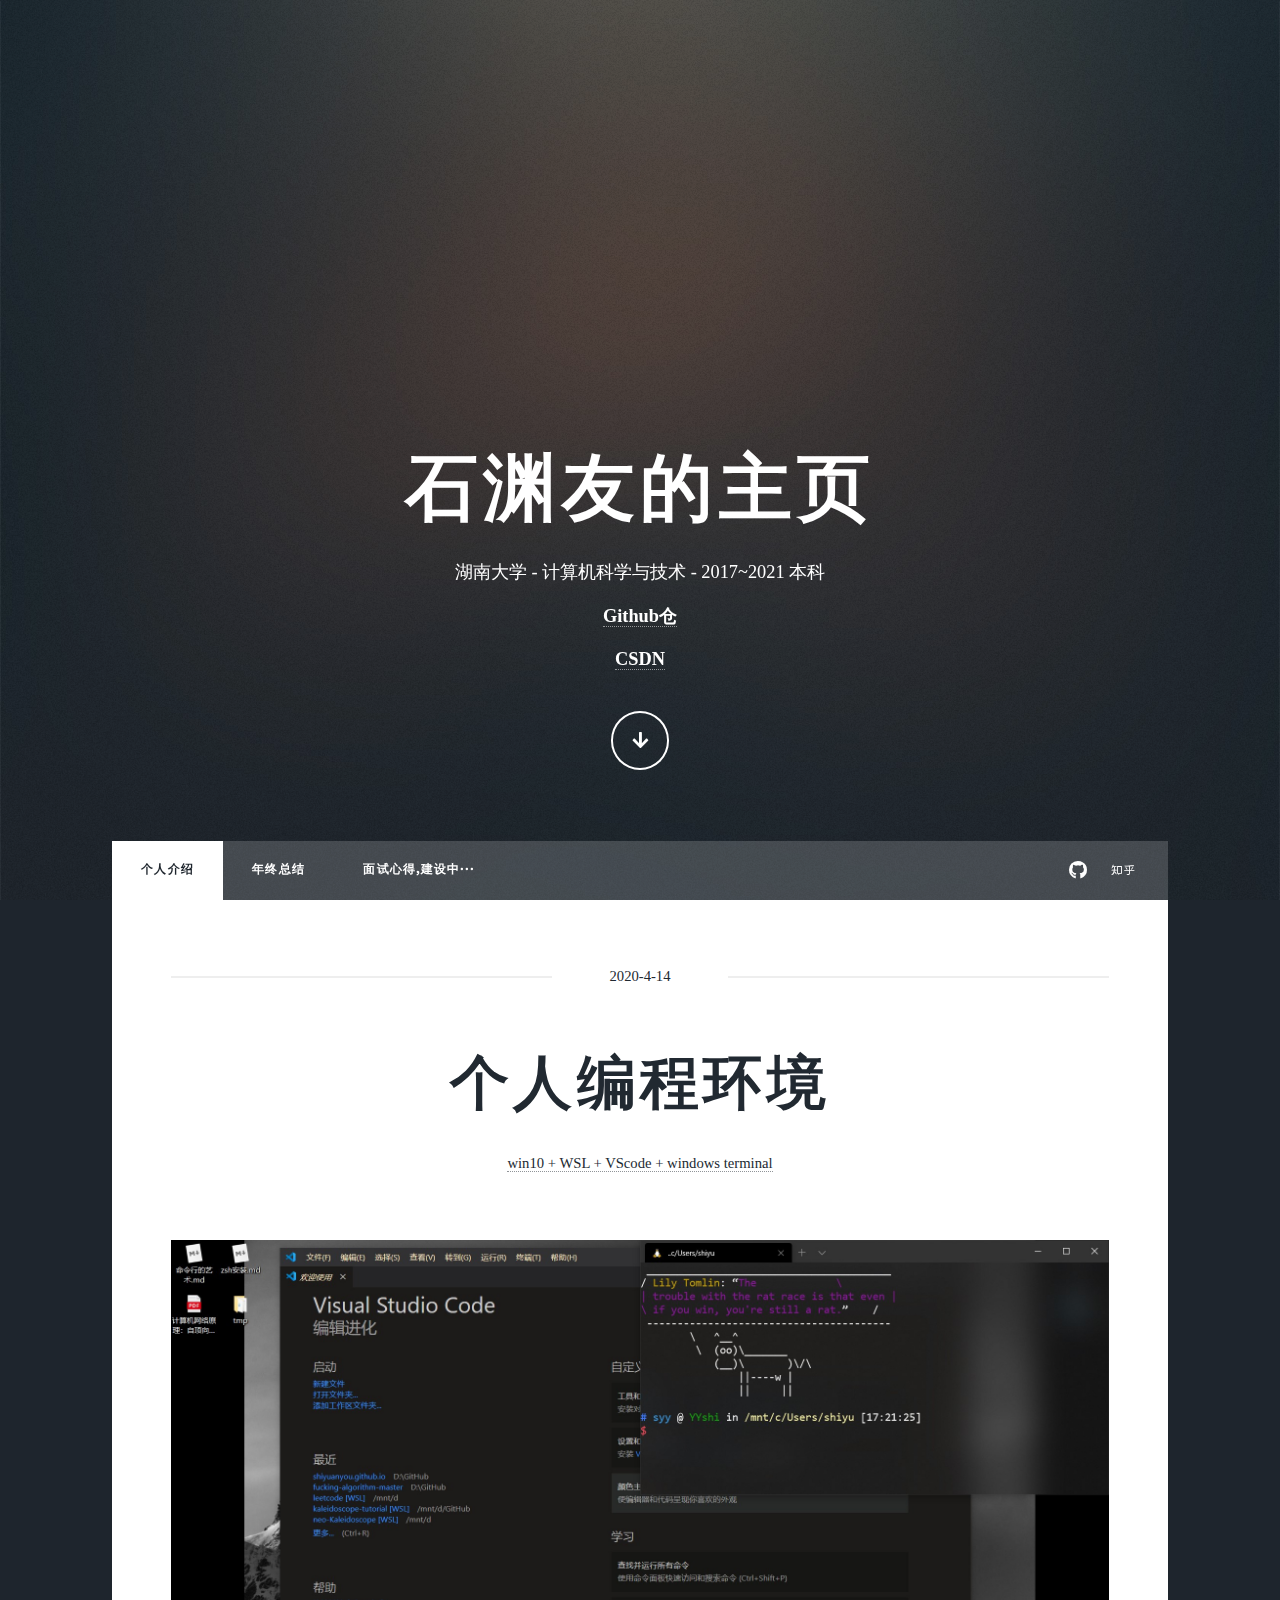
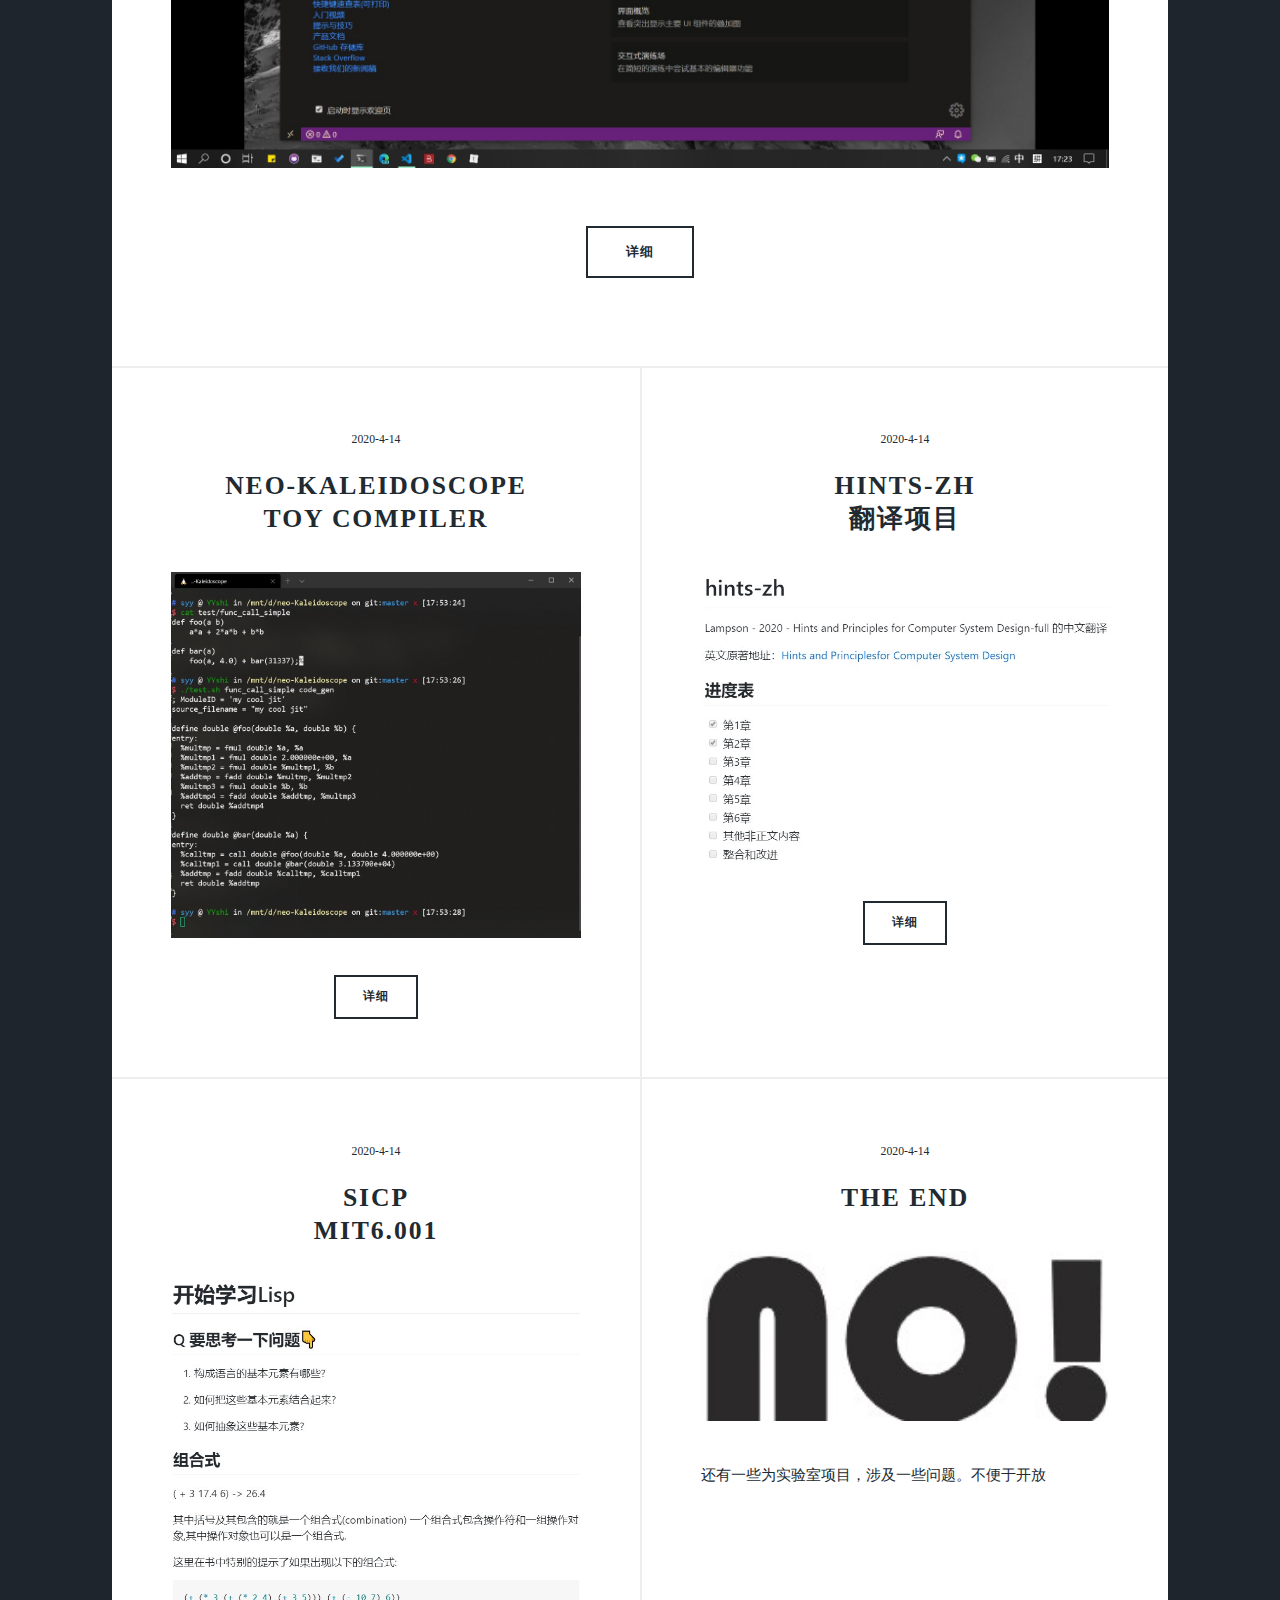
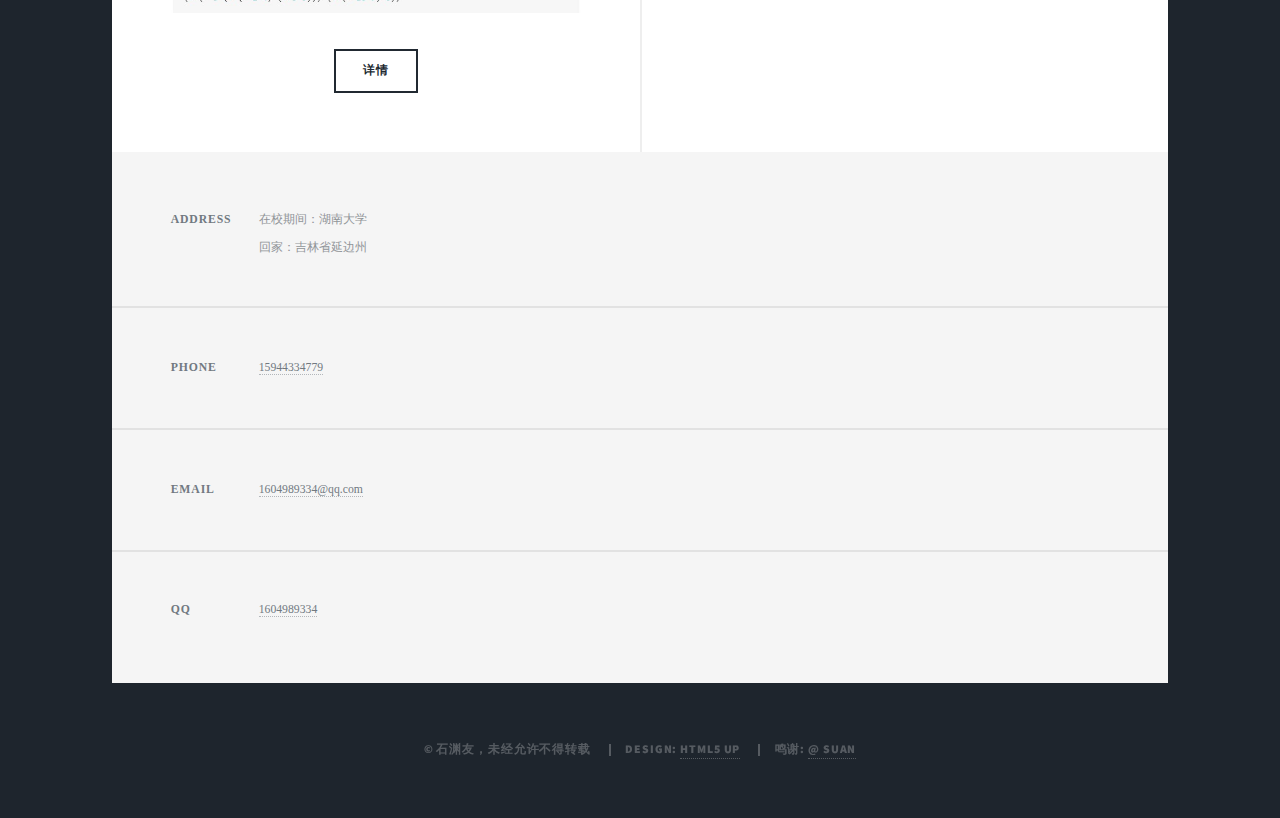
==== commit 5e4facf3: "rm resume.html, set block of interview" ====
--- a/index.html
+++ b/index.html
@@ -41,8 +41,7 @@
 			<ul class="links">
 				<li class="active"><a href="#">个人介绍</a></li>
 				<li><a href="./reports.html">年终总结</a></li>
-				<li><a href="./interview.html">面试心得,建设中···</a></li>
-				<li><a href="./resume.html">个人简历</a></li>
+				<li><a href="#">面试心得,建设中···</a></li>
 			</ul>
 			<ul class="icons">
 				<li><a href="https://github.com/master2vic" class="icon brands fa-github"><span
